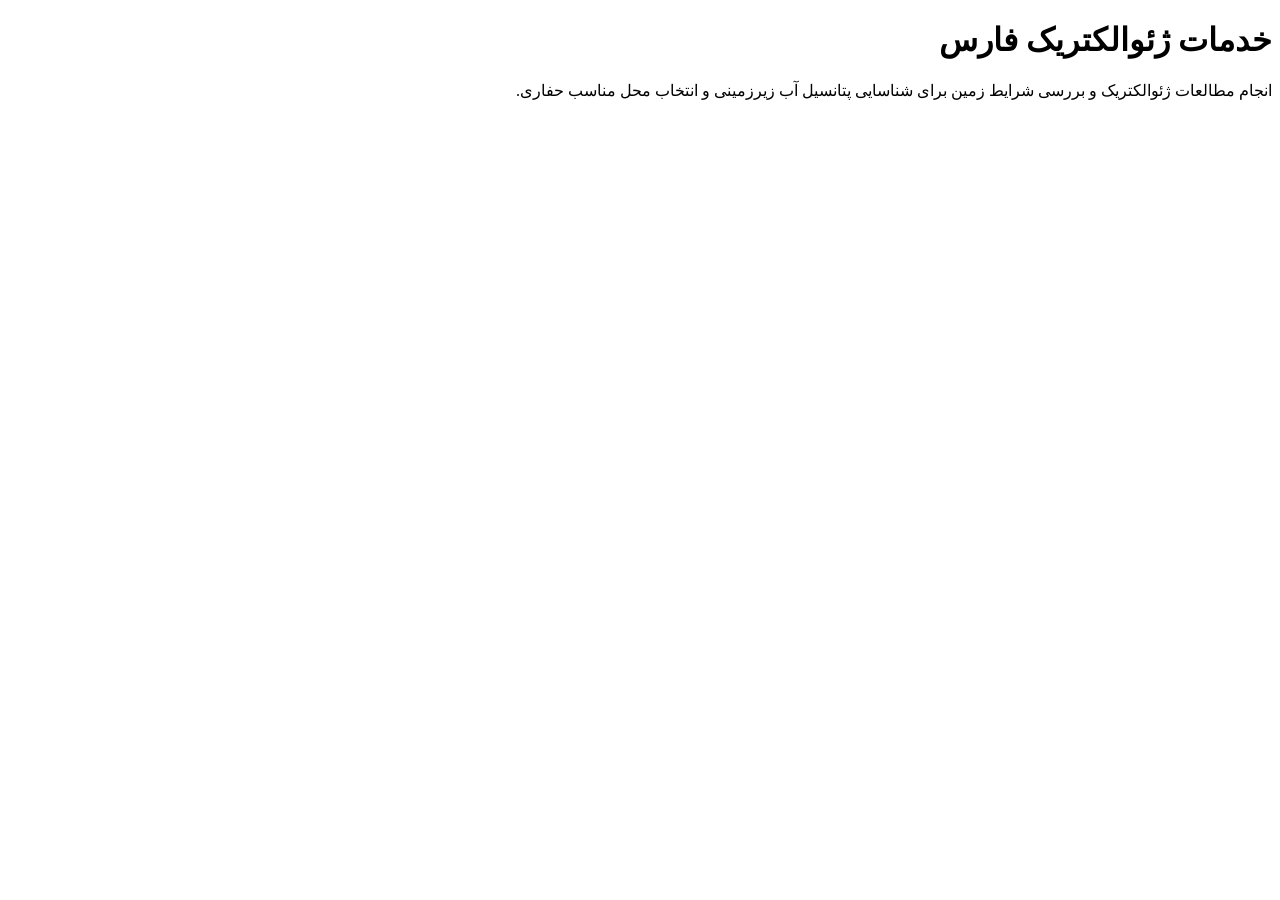
==== index.html @ 2ecabb68 "Create index.html" ====
<!doctype html>
<html lang="fa" dir="rtl">
<head>
    <meta charset="utf-8">
    <meta name="viewport" content="width=device-width, initial-scale=1">
    <title>خدمات ژئوالکتریک فارس</title>
    <meta
        name="description"
        content="خدمات مطالعات ژئوالکتریک، بررسی آب زیرزمینی و تعیین محل مناسب حفاری چاه">
</head>
<body>
    <main>
        <h1>خدمات ژئوالکتریک فارس</h1>
        <p>
            انجام مطالعات ژئوالکتریک و بررسی شرایط زمین برای شناسایی
            پتانسیل آب زیرزمینی و انتخاب محل مناسب حفاری.
        </p>
    </main>
</body>
</html>
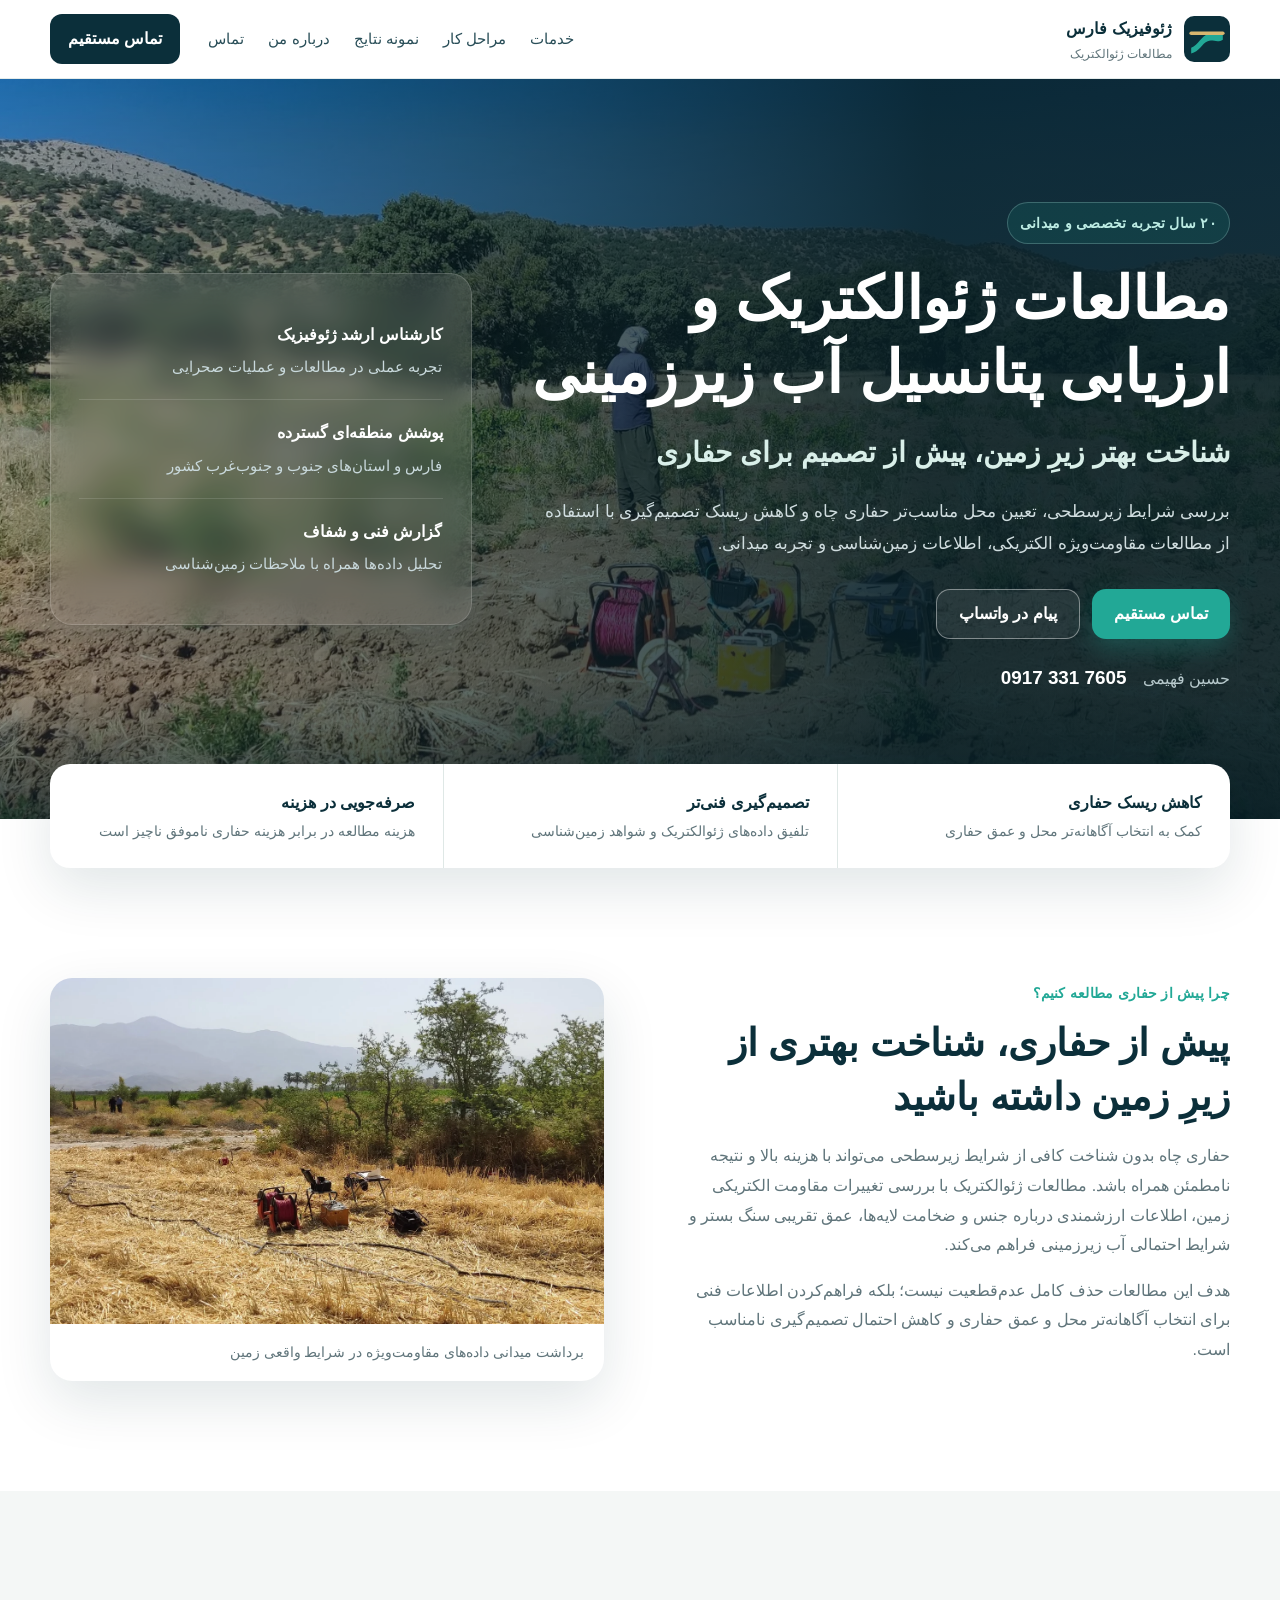
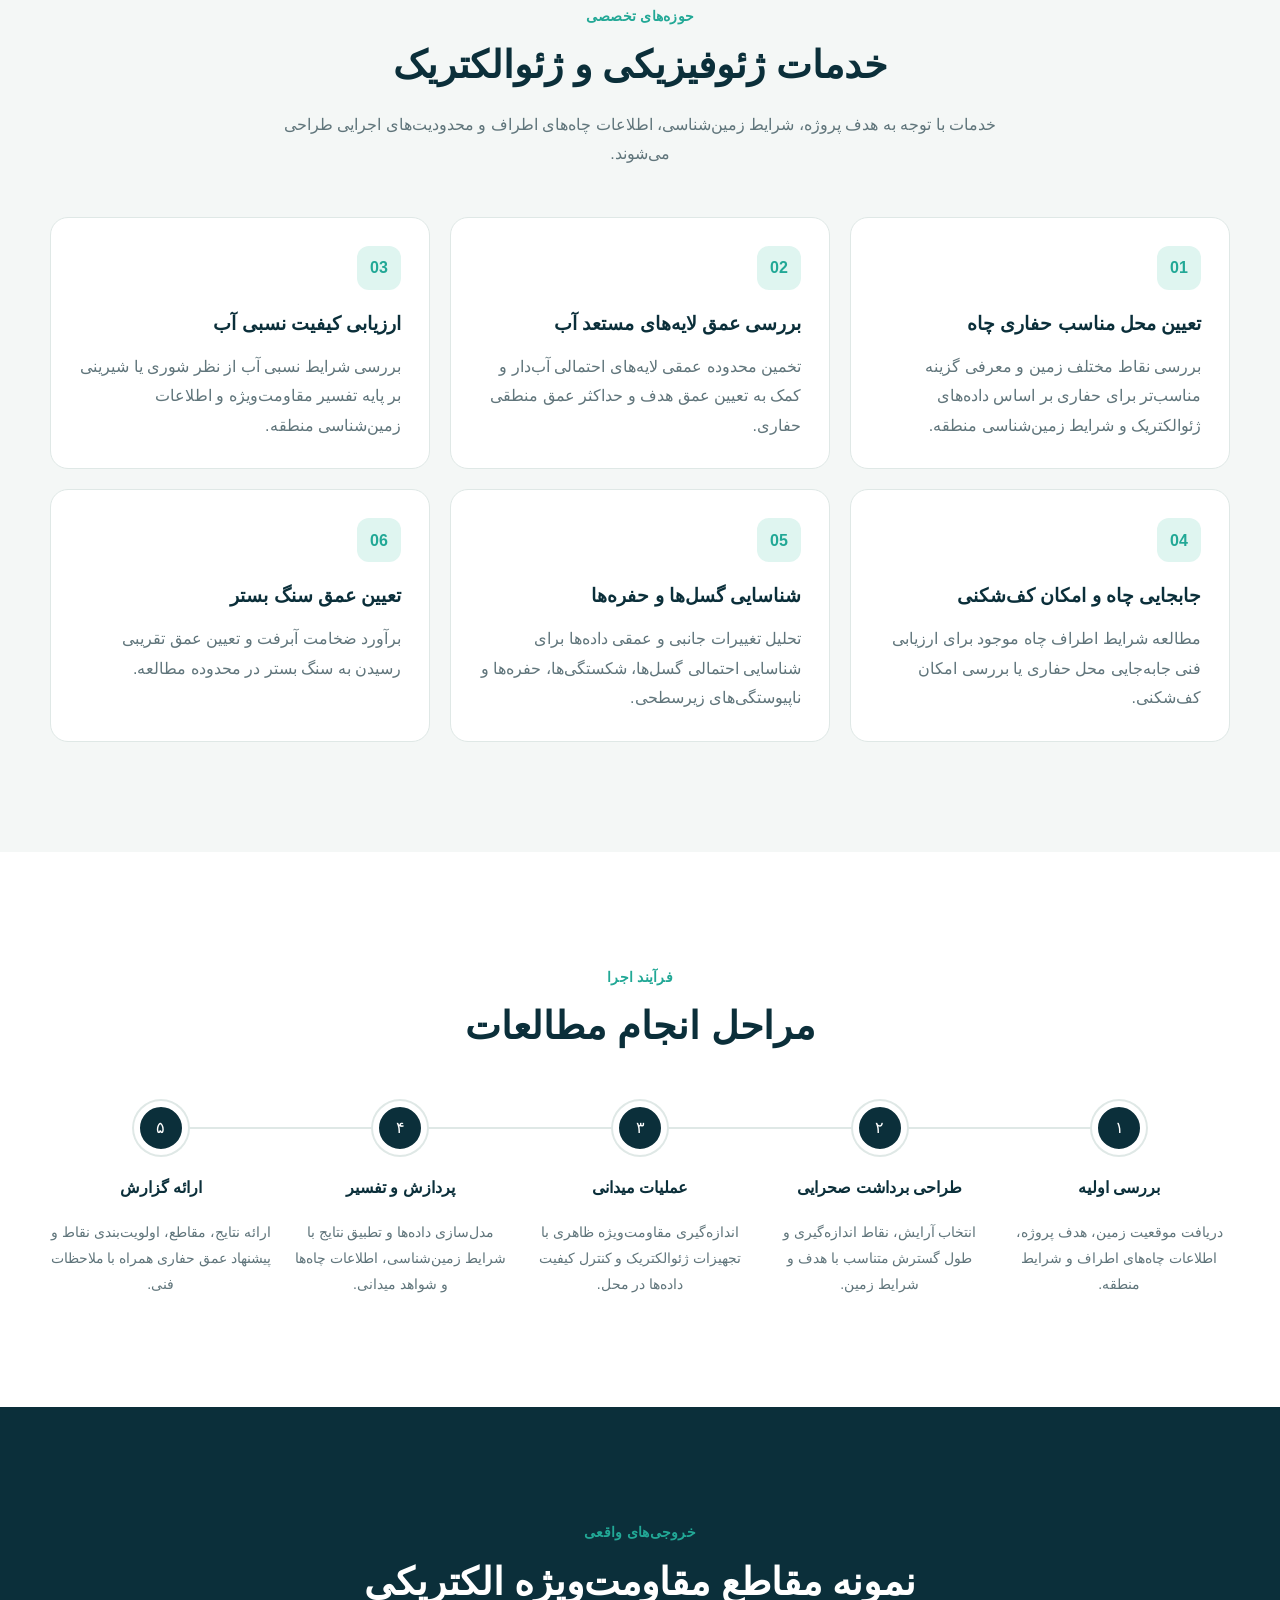
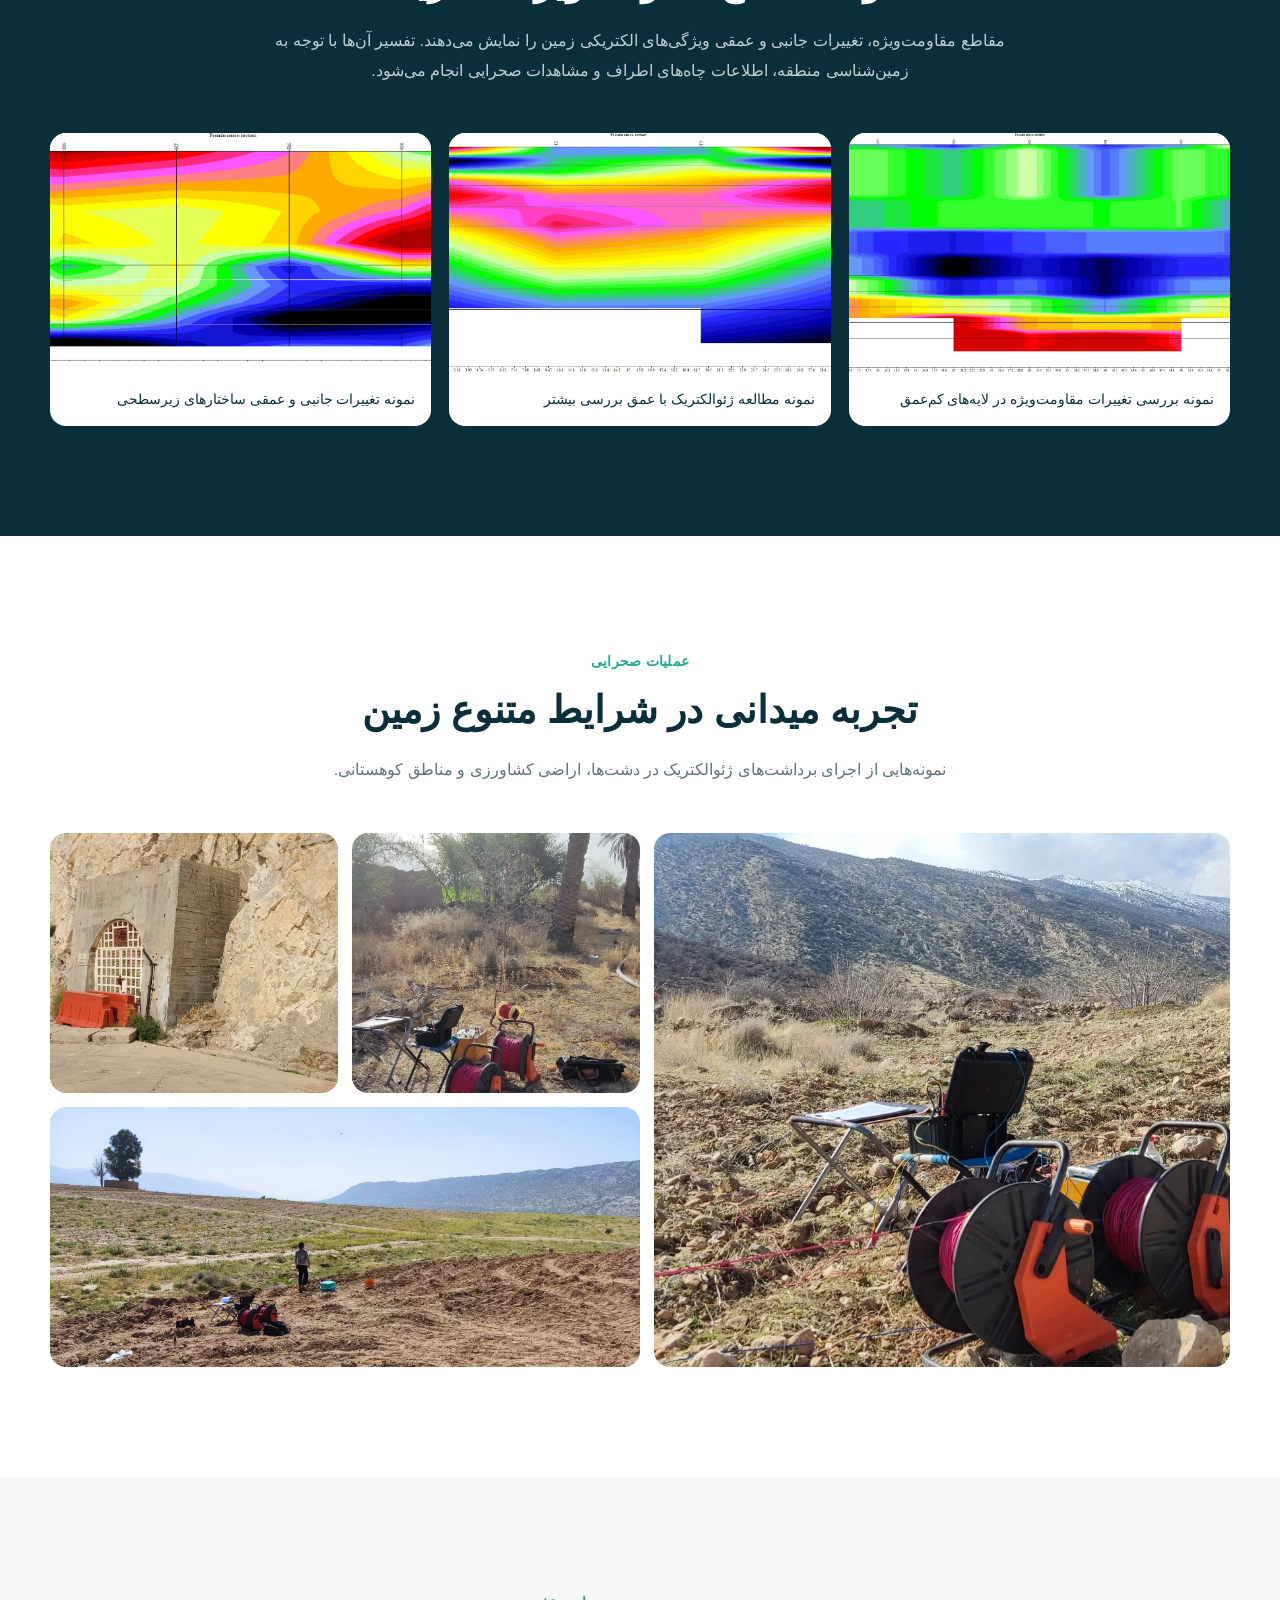
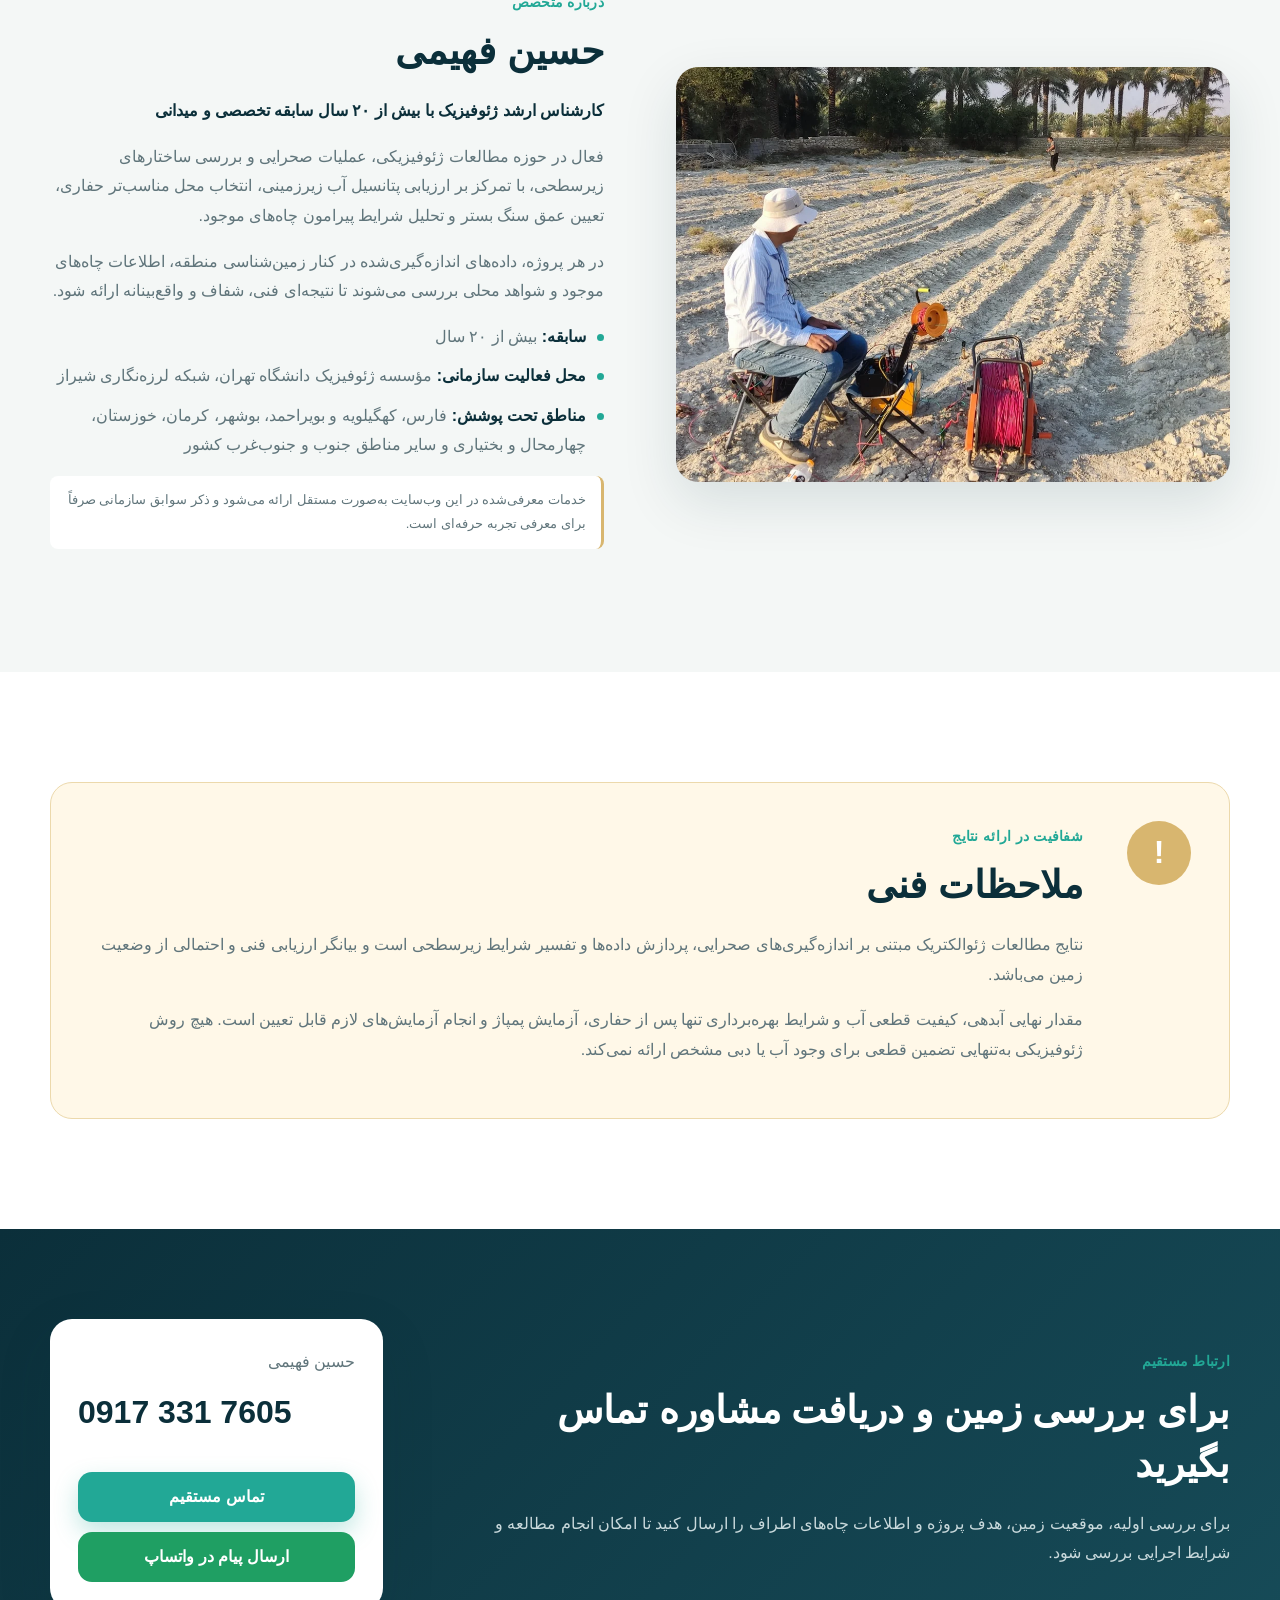
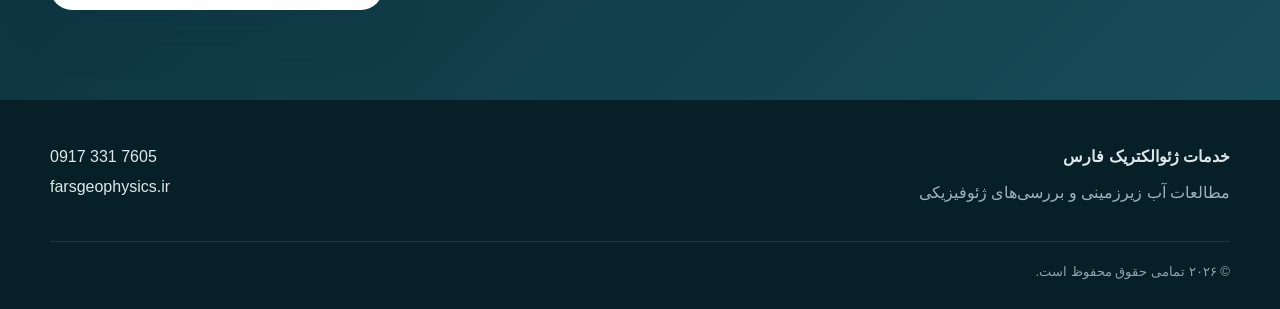
==== commit 5b51da45: "add fonts" ====
--- a/index.html
+++ b/index.html
@@ -1,20 +1,161 @@
 <!doctype html>
 <html lang="fa" dir="rtl">
 <head>
-    <meta charset="utf-8">
-    <meta name="viewport" content="width=device-width, initial-scale=1">
-    <title>خدمات ژئوالکتریک فارس</title>
-    <meta
-        name="description"
-        content="خدمات مطالعات ژئوالکتریک، بررسی آب زیرزمینی و تعیین محل مناسب حفاری چاه">
+  <meta charset="utf-8">
+  <meta name="viewport" content="width=device-width, initial-scale=1">
+  <title>خدمات ژئوالکتریک فارس | حسین فهیمی</title>
+  <meta name="description" content="مطالعات ژئوالکتریک، ارزیابی پتانسیل آب زیرزمینی، تعیین محل مناسب حفاری چاه، بررسی عمق سنگ بستر و تفسیر ساختارهای زیرسطحی در جنوب و جنوب‌غرب ایران.">
+  <meta name="theme-color" content="#0b2f3a">
+  <link rel="icon" href="favicon.svg" type="image/svg+xml">
+  <link rel="stylesheet" href="styles.css">
+  <meta property="og:title" content="خدمات ژئوالکتریک فارس">
+  <meta property="og:description" content="شناخت بهتر زیرِ زمین، پیش از تصمیم برای حفاری">
+  <meta property="og:type" content="website">
+  <meta property="og:url" content="https://farsgeophysics.ir">
+  <meta property="og:image" content="https://farsgeophysics.ir/assets/hero.webp">
 </head>
 <body>
-    <main>
-        <h1>خدمات ژئوالکتریک فارس</h1>
-        <p>
-            انجام مطالعات ژئوالکتریک و بررسی شرایط زمین برای شناسایی
-            پتانسیل آب زیرزمینی و انتخاب محل مناسب حفاری.
-        </p>
-    </main>
+  <a class="skip-link" href="#main">رفتن به محتوای اصلی</a>
+  <header class="site-header" id="top">
+    <div class="container nav-wrap">
+      <a class="brand" href="#top" aria-label="صفحه اصلی">
+        <span class="brand-mark" aria-hidden="true">
+          <svg viewBox="0 0 64 64"><rect width="64" height="64" rx="14"/><path class="wave" d="M10 44c10-3 14-17 24-19 8-2 13 4 20 0v8c-8 5-14-1-21 2-8 3-12 15-23 17z"/><path class="line" d="M10 24h44"/></svg>
+        </span>
+        <span><strong>ژئوفیزیک فارس</strong><small>مطالعات ژئوالکتریک</small></span>
+      </a>
+      <button class="menu-toggle" type="button" aria-expanded="false" aria-controls="main-nav"><span></span><span></span><span></span><b>منو</b></button>
+      <nav id="main-nav" class="main-nav" aria-label="منوی اصلی">
+        <a href="#services">خدمات</a><a href="#process">مراحل کار</a><a href="#results">نمونه نتایج</a><a href="#about">درباره من</a><a href="#contact">تماس</a>
+      </nav>
+      <a class="header-call" href="tel:+989173317605">تماس مستقیم</a>
+    </div>
+  </header>
+
+  <main id="main">
+    <section class="hero">
+      <div class="hero-bg" aria-hidden="true"></div>
+      <div class="container hero-inner">
+        <div class="hero-copy reveal">
+          <span class="eyebrow">۲۰ سال تجربه تخصصی و میدانی</span>
+          <h1>مطالعات ژئوالکتریک و ارزیابی پتانسیل آب زیرزمینی</h1>
+          <p class="hero-lead">شناخت بهتر زیرِ زمین، پیش از تصمیم برای حفاری</p>
+          <p class="hero-text">بررسی شرایط زیرسطحی، تعیین محل مناسب‌تر حفاری چاه و کاهش ریسک تصمیم‌گیری با استفاده از مطالعات مقاومت‌ویژه الکتریکی، اطلاعات زمین‌شناسی و تجربه میدانی.</p>
+          <div class="hero-actions">
+            <a class="btn btn-primary" href="tel:+989173317605">تماس مستقیم</a>
+            <a class="btn btn-secondary" href="https://wa.me/989173317605" target="_blank" rel="noopener">پیام در واتساپ</a>
+          </div>
+          <div class="hero-contact"><span>حسین فهیمی</span><a href="tel:+989173317605" dir="ltr">0917 331 7605</a></div>
+        </div>
+        <aside class="hero-card reveal" aria-label="خلاصه خدمات">
+          <div><strong>کارشناس ارشد ژئوفیزیک</strong><span>تجربه عملی در مطالعات و عملیات صحرایی</span></div>
+          <div><strong>پوشش منطقه‌ای گسترده</strong><span>فارس و استان‌های جنوب و جنوب‌غرب کشور</span></div>
+          <div><strong>گزارش فنی و شفاف</strong><span>تحلیل داده‌ها همراه با ملاحظات زمین‌شناسی</span></div>
+        </aside>
+      </div>
+    </section>
+
+    <section class="trust-strip" aria-label="مزیت‌ها">
+      <div class="container trust-grid">
+        <div><b>کاهش ریسک حفاری</b><span>کمک به انتخاب آگاهانه‌تر محل و عمق حفاری</span></div>
+        <div><b>تصمیم‌گیری فنی‌تر</b><span>تلفیق داده‌های ژئوالکتریک و شواهد زمین‌شناسی</span></div>
+        <div><b>صرفه‌جویی در هزینه</b><span>هزینه مطالعه در برابر هزینه حفاری ناموفق ناچیز است</span></div>
+      </div>
+    </section>
+
+    <section class="section intro-section">
+      <div class="container split">
+        <div class="section-copy reveal">
+          <span class="section-kicker">چرا پیش از حفاری مطالعه کنیم؟</span>
+          <h2>پیش از حفاری، شناخت بهتری از زیرِ زمین داشته باشید</h2>
+          <p>حفاری چاه بدون شناخت کافی از شرایط زیرسطحی می‌تواند با هزینه بالا و نتیجه نامطمئن همراه باشد. مطالعات ژئوالکتریک با بررسی تغییرات مقاومت الکتریکی زمین، اطلاعات ارزشمندی درباره جنس و ضخامت لایه‌ها، عمق تقریبی سنگ بستر و شرایط احتمالی آب زیرزمینی فراهم می‌کند.</p>
+          <p>هدف این مطالعات حذف کامل عدم‌قطعیت نیست؛ بلکه فراهم‌کردن اطلاعات فنی برای انتخاب آگاهانه‌تر محل و عمق حفاری و کاهش احتمال تصمیم‌گیری نامناسب است.</p>
+        </div>
+        <figure class="image-card reveal"><img src="assets/field-1.webp" alt="تجهیزات ژئوالکتریک و کابل‌های برداشت در محیط صحرایی" loading="lazy"><figcaption>برداشت میدانی داده‌های مقاومت‌ویژه در شرایط واقعی زمین</figcaption></figure>
+      </div>
+    </section>
+
+    <section class="section section-soft" id="services">
+      <div class="container">
+        <header class="section-head reveal"><span class="section-kicker">حوزه‌های تخصصی</span><h2>خدمات ژئوفیزیکی و ژئوالکتریک</h2><p>خدمات با توجه به هدف پروژه، شرایط زمین‌شناسی، اطلاعات چاه‌های اطراف و محدودیت‌های اجرایی طراحی می‌شوند.</p></header>
+        <div class="service-grid">
+          <article class="service-card reveal"><span>01</span><h3>تعیین محل مناسب حفاری چاه</h3><p>بررسی نقاط مختلف زمین و معرفی گزینه مناسب‌تر برای حفاری بر اساس داده‌های ژئوالکتریک و شرایط زمین‌شناسی منطقه.</p></article>
+          <article class="service-card reveal"><span>02</span><h3>بررسی عمق لایه‌های مستعد آب</h3><p>تخمین محدوده عمقی لایه‌های احتمالی آب‌دار و کمک به تعیین عمق هدف و حداکثر عمق منطقی حفاری.</p></article>
+          <article class="service-card reveal"><span>03</span><h3>ارزیابی کیفیت نسبی آب</h3><p>بررسی شرایط نسبی آب از نظر شوری یا شیرینی بر پایه تفسیر مقاومت‌ویژه و اطلاعات زمین‌شناسی منطقه.</p></article>
+          <article class="service-card reveal"><span>04</span><h3>جابجایی چاه و امکان کف‌شکنی</h3><p>مطالعه شرایط اطراف چاه موجود برای ارزیابی فنی جابه‌جایی محل حفاری یا بررسی امکان کف‌شکنی.</p></article>
+          <article class="service-card reveal"><span>05</span><h3>شناسایی گسل‌ها و حفره‌ها</h3><p>تحلیل تغییرات جانبی و عمقی داده‌ها برای شناسایی احتمالی گسل‌ها، شکستگی‌ها، حفره‌ها و ناپیوستگی‌های زیرسطحی.</p></article>
+          <article class="service-card reveal"><span>06</span><h3>تعیین عمق سنگ بستر</h3><p>برآورد ضخامت آبرفت و تعیین عمق تقریبی رسیدن به سنگ بستر در محدوده مطالعه.</p></article>
+        </div>
+      </div>
+    </section>
+
+    <section class="section" id="process">
+      <div class="container">
+        <header class="section-head reveal"><span class="section-kicker">فرآیند اجرا</span><h2>مراحل انجام مطالعات</h2></header>
+        <ol class="timeline">
+          <li class="reveal"><span>۱</span><div><h3>بررسی اولیه</h3><p>دریافت موقعیت زمین، هدف پروژه، اطلاعات چاه‌های اطراف و شرایط منطقه.</p></div></li>
+          <li class="reveal"><span>۲</span><div><h3>طراحی برداشت صحرایی</h3><p>انتخاب آرایش، نقاط اندازه‌گیری و طول گسترش متناسب با هدف و شرایط زمین.</p></div></li>
+          <li class="reveal"><span>۳</span><div><h3>عملیات میدانی</h3><p>اندازه‌گیری مقاومت‌ویژه ظاهری با تجهیزات ژئوالکتریک و کنترل کیفیت داده‌ها در محل.</p></div></li>
+          <li class="reveal"><span>۴</span><div><h3>پردازش و تفسیر</h3><p>مدل‌سازی داده‌ها و تطبیق نتایج با شرایط زمین‌شناسی، اطلاعات چاه‌ها و شواهد میدانی.</p></div></li>
+          <li class="reveal"><span>۵</span><div><h3>ارائه گزارش</h3><p>ارائه نتایج، مقاطع، اولویت‌بندی نقاط و پیشنهاد عمق حفاری همراه با ملاحظات فنی.</p></div></li>
+        </ol>
+      </div>
+    </section>
+
+    <section class="section section-dark" id="results">
+      <div class="container">
+        <header class="section-head light reveal"><span class="section-kicker">خروجی‌های واقعی</span><h2>نمونه مقاطع مقاومت‌ویژه الکتریکی</h2><p>مقاطع مقاومت‌ویژه، تغییرات جانبی و عمقی ویژگی‌های الکتریکی زمین را نمایش می‌دهند. تفسیر آن‌ها با توجه به زمین‌شناسی منطقه، اطلاعات چاه‌های اطراف و مشاهدات صحرایی انجام می‌شود.</p></header>
+        <div class="result-grid">
+          <button class="result-card reveal" data-lightbox="assets/result-1.webp" aria-label="نمایش بزرگ تصویر اول"><img src="assets/result-1.webp" alt="نمونه مقطع مقاومت ویژه در لایه‌های کم‌عمق" loading="lazy"><span>نمونه بررسی تغییرات مقاومت‌ویژه در لایه‌های کم‌عمق</span></button>
+          <button class="result-card reveal" data-lightbox="assets/result-2.webp" aria-label="نمایش بزرگ تصویر دوم"><img src="assets/result-2.webp" alt="نمونه مطالعه ژئوالکتریک با عمق بررسی بیشتر" loading="lazy"><span>نمونه مطالعه ژئوالکتریک با عمق بررسی بیشتر</span></button>
+          <button class="result-card reveal" data-lightbox="assets/result-3.webp" aria-label="نمایش بزرگ تصویر سوم"><img src="assets/result-3.webp" alt="نمونه تغییرات جانبی و عمقی ساختارهای زیرسطحی" loading="lazy"><span>نمونه تغییرات جانبی و عمقی ساختارهای زیرسطحی</span></button>
+        </div>
+      </div>
+    </section>
+
+    <section class="section gallery-section">
+      <div class="container">
+        <header class="section-head reveal"><span class="section-kicker">عملیات صحرایی</span><h2>تجربه میدانی در شرایط متنوع زمین</h2><p>نمونه‌هایی از اجرای برداشت‌های ژئوالکتریک در دشت‌ها، اراضی کشاورزی و مناطق کوهستانی.</p></header>
+        <div class="gallery-grid">
+          <button class="gallery-main reveal" data-lightbox="assets/field-3.webp"><img src="assets/field-3.webp" alt="تجهیزات ژئوالکتریک در منطقه کوهستانی" loading="lazy"></button>
+          <button class="reveal" data-lightbox="assets/field-2.webp"><img src="assets/field-2.webp" alt="عملیات ژئوالکتریک در نخلستان" loading="lazy"></button>
+          <button class="reveal" data-lightbox="assets/field-4.webp"><img src="assets/field-4.webp" alt="اجرای برداشت ژئوالکتریک در زمین کشاورزی" loading="lazy"></button>
+          <button class="reveal" data-lightbox="assets/field-5.webp"><img src="assets/field-5.webp" alt="تجهیزات و کابل‌های برداشت در دشت" loading="lazy"></button>
+        </div>
+      </div>
+    </section>
+
+    <section class="section section-soft" id="about">
+      <div class="container about-grid">
+        <figure class="portrait-card reveal"><img src="assets/about.webp" alt="حسین فهیمی در حال اجرای عملیات ژئوالکتریک" loading="lazy"></figure>
+        <div class="section-copy reveal">
+          <span class="section-kicker">درباره متخصص</span><h2>حسین فهیمی</h2><p class="about-title">کارشناس ارشد ژئوفیزیک با بیش از ۲۰ سال سابقه تخصصی و میدانی</p>
+          <p>فعال در حوزه مطالعات ژئوفیزیکی، عملیات صحرایی و بررسی ساختارهای زیرسطحی، با تمرکز بر ارزیابی پتانسیل آب زیرزمینی، انتخاب محل مناسب‌تر حفاری، تعیین عمق سنگ بستر و تحلیل شرایط پیرامون چاه‌های موجود.</p>
+          <p>در هر پروژه، داده‌های اندازه‌گیری‌شده در کنار زمین‌شناسی منطقه، اطلاعات چاه‌های موجود و شواهد محلی بررسی می‌شوند تا نتیجه‌ای فنی، شفاف و واقع‌بینانه ارائه شود.</p>
+          <ul class="facts"><li><strong>سابقه:</strong> بیش از ۲۰ سال</li><li><strong>محل فعالیت سازمانی:</strong> مؤسسه ژئوفیزیک دانشگاه تهران، شبکه لرزه‌نگاری شیراز</li><li><strong>مناطق تحت پوشش:</strong> فارس، کهگیلویه و بویراحمد، بوشهر، کرمان، خوزستان، چهارمحال و بختیاری و سایر مناطق جنوب و جنوب‌غرب کشور</li></ul>
+          <p class="disclaimer-inline">خدمات معرفی‌شده در این وب‌سایت به‌صورت مستقل ارائه می‌شود و ذکر سوابق سازمانی صرفاً برای معرفی تجربه حرفه‌ای است.</p>
+        </div>
+      </div>
+    </section>
+
+    <section class="section caution-section">
+      <div class="container caution-card reveal">
+        <div class="caution-icon">!</div>
+        <div><span class="section-kicker">شفافیت در ارائه نتایج</span><h2>ملاحظات فنی</h2><p>نتایج مطالعات ژئوالکتریک مبتنی بر اندازه‌گیری‌های صحرایی، پردازش داده‌ها و تفسیر شرایط زیرسطحی است و بیانگر ارزیابی فنی و احتمالی از وضعیت زمین می‌باشد.</p><p>مقدار نهایی آبدهی، کیفیت قطعی آب و شرایط بهره‌برداری تنها پس از حفاری، آزمایش پمپاژ و انجام آزمایش‌های لازم قابل تعیین است. هیچ روش ژئوفیزیکی به‌تنهایی تضمین قطعی برای وجود آب یا دبی مشخص ارائه نمی‌کند.</p></div>
+      </div>
+    </section>
+
+    <section class="contact-section" id="contact">
+      <div class="container contact-grid">
+        <div class="contact-copy reveal"><span class="section-kicker">ارتباط مستقیم</span><h2>برای بررسی زمین و دریافت مشاوره تماس بگیرید</h2><p>برای بررسی اولیه، موقعیت زمین، هدف پروژه و اطلاعات چاه‌های اطراف را ارسال کنید تا امکان انجام مطالعه و شرایط اجرایی بررسی شود.</p></div>
+        <div class="contact-card reveal"><span>حسین فهیمی</span><a class="phone-number" href="tel:+989173317605" dir="ltr">0917 331 7605</a><a class="btn btn-primary btn-block" href="tel:+989173317605">تماس مستقیم</a><a class="btn btn-whatsapp btn-block" href="https://wa.me/989173317605" target="_blank" rel="noopener">ارسال پیام در واتساپ</a></div>
+      </div>
+    </section>
+  </main>
+
+  <footer class="site-footer"><div class="container footer-grid"><div><strong>خدمات ژئوالکتریک فارس</strong><p>مطالعات آب زیرزمینی و بررسی‌های ژئوفیزیکی</p></div><div><a href="tel:+989173317605" dir="ltr">0917 331 7605</a><span>farsgeophysics.ir</span></div></div><div class="container copyright">© <span id="year"></span> تمامی حقوق محفوظ است.</div></footer>
+  <div class="mobile-actions" aria-label="راه‌های تماس سریع"><a href="tel:+989173317605">تماس مستقیم</a><a href="https://wa.me/989173317605" target="_blank" rel="noopener">واتساپ</a></div>
+  <dialog class="lightbox" id="lightbox"><button class="lightbox-close" type="button" aria-label="بستن">×</button><img src="" alt=""></dialog>
+  <script src="script.js"></script>
 </body>
 </html>
--- a/styles.css
+++ b/styles.css
@@ -0,0 +1,12 @@
+:root{--ink:#0b2f3a;--ink-2:#174653;--teal:#22a896;--teal-2:#dff5f0;--sand:#d8b66f;--paper:#fff;--soft:#f4f7f6;--muted:#60757b;--line:#dfe8e6;--shadow:0 20px 55px rgba(11,47,58,.12);--radius:22px;--container:min(1180px,calc(100% - 32px))}
+*{box-sizing:border-box}html{scroll-behavior:smooth}body{margin:0;font-family:Tahoma,Arial,sans-serif;color:var(--ink);background:var(--paper);line-height:1.85}img{max-width:100%;display:block}a{color:inherit;text-decoration:none}button{font:inherit}.container{width:var(--container);margin-inline:auto}.skip-link{position:fixed;right:16px;top:-100px;z-index:1000;background:#fff;padding:10px 16px;border-radius:10px}.skip-link:focus{top:16px}
+.site-header{position:sticky;top:0;z-index:50;background:rgba(255,255,255,.9);backdrop-filter:blur(16px);border-bottom:1px solid rgba(223,232,230,.8)}.nav-wrap{height:78px;display:flex;align-items:center;gap:28px}.brand{display:flex;align-items:center;gap:12px;margin-left:auto}.brand-mark{width:46px;height:46px}.brand-mark svg{width:100%;height:100%;fill:var(--ink)}.brand-mark .wave{fill:var(--teal)}.brand-mark .line{fill:none;stroke:var(--sand);stroke-width:5;stroke-linecap:round}.brand strong,.brand small{display:block}.brand strong{font-size:1.03rem}.brand small{color:var(--muted);font-size:.76rem}.main-nav{display:flex;gap:24px;align-items:center}.main-nav a{font-size:.94rem;color:#294e58}.main-nav a:hover{color:var(--teal)}.header-call{background:var(--ink);color:#fff;padding:10px 18px;border-radius:12px;font-weight:700}.menu-toggle{display:none;background:none;border:0;padding:8px}.menu-toggle span{display:block;width:24px;height:2px;background:var(--ink);margin:5px}.menu-toggle b{display:none}
+.hero{position:relative;min-height:740px;display:grid;align-items:center;overflow:hidden;background:var(--ink)}.hero-bg{position:absolute;inset:0;background:linear-gradient(90deg,rgba(6,29,36,.33),rgba(6,29,36,.9) 72%),url("assets/hero.webp") center/cover no-repeat;transform:scale(1.02)}.hero::after{content:"";position:absolute;inset:auto 0 0;height:140px;background:linear-gradient(transparent,rgba(6,29,36,.65))}.hero-inner{position:relative;z-index:2;display:grid;grid-template-columns:1.25fr .75fr;gap:56px;align-items:center;padding-block:110px}.hero-copy{color:#fff}.eyebrow,.section-kicker{display:inline-flex;align-items:center;gap:9px;color:var(--teal);font-weight:800;font-size:.88rem;letter-spacing:.02em}.eyebrow{color:#bdece4;background:rgba(34,168,150,.14);border:1px solid rgba(189,236,228,.25);padding:7px 12px;border-radius:999px}.hero h1{font-size:clamp(2.2rem,4.6vw,4.6rem);line-height:1.25;margin:18px 0}.hero-lead{font-size:clamp(1.25rem,2.2vw,2rem);font-weight:700;color:#d9efe9;margin:0 0 12px}.hero-text{font-size:1.06rem;max-width:760px;color:#d0dddf}.hero-actions{display:flex;flex-wrap:wrap;gap:12px;margin:30px 0 22px}.btn{display:inline-flex;justify-content:center;align-items:center;min-height:50px;padding:0 22px;border-radius:14px;font-weight:800;transition:.25s}.btn:hover{transform:translateY(-2px)}.btn-primary{background:var(--teal);color:#fff;box-shadow:0 10px 25px rgba(34,168,150,.28)}.btn-secondary{border:1px solid rgba(255,255,255,.42);color:#fff;background:rgba(255,255,255,.06)}.btn-whatsapp{background:#1f9f63;color:#fff}.btn-block{width:100%}.hero-contact{display:flex;gap:16px;align-items:center;color:#fff}.hero-contact span{color:#b7c9cc}.hero-contact a{font-size:1.18rem;font-weight:900}.hero-card{color:#fff;background:rgba(255,255,255,.09);border:1px solid rgba(255,255,255,.16);backdrop-filter:blur(15px);padding:28px;border-radius:var(--radius);box-shadow:var(--shadow)}.hero-card div{padding:18px 0;border-bottom:1px solid rgba(255,255,255,.13)}.hero-card div:last-child{border:0}.hero-card strong,.hero-card span{display:block}.hero-card span{color:#c9d9dc;font-size:.91rem;margin-top:5px}
+.trust-strip{position:relative;z-index:3;margin-top:-55px}.trust-grid{display:grid;grid-template-columns:repeat(3,1fr);background:#fff;border-radius:20px;box-shadow:var(--shadow);overflow:hidden}.trust-grid div{padding:24px 28px;border-left:1px solid var(--line)}.trust-grid div:last-child{border:0}.trust-grid b,.trust-grid span{display:block}.trust-grid span{color:var(--muted);font-size:.9rem}.section{padding:110px 0}.section-soft{background:var(--soft)}.split,.about-grid{display:grid;grid-template-columns:1fr 1fr;gap:72px;align-items:center}.section-copy h2,.section-head h2,.contact-copy h2,.caution-card h2{font-size:clamp(1.8rem,3vw,3rem);line-height:1.4;margin:8px 0 18px}.section-copy p,.section-head p,.contact-copy p,.caution-card p{color:var(--muted)}.section-head{max-width:760px;margin:0 auto 48px;text-align:center}.image-card,.portrait-card{margin:0;border-radius:var(--radius);overflow:hidden;box-shadow:var(--shadow);background:#fff}.image-card img{aspect-ratio:16/10;object-fit:cover}.image-card figcaption{padding:15px 20px;color:var(--muted);font-size:.88rem}
+.service-grid{display:grid;grid-template-columns:repeat(3,1fr);gap:20px}.service-card{background:#fff;border:1px solid var(--line);border-radius:18px;padding:28px;transition:.25s}.service-card:hover{transform:translateY(-6px);box-shadow:var(--shadow);border-color:transparent}.service-card>span{display:inline-flex;width:44px;height:44px;border-radius:12px;align-items:center;justify-content:center;background:var(--teal-2);color:var(--teal);font-weight:900}.service-card h3{margin:17px 0 10px}.service-card p{margin:0;color:var(--muted)}
+.timeline{list-style:none;margin:0;padding:0;display:grid;grid-template-columns:repeat(5,1fr);gap:18px;position:relative}.timeline::before{content:"";position:absolute;right:8%;left:8%;top:26px;height:2px;background:var(--line)}.timeline li{position:relative;text-align:center}.timeline li>span{position:relative;z-index:2;display:grid;place-items:center;width:54px;height:54px;margin:0 auto 18px;background:var(--ink);color:#fff;border:6px solid #fff;border-radius:50%;box-shadow:0 0 0 2px var(--line)}.timeline h3{font-size:1rem}.timeline p{font-size:.88rem;color:var(--muted);margin:0}.section-dark{background:var(--ink);color:#fff}.section-head.light p{color:#bfd0d3}.result-grid{display:grid;grid-template-columns:repeat(3,1fr);gap:18px}.result-card,.gallery-grid button{border:0;padding:0;background:#fff;border-radius:16px;overflow:hidden;cursor:zoom-in;text-align:right}.result-card img{aspect-ratio:16/10;object-fit:cover}.result-card span{display:block;padding:14px 16px;color:var(--ink);font-size:.88rem}
+.gallery-grid{display:grid;grid-template-columns:2fr 1fr 1fr;grid-template-rows:260px 260px;gap:14px}.gallery-grid button img{width:100%;height:100%;object-fit:cover;transition:.4s}.gallery-grid button:hover img{transform:scale(1.04)}.gallery-main{grid-row:1/3}.gallery-grid button:last-child{grid-column:2/4}.portrait-card img{width:100%;aspect-ratio:4/3;object-fit:cover}.about-title{font-weight:800;color:var(--ink)!important}.facts{padding:0;list-style:none}.facts li{margin:10px 0;padding-right:18px;position:relative;color:var(--muted)}.facts li::before{content:"";position:absolute;right:0;top:.75em;width:7px;height:7px;background:var(--teal);border-radius:50%}.facts strong{color:var(--ink)}.disclaimer-inline{font-size:.82rem;padding:12px 15px;background:#fff;border-right:3px solid var(--sand);border-radius:8px}.caution-card{display:grid;grid-template-columns:80px 1fr;gap:28px;padding:38px;background:#fff8e8;border:1px solid #ecd9ac;border-radius:var(--radius)}.caution-icon{width:64px;height:64px;display:grid;place-items:center;border-radius:50%;background:var(--sand);color:#fff;font-size:2rem;font-weight:900}
+.contact-section{padding:90px 0;background:linear-gradient(135deg,#0b2f3a,#174c59);color:#fff}.contact-grid{display:grid;grid-template-columns:1.4fr .6fr;gap:70px;align-items:center}.contact-copy p{color:#c9d9dc}.contact-card{background:#fff;color:var(--ink);border-radius:var(--radius);padding:28px;box-shadow:var(--shadow)}.contact-card>span{display:block;color:var(--muted)}.phone-number{display:block;font-size:2rem;font-weight:900;margin:6px 0 20px}.contact-card .btn{margin-top:10px}.site-footer{background:#071f27;color:#dce8ea;padding:42px 0 24px}.footer-grid{display:flex;justify-content:space-between;gap:30px}.footer-grid p{color:#9fb4b8;margin:6px 0}.footer-grid div:last-child{text-align:left}.footer-grid div:last-child a,.footer-grid div:last-child span{display:block}.copyright{margin-top:28px;padding-top:18px;border-top:1px solid rgba(255,255,255,.1);color:#8ea6aa;font-size:.82rem}.mobile-actions{display:none}.lightbox{border:0;padding:16px;background:rgba(3,17,21,.94);width:min(96vw,1500px);height:min(92vh,1000px);border-radius:18px}.lightbox::backdrop{background:rgba(0,0,0,.78)}.lightbox img{width:100%;height:100%;object-fit:contain}.lightbox-close{position:absolute;left:18px;top:12px;border:0;background:#fff;color:#111;width:40px;height:40px;border-radius:50%;font-size:1.7rem;cursor:pointer}.reveal{opacity:0;transform:translateY(22px);transition:opacity .7s ease,transform .7s ease}.reveal.visible{opacity:1;transform:none}
+@media(max-width:980px){.main-nav{position:absolute;top:78px;right:16px;left:16px;background:#fff;box-shadow:var(--shadow);border-radius:16px;padding:14px;display:none;flex-direction:column;align-items:stretch}.main-nav.open{display:flex}.main-nav a{padding:10px}.menu-toggle{display:block}.header-call{display:none}.hero{min-height:auto}.hero-inner{grid-template-columns:1fr;padding-block:90px 130px}.hero-card{display:none}.trust-grid{grid-template-columns:1fr}.trust-grid div{border-left:0;border-bottom:1px solid var(--line)}.split,.about-grid,.contact-grid{grid-template-columns:1fr}.service-grid{grid-template-columns:repeat(2,1fr)}.timeline{grid-template-columns:1fr 1fr}.timeline::before{display:none}.result-grid{grid-template-columns:1fr}}
+@media(max-width:650px){:root{--container:min(100% - 24px,1180px)}body{padding-bottom:64px}.brand small{display:none}.nav-wrap{height:68px}.main-nav{top:68px}.hero-bg{background:linear-gradient(180deg,rgba(6,29,36,.35),rgba(6,29,36,.95) 70%),url("assets/hero.webp") center/cover no-repeat}.hero-inner{padding-block:85px 100px}.hero h1{font-size:2.25rem}.hero-actions{display:grid}.btn{width:100%}.hero-contact{justify-content:space-between}.trust-strip{margin-top:-35px}.trust-grid div{padding:18px}.section{padding:78px 0}.split,.about-grid{gap:34px}.service-grid{grid-template-columns:1fr}.timeline{grid-template-columns:1fr}.timeline li{display:grid;grid-template-columns:58px 1fr;text-align:right;gap:14px}.timeline li>span{margin:0}.gallery-grid{grid-template-columns:1fr 1fr;grid-template-rows:220px 150px 150px}.gallery-main{grid-column:1/3;grid-row:auto}.gallery-grid button:last-child{grid-column:auto}.caution-card{grid-template-columns:1fr;padding:26px}.footer-grid{display:grid}.footer-grid div:last-child{text-align:right}.mobile-actions{display:grid;grid-template-columns:1fr 1fr;position:fixed;z-index:80;right:0;left:0;bottom:0;background:#fff;box-shadow:0 -8px 24px rgba(0,0,0,.12)}.mobile-actions a{padding:15px;text-align:center;font-weight:900}.mobile-actions a:first-child{background:var(--teal);color:#fff}.mobile-actions a:last-child{background:#1f9f63;color:#fff}}
+@media(prefers-reduced-motion:reduce){html{scroll-behavior:auto}.reveal{opacity:1;transform:none;transition:none}}
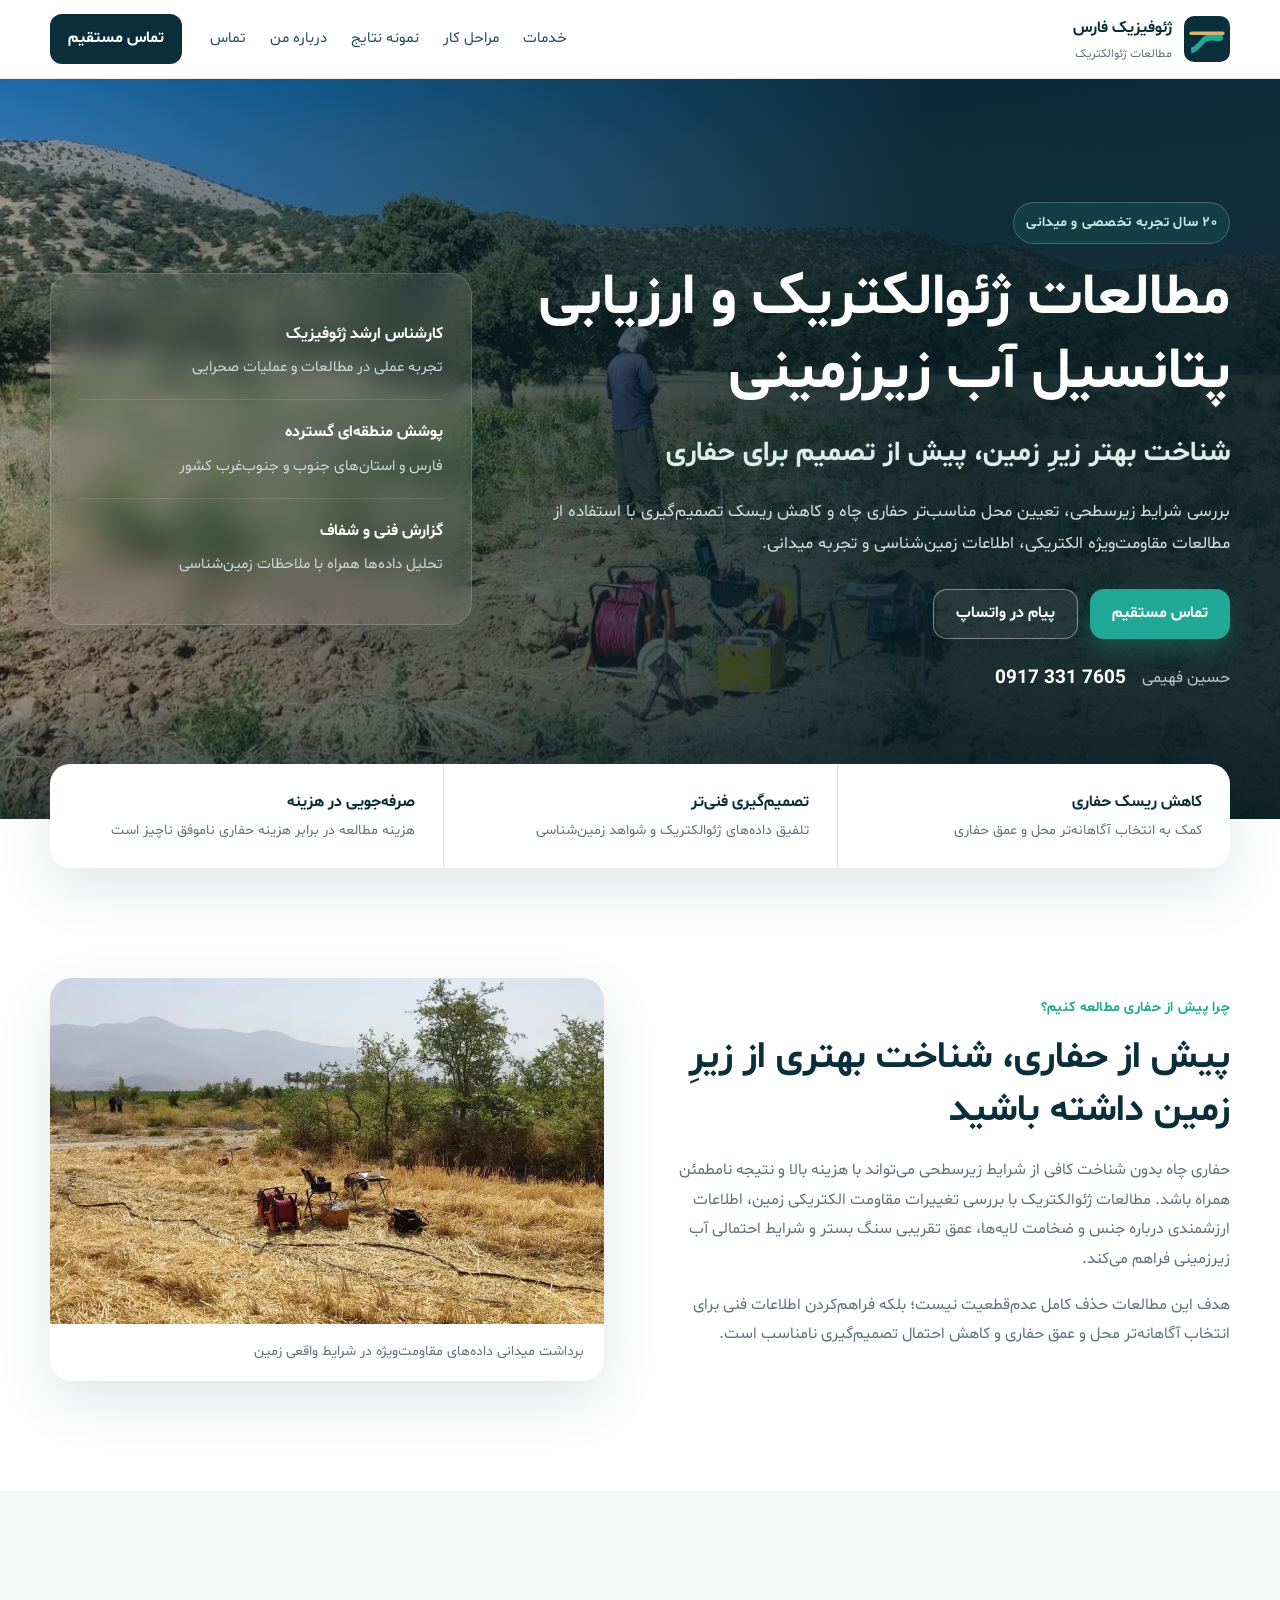
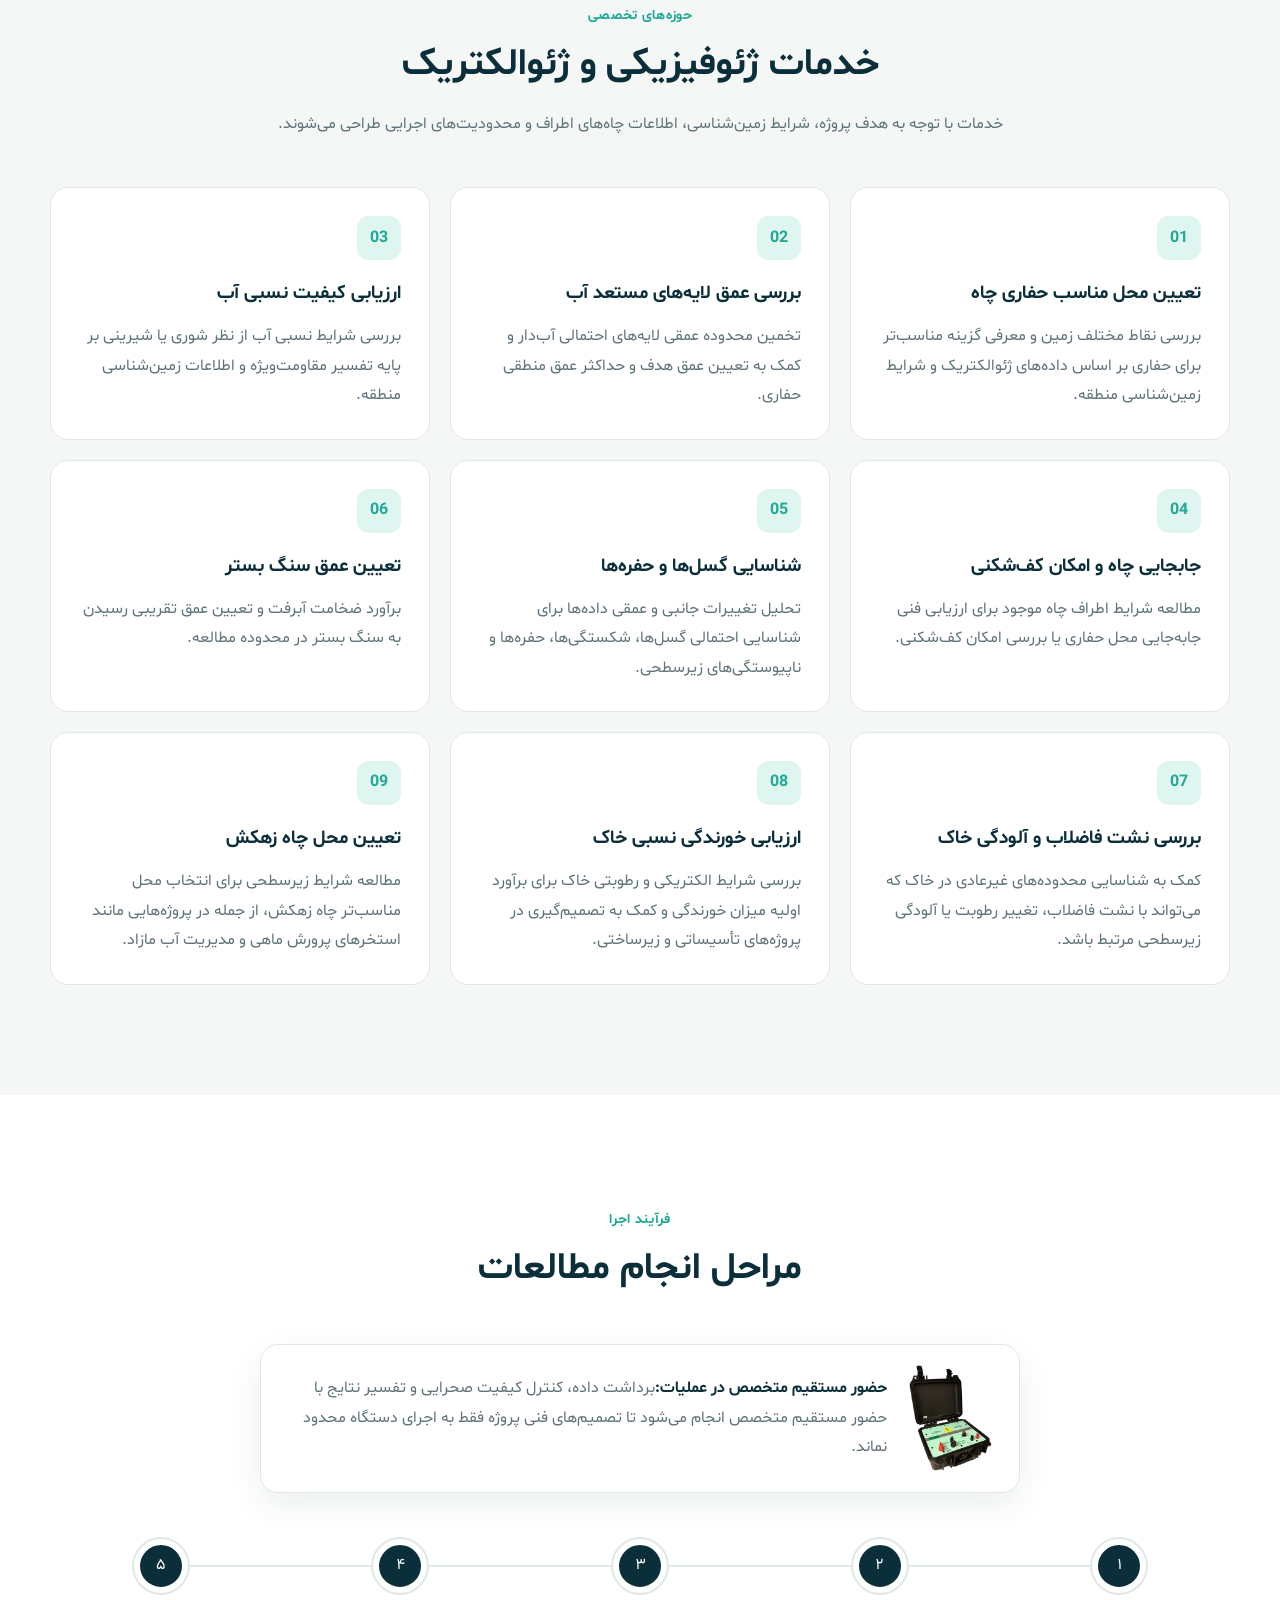
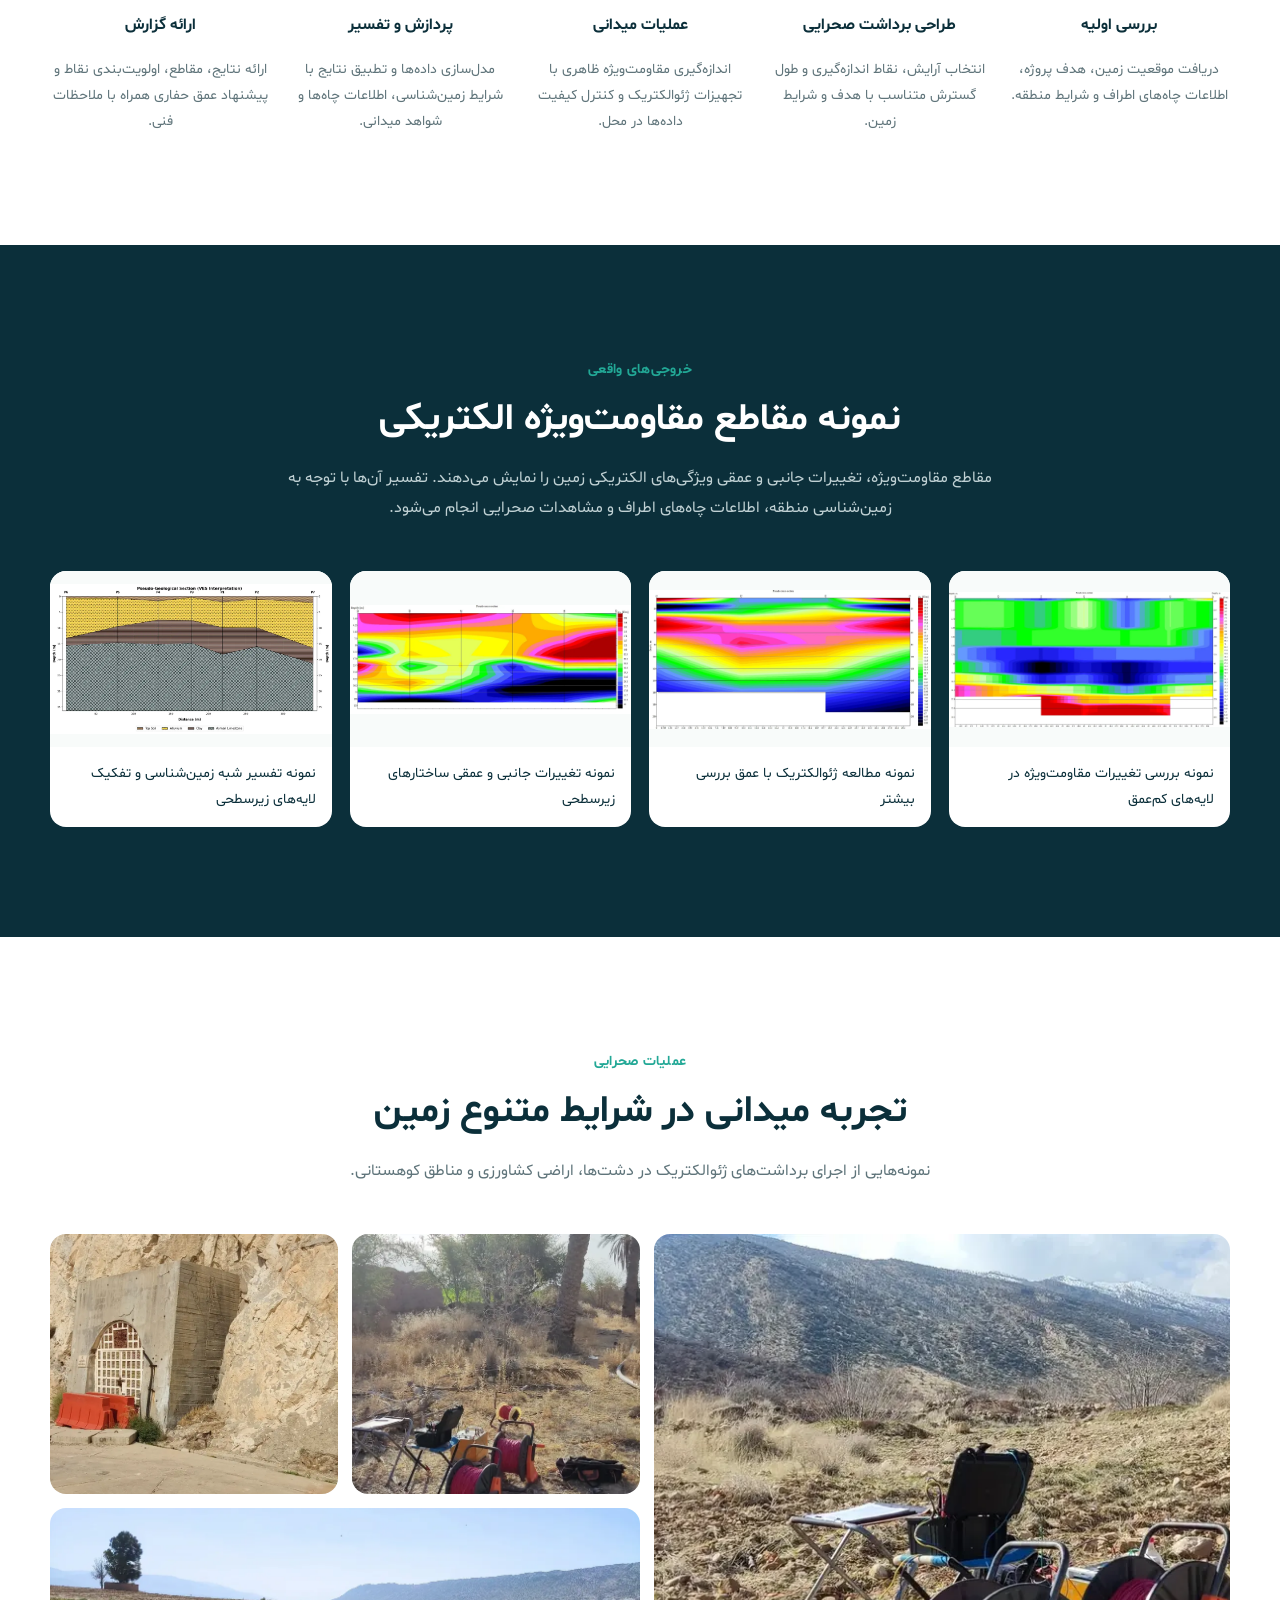
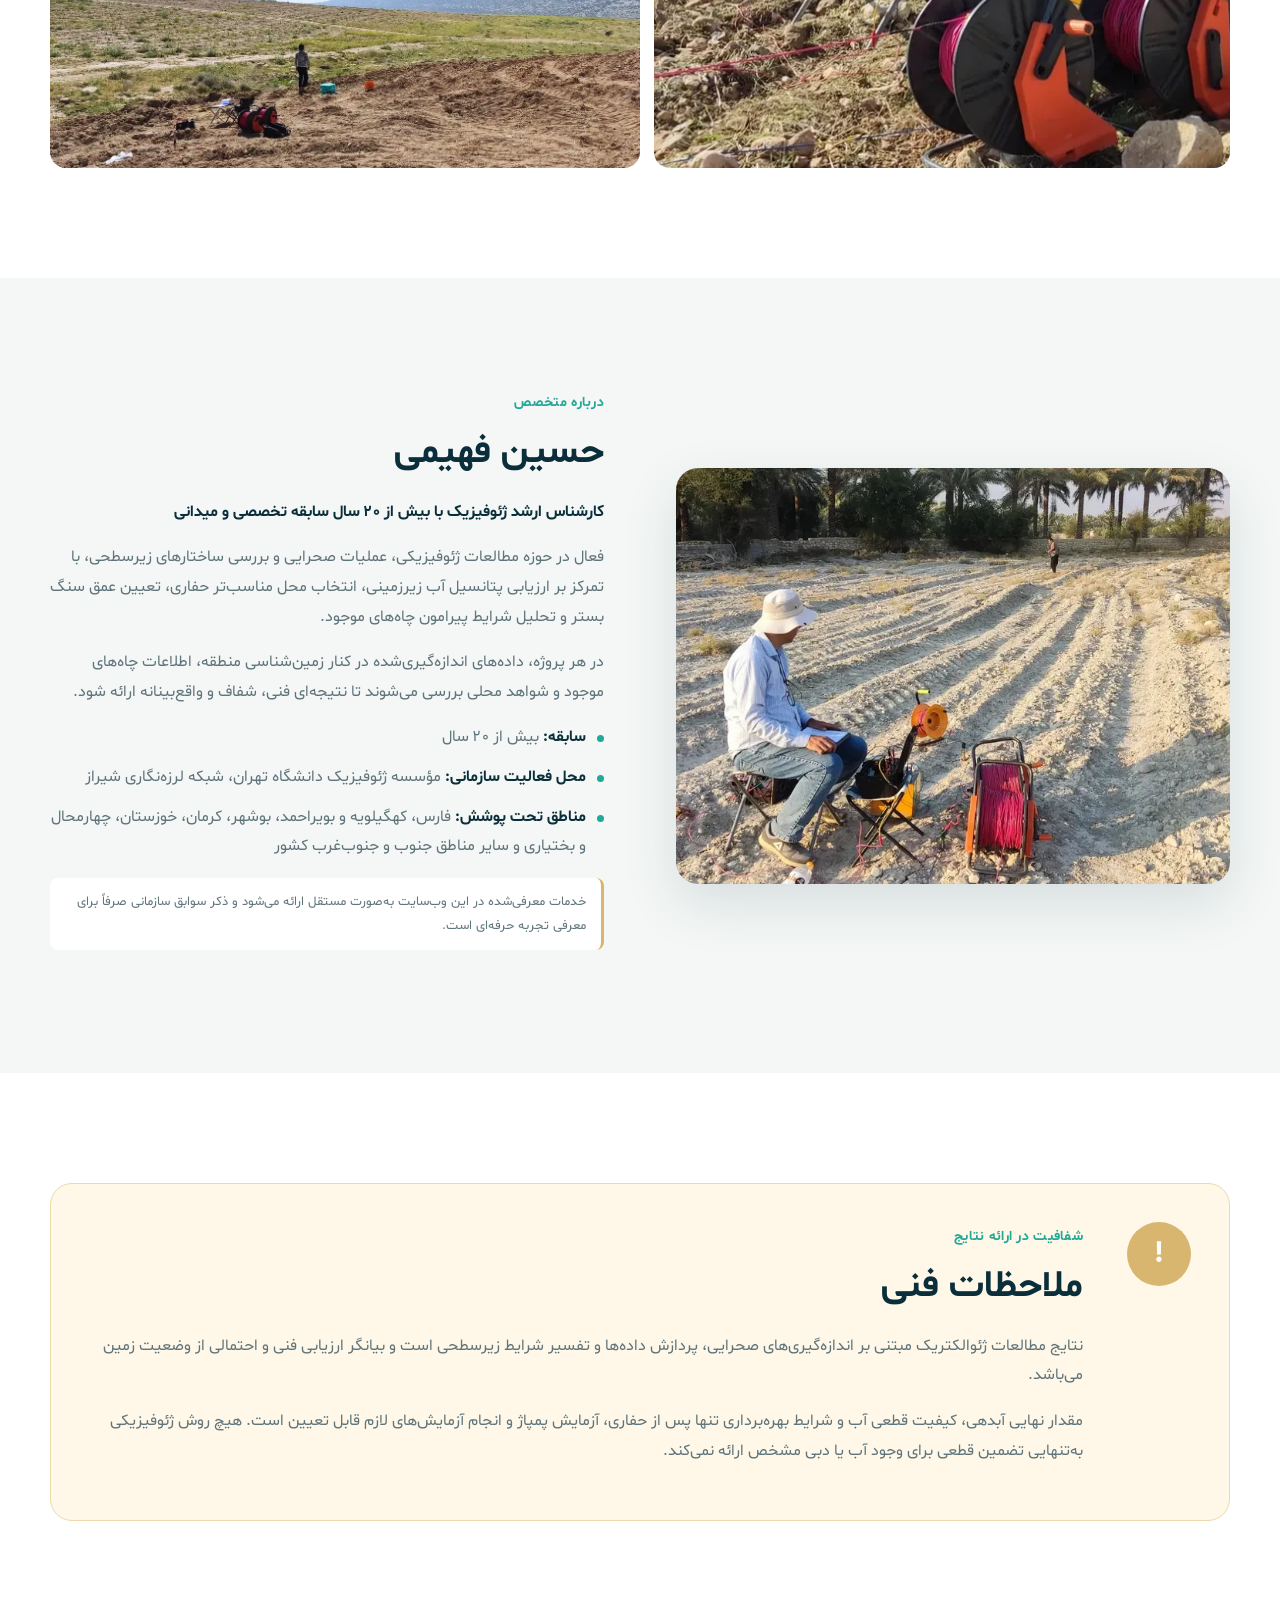
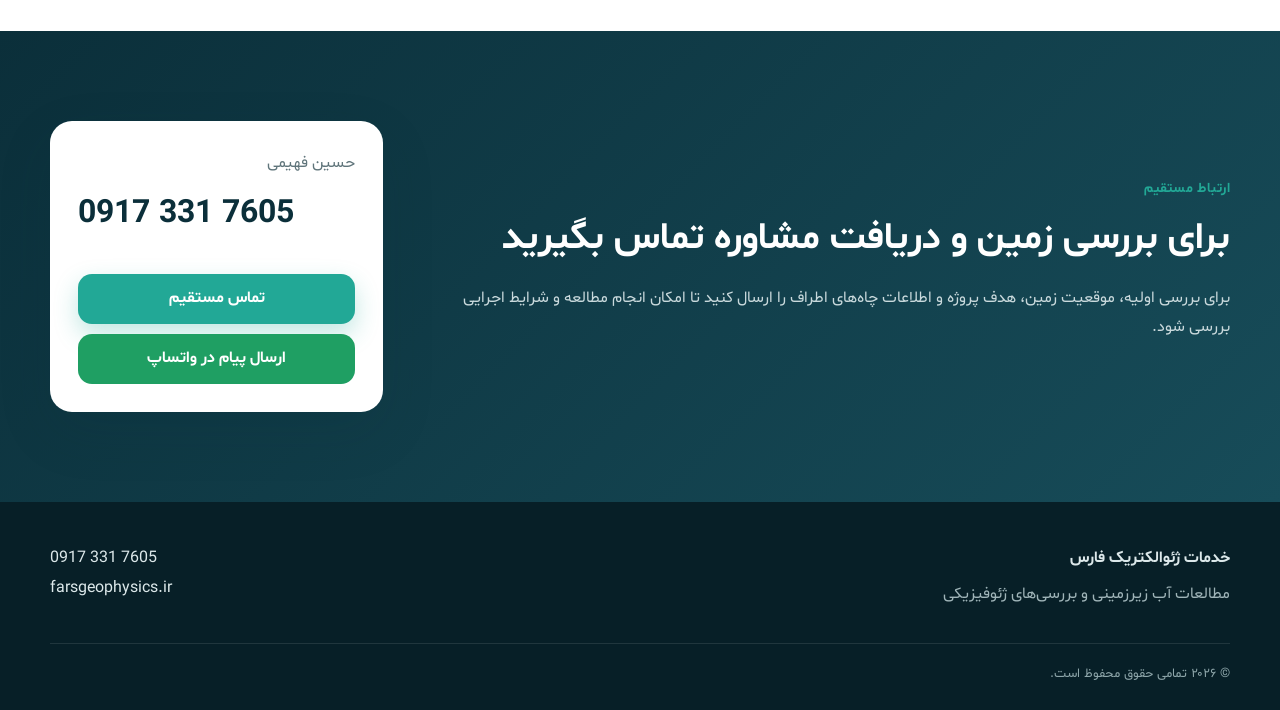
==== commit 29fb71ca: "Change in some words" ====
--- a/index.html
+++ b/index.html
@@ -85,6 +85,9 @@
           <article class="service-card reveal"><span>04</span><h3>جابجایی چاه و امکان کف‌شکنی</h3><p>مطالعه شرایط اطراف چاه موجود برای ارزیابی فنی جابه‌جایی محل حفاری یا بررسی امکان کف‌شکنی.</p></article>
           <article class="service-card reveal"><span>05</span><h3>شناسایی گسل‌ها و حفره‌ها</h3><p>تحلیل تغییرات جانبی و عمقی داده‌ها برای شناسایی احتمالی گسل‌ها، شکستگی‌ها، حفره‌ها و ناپیوستگی‌های زیرسطحی.</p></article>
           <article class="service-card reveal"><span>06</span><h3>تعیین عمق سنگ بستر</h3><p>برآورد ضخامت آبرفت و تعیین عمق تقریبی رسیدن به سنگ بستر در محدوده مطالعه.</p></article>
+          <article class="service-card reveal"><span>07</span><h3>بررسی نشت فاضلاب و آلودگی خاک</h3><p>کمک به شناسایی محدوده‌های غیرعادی در خاک که می‌تواند با نشت فاضلاب، تغییر رطوبت یا آلودگی زیرسطحی مرتبط باشد.</p></article>
+          <article class="service-card reveal"><span>08</span><h3>ارزیابی خورندگی نسبی خاک</h3><p>بررسی شرایط الکتریکی و رطوبتی خاک برای برآورد اولیه میزان خورندگی و کمک به تصمیم‌گیری در پروژه‌های تأسیساتی و زیرساختی.</p></article>
+          <article class="service-card reveal"><span>09</span><h3>تعیین محل چاه زهکش</h3><p>مطالعه شرایط زیرسطحی برای انتخاب محل مناسب‌تر چاه زهکش، از جمله در پروژه‌هایی مانند استخرهای پرورش ماهی و مدیریت آب مازاد.</p></article>
         </div>
       </div>
     </section>
@@ -92,6 +95,10 @@
     <section class="section" id="process">
       <div class="container">
         <header class="section-head reveal"><span class="section-kicker">فرآیند اجرا</span><h2>مراحل انجام مطالعات</h2></header>
+        <div class="field-presence reveal">
+          <img class="device-thumb" src="assets/device.webp" alt="دستگاه برداشت ژئوالکتریک" loading="lazy">
+          <p><strong>حضور مستقیم متخصص در عملیات:</strong>برداشت داده، کنترل کیفیت صحرایی و تفسیر نتایج با حضور مستقیم متخصص انجام می‌شود تا تصمیم‌های فنی پروژه فقط به اجرای دستگاه محدود نماند.</p>
+        </div>
         <ol class="timeline">
           <li class="reveal"><span>۱</span><div><h3>بررسی اولیه</h3><p>دریافت موقعیت زمین، هدف پروژه، اطلاعات چاه‌های اطراف و شرایط منطقه.</p></div></li>
           <li class="reveal"><span>۲</span><div><h3>طراحی برداشت صحرایی</h3><p>انتخاب آرایش، نقاط اندازه‌گیری و طول گسترش متناسب با هدف و شرایط زمین.</p></div></li>
@@ -109,6 +116,7 @@
           <button class="result-card reveal" data-lightbox="assets/result-1.webp" aria-label="نمایش بزرگ تصویر اول"><img src="assets/result-1.webp" alt="نمونه مقطع مقاومت ویژه در لایه‌های کم‌عمق" loading="lazy"><span>نمونه بررسی تغییرات مقاومت‌ویژه در لایه‌های کم‌عمق</span></button>
           <button class="result-card reveal" data-lightbox="assets/result-2.webp" aria-label="نمایش بزرگ تصویر دوم"><img src="assets/result-2.webp" alt="نمونه مطالعه ژئوالکتریک با عمق بررسی بیشتر" loading="lazy"><span>نمونه مطالعه ژئوالکتریک با عمق بررسی بیشتر</span></button>
           <button class="result-card reveal" data-lightbox="assets/result-3.webp" aria-label="نمایش بزرگ تصویر سوم"><img src="assets/result-3.webp" alt="نمونه تغییرات جانبی و عمقی ساختارهای زیرسطحی" loading="lazy"><span>نمونه تغییرات جانبی و عمقی ساختارهای زیرسطحی</span></button>
+          <button class="result-card reveal" data-lightbox="assets/section-ves.webp" aria-label="نمایش بزرگ نمونه تفسیر لایه‌بندی"><img src="assets/section-ves.webp" alt="نمونه تفسیر شبه زمین‌شناسی از داده‌های ژئوالکتریک" loading="lazy"><span>نمونه تفسیر شبه زمین‌شناسی و تفکیک لایه‌های زیرسطحی</span></button>
         </div>
       </div>
     </section>
--- a/styles.css
+++ b/styles.css
@@ -1,12 +1,14 @@
-:root{--ink:#0b2f3a;--ink-2:#174653;--teal:#22a896;--teal-2:#dff5f0;--sand:#d8b66f;--paper:#fff;--soft:#f4f7f6;--muted:#60757b;--line:#dfe8e6;--shadow:0 20px 55px rgba(11,47,58,.12);--radius:22px;--container:min(1180px,calc(100% - 32px))}
-*{box-sizing:border-box}html{scroll-behavior:smooth}body{margin:0;font-family:Tahoma,Arial,sans-serif;color:var(--ink);background:var(--paper);line-height:1.85}img{max-width:100%;display:block}a{color:inherit;text-decoration:none}button{font:inherit}.container{width:var(--container);margin-inline:auto}.skip-link{position:fixed;right:16px;top:-100px;z-index:1000;background:#fff;padding:10px 16px;border-radius:10px}.skip-link:focus{top:16px}
-.site-header{position:sticky;top:0;z-index:50;background:rgba(255,255,255,.9);backdrop-filter:blur(16px);border-bottom:1px solid rgba(223,232,230,.8)}.nav-wrap{height:78px;display:flex;align-items:center;gap:28px}.brand{display:flex;align-items:center;gap:12px;margin-left:auto}.brand-mark{width:46px;height:46px}.brand-mark svg{width:100%;height:100%;fill:var(--ink)}.brand-mark .wave{fill:var(--teal)}.brand-mark .line{fill:none;stroke:var(--sand);stroke-width:5;stroke-linecap:round}.brand strong,.brand small{display:block}.brand strong{font-size:1.03rem}.brand small{color:var(--muted);font-size:.76rem}.main-nav{display:flex;gap:24px;align-items:center}.main-nav a{font-size:.94rem;color:#294e58}.main-nav a:hover{color:var(--teal)}.header-call{background:var(--ink);color:#fff;padding:10px 18px;border-radius:12px;font-weight:700}.menu-toggle{display:none;background:none;border:0;padding:8px}.menu-toggle span{display:block;width:24px;height:2px;background:var(--ink);margin:5px}.menu-toggle b{display:none}
-.hero{position:relative;min-height:740px;display:grid;align-items:center;overflow:hidden;background:var(--ink)}.hero-bg{position:absolute;inset:0;background:linear-gradient(90deg,rgba(6,29,36,.33),rgba(6,29,36,.9) 72%),url("assets/hero.webp") center/cover no-repeat;transform:scale(1.02)}.hero::after{content:"";position:absolute;inset:auto 0 0;height:140px;background:linear-gradient(transparent,rgba(6,29,36,.65))}.hero-inner{position:relative;z-index:2;display:grid;grid-template-columns:1.25fr .75fr;gap:56px;align-items:center;padding-block:110px}.hero-copy{color:#fff}.eyebrow,.section-kicker{display:inline-flex;align-items:center;gap:9px;color:var(--teal);font-weight:800;font-size:.88rem;letter-spacing:.02em}.eyebrow{color:#bdece4;background:rgba(34,168,150,.14);border:1px solid rgba(189,236,228,.25);padding:7px 12px;border-radius:999px}.hero h1{font-size:clamp(2.2rem,4.6vw,4.6rem);line-height:1.25;margin:18px 0}.hero-lead{font-size:clamp(1.25rem,2.2vw,2rem);font-weight:700;color:#d9efe9;margin:0 0 12px}.hero-text{font-size:1.06rem;max-width:760px;color:#d0dddf}.hero-actions{display:flex;flex-wrap:wrap;gap:12px;margin:30px 0 22px}.btn{display:inline-flex;justify-content:center;align-items:center;min-height:50px;padding:0 22px;border-radius:14px;font-weight:800;transition:.25s}.btn:hover{transform:translateY(-2px)}.btn-primary{background:var(--teal);color:#fff;box-shadow:0 10px 25px rgba(34,168,150,.28)}.btn-secondary{border:1px solid rgba(255,255,255,.42);color:#fff;background:rgba(255,255,255,.06)}.btn-whatsapp{background:#1f9f63;color:#fff}.btn-block{width:100%}.hero-contact{display:flex;gap:16px;align-items:center;color:#fff}.hero-contact span{color:#b7c9cc}.hero-contact a{font-size:1.18rem;font-weight:900}.hero-card{color:#fff;background:rgba(255,255,255,.09);border:1px solid rgba(255,255,255,.16);backdrop-filter:blur(15px);padding:28px;border-radius:var(--radius);box-shadow:var(--shadow)}.hero-card div{padding:18px 0;border-bottom:1px solid rgba(255,255,255,.13)}.hero-card div:last-child{border:0}.hero-card strong,.hero-card span{display:block}.hero-card span{color:#c9d9dc;font-size:.91rem;margin-top:5px}
-.trust-strip{position:relative;z-index:3;margin-top:-55px}.trust-grid{display:grid;grid-template-columns:repeat(3,1fr);background:#fff;border-radius:20px;box-shadow:var(--shadow);overflow:hidden}.trust-grid div{padding:24px 28px;border-left:1px solid var(--line)}.trust-grid div:last-child{border:0}.trust-grid b,.trust-grid span{display:block}.trust-grid span{color:var(--muted);font-size:.9rem}.section{padding:110px 0}.section-soft{background:var(--soft)}.split,.about-grid{display:grid;grid-template-columns:1fr 1fr;gap:72px;align-items:center}.section-copy h2,.section-head h2,.contact-copy h2,.caution-card h2{font-size:clamp(1.8rem,3vw,3rem);line-height:1.4;margin:8px 0 18px}.section-copy p,.section-head p,.contact-copy p,.caution-card p{color:var(--muted)}.section-head{max-width:760px;margin:0 auto 48px;text-align:center}.image-card,.portrait-card{margin:0;border-radius:var(--radius);overflow:hidden;box-shadow:var(--shadow);background:#fff}.image-card img{aspect-ratio:16/10;object-fit:cover}.image-card figcaption{padding:15px 20px;color:var(--muted);font-size:.88rem}
-.service-grid{display:grid;grid-template-columns:repeat(3,1fr);gap:20px}.service-card{background:#fff;border:1px solid var(--line);border-radius:18px;padding:28px;transition:.25s}.service-card:hover{transform:translateY(-6px);box-shadow:var(--shadow);border-color:transparent}.service-card>span{display:inline-flex;width:44px;height:44px;border-radius:12px;align-items:center;justify-content:center;background:var(--teal-2);color:var(--teal);font-weight:900}.service-card h3{margin:17px 0 10px}.service-card p{margin:0;color:var(--muted)}
-.timeline{list-style:none;margin:0;padding:0;display:grid;grid-template-columns:repeat(5,1fr);gap:18px;position:relative}.timeline::before{content:"";position:absolute;right:8%;left:8%;top:26px;height:2px;background:var(--line)}.timeline li{position:relative;text-align:center}.timeline li>span{position:relative;z-index:2;display:grid;place-items:center;width:54px;height:54px;margin:0 auto 18px;background:var(--ink);color:#fff;border:6px solid #fff;border-radius:50%;box-shadow:0 0 0 2px var(--line)}.timeline h3{font-size:1rem}.timeline p{font-size:.88rem;color:var(--muted);margin:0}.section-dark{background:var(--ink);color:#fff}.section-head.light p{color:#bfd0d3}.result-grid{display:grid;grid-template-columns:repeat(3,1fr);gap:18px}.result-card,.gallery-grid button{border:0;padding:0;background:#fff;border-radius:16px;overflow:hidden;cursor:zoom-in;text-align:right}.result-card img{aspect-ratio:16/10;object-fit:cover}.result-card span{display:block;padding:14px 16px;color:var(--ink);font-size:.88rem}
-.gallery-grid{display:grid;grid-template-columns:2fr 1fr 1fr;grid-template-rows:260px 260px;gap:14px}.gallery-grid button img{width:100%;height:100%;object-fit:cover;transition:.4s}.gallery-grid button:hover img{transform:scale(1.04)}.gallery-main{grid-row:1/3}.gallery-grid button:last-child{grid-column:2/4}.portrait-card img{width:100%;aspect-ratio:4/3;object-fit:cover}.about-title{font-weight:800;color:var(--ink)!important}.facts{padding:0;list-style:none}.facts li{margin:10px 0;padding-right:18px;position:relative;color:var(--muted)}.facts li::before{content:"";position:absolute;right:0;top:.75em;width:7px;height:7px;background:var(--teal);border-radius:50%}.facts strong{color:var(--ink)}.disclaimer-inline{font-size:.82rem;padding:12px 15px;background:#fff;border-right:3px solid var(--sand);border-radius:8px}.caution-card{display:grid;grid-template-columns:80px 1fr;gap:28px;padding:38px;background:#fff8e8;border:1px solid #ecd9ac;border-radius:var(--radius)}.caution-icon{width:64px;height:64px;display:grid;place-items:center;border-radius:50%;background:var(--sand);color:#fff;font-size:2rem;font-weight:900}
+@font-face{font-family:"Shabnam";src:url("assets/fonts/Shabnam/Shabnam.woff2") format("woff2");font-weight:400;font-style:normal;font-display:swap}
+@font-face{font-family:"Shabnam";src:url("assets/fonts/Shabnam/Shabnam-Bold.woff2") format("woff2");font-weight:700;font-style:normal;font-display:swap}
+:root{--ink:#0b2f3a;--ink-2:#174653;--teal:#22a896;--teal-2:#dff5f0;--sand:#d8b66f;--paper:#fff;--soft:#f4f7f6;--muted:#60757b;--line:#dfe8e6;--shadow:0 20px 55px rgba(11,47,58,.12);--radius:22px;--container:min(1180px,calc(100% - 32px));--font-body:"Shabnam",Tahoma,Arial,sans-serif;--font-display:"Shabnam",Tahoma,Arial,sans-serif}
+*{box-sizing:border-box}html{scroll-behavior:smooth}body{margin:0;font-family:var(--font-body);color:var(--ink);background:var(--paper);line-height:1.85}img{max-width:100%;display:block}a{color:inherit;text-decoration:none}button{font:inherit}.container{width:var(--container);margin-inline:auto}.skip-link{position:fixed;right:16px;top:-100px;z-index:1000;background:#fff;padding:10px 16px;border-radius:10px}.skip-link:focus{top:16px}
+.site-header{position:sticky;top:0;z-index:50;background:rgba(255,255,255,.9);backdrop-filter:blur(16px);border-bottom:1px solid rgba(223,232,230,.8)}.nav-wrap{height:78px;display:flex;align-items:center;gap:28px}.brand{display:flex;align-items:center;gap:12px;margin-left:auto}.brand-mark{width:46px;height:46px}.brand-mark svg{width:100%;height:100%;fill:var(--ink)}.brand-mark .wave{fill:var(--teal)}.brand-mark .line{fill:none;stroke:var(--sand);stroke-width:5;stroke-linecap:round}.brand strong,.brand small{display:block}.brand strong{font-family:var(--font-display);font-size:1.03rem}.brand small{color:var(--muted);font-size:.76rem}.main-nav{display:flex;gap:24px;align-items:center}.main-nav a{font-family:var(--font-display);font-size:.94rem;color:#294e58}.main-nav a:hover{color:var(--teal)}.header-call{background:var(--ink);color:#fff;padding:10px 18px;border-radius:12px;font-family:var(--font-display);font-weight:700}.menu-toggle{display:none;background:none;border:0;padding:8px}.menu-toggle span{display:block;width:24px;height:2px;background:var(--ink);margin:5px}.menu-toggle b{display:none}
+.hero{position:relative;min-height:740px;display:grid;align-items:center;overflow:hidden;background:var(--ink)}.hero-bg{position:absolute;inset:0;background:linear-gradient(90deg,rgba(6,29,36,.33),rgba(6,29,36,.9) 72%),url("assets/hero.webp") center/cover no-repeat;transform:scale(1.02)}.hero::after{content:"";position:absolute;inset:auto 0 0;height:140px;background:linear-gradient(transparent,rgba(6,29,36,.65))}.hero-inner{position:relative;z-index:2;display:grid;grid-template-columns:1.25fr .75fr;gap:56px;align-items:center;padding-block:110px}.hero-copy{color:#fff}.eyebrow,.section-kicker{display:inline-flex;align-items:center;gap:9px;color:var(--teal);font-family:var(--font-display);font-weight:800;font-size:.88rem;letter-spacing:.02em}.eyebrow{color:#bdece4;background:rgba(34,168,150,.14);border:1px solid rgba(189,236,228,.25);padding:7px 12px;border-radius:999px}.hero h1{font-family:var(--font-display);font-size:clamp(2.2rem,4.6vw,4.6rem);line-height:1.25;margin:18px 0}.hero-lead{font-family:var(--font-display);font-size:clamp(1.25rem,2.2vw,2rem);font-weight:700;color:#d9efe9;margin:0 0 12px}.hero-text{font-size:1.06rem;max-width:760px;color:#d0dddf}.hero-actions{display:flex;flex-wrap:wrap;gap:12px;margin:30px 0 22px}.btn{display:inline-flex;justify-content:center;align-items:center;min-height:50px;padding:0 22px;border-radius:14px;font-family:var(--font-display);font-weight:800;transition:.25s}.btn:hover{transform:translateY(-2px)}.btn-primary{background:var(--teal);color:#fff;box-shadow:0 10px 25px rgba(34,168,150,.28)}.btn-secondary{border:1px solid rgba(255,255,255,.42);color:#fff;background:rgba(255,255,255,.06)}.btn-whatsapp{background:#1f9f63;color:#fff}.btn-block{width:100%}.hero-contact{display:flex;gap:16px;align-items:center;color:#fff}.hero-contact span{color:#b7c9cc}.hero-contact a{font-size:1.18rem;font-weight:900}.hero-card{color:#fff;background:rgba(255,255,255,.09);border:1px solid rgba(255,255,255,.16);backdrop-filter:blur(15px);padding:28px;border-radius:var(--radius);box-shadow:var(--shadow)}.hero-card div{padding:18px 0;border-bottom:1px solid rgba(255,255,255,.13)}.hero-card div:last-child{border:0}.hero-card strong,.hero-card span{display:block}.hero-card strong{font-family:var(--font-display)}.hero-card span{color:#c9d9dc;font-size:.91rem;margin-top:5px}
+.trust-strip{position:relative;z-index:3;margin-top:-55px}.trust-grid{display:grid;grid-template-columns:repeat(3,1fr);background:#fff;border-radius:20px;box-shadow:var(--shadow);overflow:hidden}.trust-grid div{padding:24px 28px;border-left:1px solid var(--line)}.trust-grid div:last-child{border:0}.trust-grid b,.trust-grid span{display:block}.trust-grid b{font-family:var(--font-display)}.trust-grid span{color:var(--muted);font-size:.9rem}.section{padding:110px 0}.section-soft{background:var(--soft)}.split,.about-grid{display:grid;grid-template-columns:1fr 1fr;gap:72px;align-items:center}.section-copy h2,.section-head h2,.contact-copy h2,.caution-card h2{font-family:var(--font-display);font-size:clamp(1.8rem,3vw,3rem);line-height:1.4;margin:8px 0 18px}.section-copy p,.section-head p,.contact-copy p,.caution-card p{color:var(--muted)}.section-head{max-width:760px;margin:0 auto 48px;text-align:center}.image-card,.portrait-card{margin:0;border-radius:var(--radius);overflow:hidden;box-shadow:var(--shadow);background:#fff}.image-card img{aspect-ratio:16/10;object-fit:cover}.image-card figcaption{padding:15px 20px;color:var(--muted);font-size:.88rem}
+.service-grid{display:grid;grid-template-columns:repeat(3,1fr);gap:20px}.service-card{background:#fff;border:1px solid var(--line);border-radius:18px;padding:28px;transition:.25s}.service-card:hover{transform:translateY(-6px);box-shadow:var(--shadow);border-color:transparent}.service-card>span{display:inline-flex;width:44px;height:44px;border-radius:12px;align-items:center;justify-content:center;background:var(--teal-2);color:var(--teal);font-weight:900}.service-card h3{font-family:var(--font-display);margin:17px 0 10px}.service-card p{margin:0;color:var(--muted)}
+.field-presence{display:flex;align-items:center;gap:22px;max-width:760px;margin:0 auto 46px;padding:20px 24px;background:#fff;border:1px solid var(--line);border-radius:18px;box-shadow:0 12px 32px rgba(11,47,58,.08)}.field-presence p{margin:0;color:var(--muted)}.field-presence strong{color:var(--ink)}.device-thumb{width:86px;max-height:108px;object-fit:contain;flex:0 0 auto}.timeline{list-style:none;margin:0;padding:0;display:grid;grid-template-columns:repeat(5,1fr);gap:18px;position:relative}.timeline::before{content:"";position:absolute;right:8%;left:8%;top:26px;height:2px;background:var(--line)}.timeline li{position:relative;text-align:center}.timeline li>span{position:relative;z-index:2;display:grid;place-items:center;width:54px;height:54px;margin:0 auto 18px;background:var(--ink);color:#fff;border:6px solid #fff;border-radius:50%;box-shadow:0 0 0 2px var(--line)}.timeline h3{font-family:var(--font-display);font-size:1rem}.timeline p{font-size:.88rem;color:var(--muted);margin:0}.section-dark{background:var(--ink);color:#fff}.section-head.light p{color:#bfd0d3}.result-grid{display:grid;grid-template-columns:repeat(auto-fit,minmax(240px,1fr));gap:18px}.result-card,.gallery-grid button{border:0;padding:0;background:#fff;border-radius:16px;overflow:hidden;cursor:zoom-in;text-align:right}.result-card img{width:100%;aspect-ratio:16/10;object-fit:contain;background:#f8fbfa}.result-card span{display:block;padding:14px 16px;color:var(--ink);font-size:.88rem}
+.gallery-grid{display:grid;grid-template-columns:2fr 1fr 1fr;grid-template-rows:260px 260px;gap:14px}.gallery-grid button img{width:100%;height:100%;object-fit:cover;transition:.4s}.gallery-grid button:hover img{transform:scale(1.04)}.gallery-main{grid-row:1/3}.gallery-grid button:last-child{grid-column:2/4}.portrait-card img{width:100%;aspect-ratio:4/3;object-fit:cover}.about-title{font-family:var(--font-display);font-weight:800;color:var(--ink)!important}.facts{padding:0;list-style:none}.facts li{margin:10px 0;padding-right:18px;position:relative;color:var(--muted)}.facts li::before{content:"";position:absolute;right:0;top:.75em;width:7px;height:7px;background:var(--teal);border-radius:50%}.facts strong{color:var(--ink)}.disclaimer-inline{font-size:.82rem;padding:12px 15px;background:#fff;border-right:3px solid var(--sand);border-radius:8px}.caution-card{display:grid;grid-template-columns:80px 1fr;gap:28px;padding:38px;background:#fff8e8;border:1px solid #ecd9ac;border-radius:var(--radius)}.caution-icon{width:64px;height:64px;display:grid;place-items:center;border-radius:50%;background:var(--sand);color:#fff;font-size:2rem;font-weight:900}
 .contact-section{padding:90px 0;background:linear-gradient(135deg,#0b2f3a,#174c59);color:#fff}.contact-grid{display:grid;grid-template-columns:1.4fr .6fr;gap:70px;align-items:center}.contact-copy p{color:#c9d9dc}.contact-card{background:#fff;color:var(--ink);border-radius:var(--radius);padding:28px;box-shadow:var(--shadow)}.contact-card>span{display:block;color:var(--muted)}.phone-number{display:block;font-size:2rem;font-weight:900;margin:6px 0 20px}.contact-card .btn{margin-top:10px}.site-footer{background:#071f27;color:#dce8ea;padding:42px 0 24px}.footer-grid{display:flex;justify-content:space-between;gap:30px}.footer-grid p{color:#9fb4b8;margin:6px 0}.footer-grid div:last-child{text-align:left}.footer-grid div:last-child a,.footer-grid div:last-child span{display:block}.copyright{margin-top:28px;padding-top:18px;border-top:1px solid rgba(255,255,255,.1);color:#8ea6aa;font-size:.82rem}.mobile-actions{display:none}.lightbox{border:0;padding:16px;background:rgba(3,17,21,.94);width:min(96vw,1500px);height:min(92vh,1000px);border-radius:18px}.lightbox::backdrop{background:rgba(0,0,0,.78)}.lightbox img{width:100%;height:100%;object-fit:contain}.lightbox-close{position:absolute;left:18px;top:12px;border:0;background:#fff;color:#111;width:40px;height:40px;border-radius:50%;font-size:1.7rem;cursor:pointer}.reveal{opacity:0;transform:translateY(22px);transition:opacity .7s ease,transform .7s ease}.reveal.visible{opacity:1;transform:none}
 @media(max-width:980px){.main-nav{position:absolute;top:78px;right:16px;left:16px;background:#fff;box-shadow:var(--shadow);border-radius:16px;padding:14px;display:none;flex-direction:column;align-items:stretch}.main-nav.open{display:flex}.main-nav a{padding:10px}.menu-toggle{display:block}.header-call{display:none}.hero{min-height:auto}.hero-inner{grid-template-columns:1fr;padding-block:90px 130px}.hero-card{display:none}.trust-grid{grid-template-columns:1fr}.trust-grid div{border-left:0;border-bottom:1px solid var(--line)}.split,.about-grid,.contact-grid{grid-template-columns:1fr}.service-grid{grid-template-columns:repeat(2,1fr)}.timeline{grid-template-columns:1fr 1fr}.timeline::before{display:none}.result-grid{grid-template-columns:1fr}}
-@media(max-width:650px){:root{--container:min(100% - 24px,1180px)}body{padding-bottom:64px}.brand small{display:none}.nav-wrap{height:68px}.main-nav{top:68px}.hero-bg{background:linear-gradient(180deg,rgba(6,29,36,.35),rgba(6,29,36,.95) 70%),url("assets/hero.webp") center/cover no-repeat}.hero-inner{padding-block:85px 100px}.hero h1{font-size:2.25rem}.hero-actions{display:grid}.btn{width:100%}.hero-contact{justify-content:space-between}.trust-strip{margin-top:-35px}.trust-grid div{padding:18px}.section{padding:78px 0}.split,.about-grid{gap:34px}.service-grid{grid-template-columns:1fr}.timeline{grid-template-columns:1fr}.timeline li{display:grid;grid-template-columns:58px 1fr;text-align:right;gap:14px}.timeline li>span{margin:0}.gallery-grid{grid-template-columns:1fr 1fr;grid-template-rows:220px 150px 150px}.gallery-main{grid-column:1/3;grid-row:auto}.gallery-grid button:last-child{grid-column:auto}.caution-card{grid-template-columns:1fr;padding:26px}.footer-grid{display:grid}.footer-grid div:last-child{text-align:right}.mobile-actions{display:grid;grid-template-columns:1fr 1fr;position:fixed;z-index:80;right:0;left:0;bottom:0;background:#fff;box-shadow:0 -8px 24px rgba(0,0,0,.12)}.mobile-actions a{padding:15px;text-align:center;font-weight:900}.mobile-actions a:first-child{background:var(--teal);color:#fff}.mobile-actions a:last-child{background:#1f9f63;color:#fff}}
+@media(max-width:650px){:root{--container:min(100% - 24px,1180px)}body{padding-bottom:64px}.brand small{display:none}.nav-wrap{height:68px}.main-nav{top:68px}.hero-bg{background:linear-gradient(180deg,rgba(6,29,36,.35),rgba(6,29,36,.95) 70%),url("assets/hero-mobile.webp") center/cover no-repeat}.hero-inner{padding-block:85px 100px}.hero h1{font-size:2.25rem}.hero-actions{display:grid}.btn{width:100%}.hero-contact{justify-content:space-between}.trust-strip{margin-top:-35px}.trust-grid div{padding:18px}.section{padding:78px 0}.split,.about-grid{gap:34px}.service-grid{grid-template-columns:1fr}.field-presence{align-items:flex-start;gap:14px;padding:18px}.device-thumb{width:62px;max-height:78px}.timeline{grid-template-columns:1fr}.timeline li{display:grid;grid-template-columns:58px 1fr;text-align:right;gap:14px}.timeline li>span{margin:0}.gallery-grid{grid-template-columns:1fr 1fr;grid-template-rows:220px 150px 150px}.gallery-main{grid-column:1/3;grid-row:auto}.gallery-grid button:last-child{grid-column:auto}.caution-card{grid-template-columns:1fr;padding:26px}.footer-grid{display:grid}.footer-grid div:last-child{text-align:right}.mobile-actions{display:grid;grid-template-columns:1fr 1fr;position:fixed;z-index:80;right:0;left:0;bottom:0;background:#fff;box-shadow:0 -8px 24px rgba(0,0,0,.12)}.mobile-actions a{padding:15px;text-align:center;font-weight:900}.mobile-actions a:first-child{background:var(--teal);color:#fff}.mobile-actions a:last-child{background:#1f9f63;color:#fff}}
 @media(prefers-reduced-motion:reduce){html{scroll-behavior:auto}.reveal{opacity:1;transform:none;transition:none}}
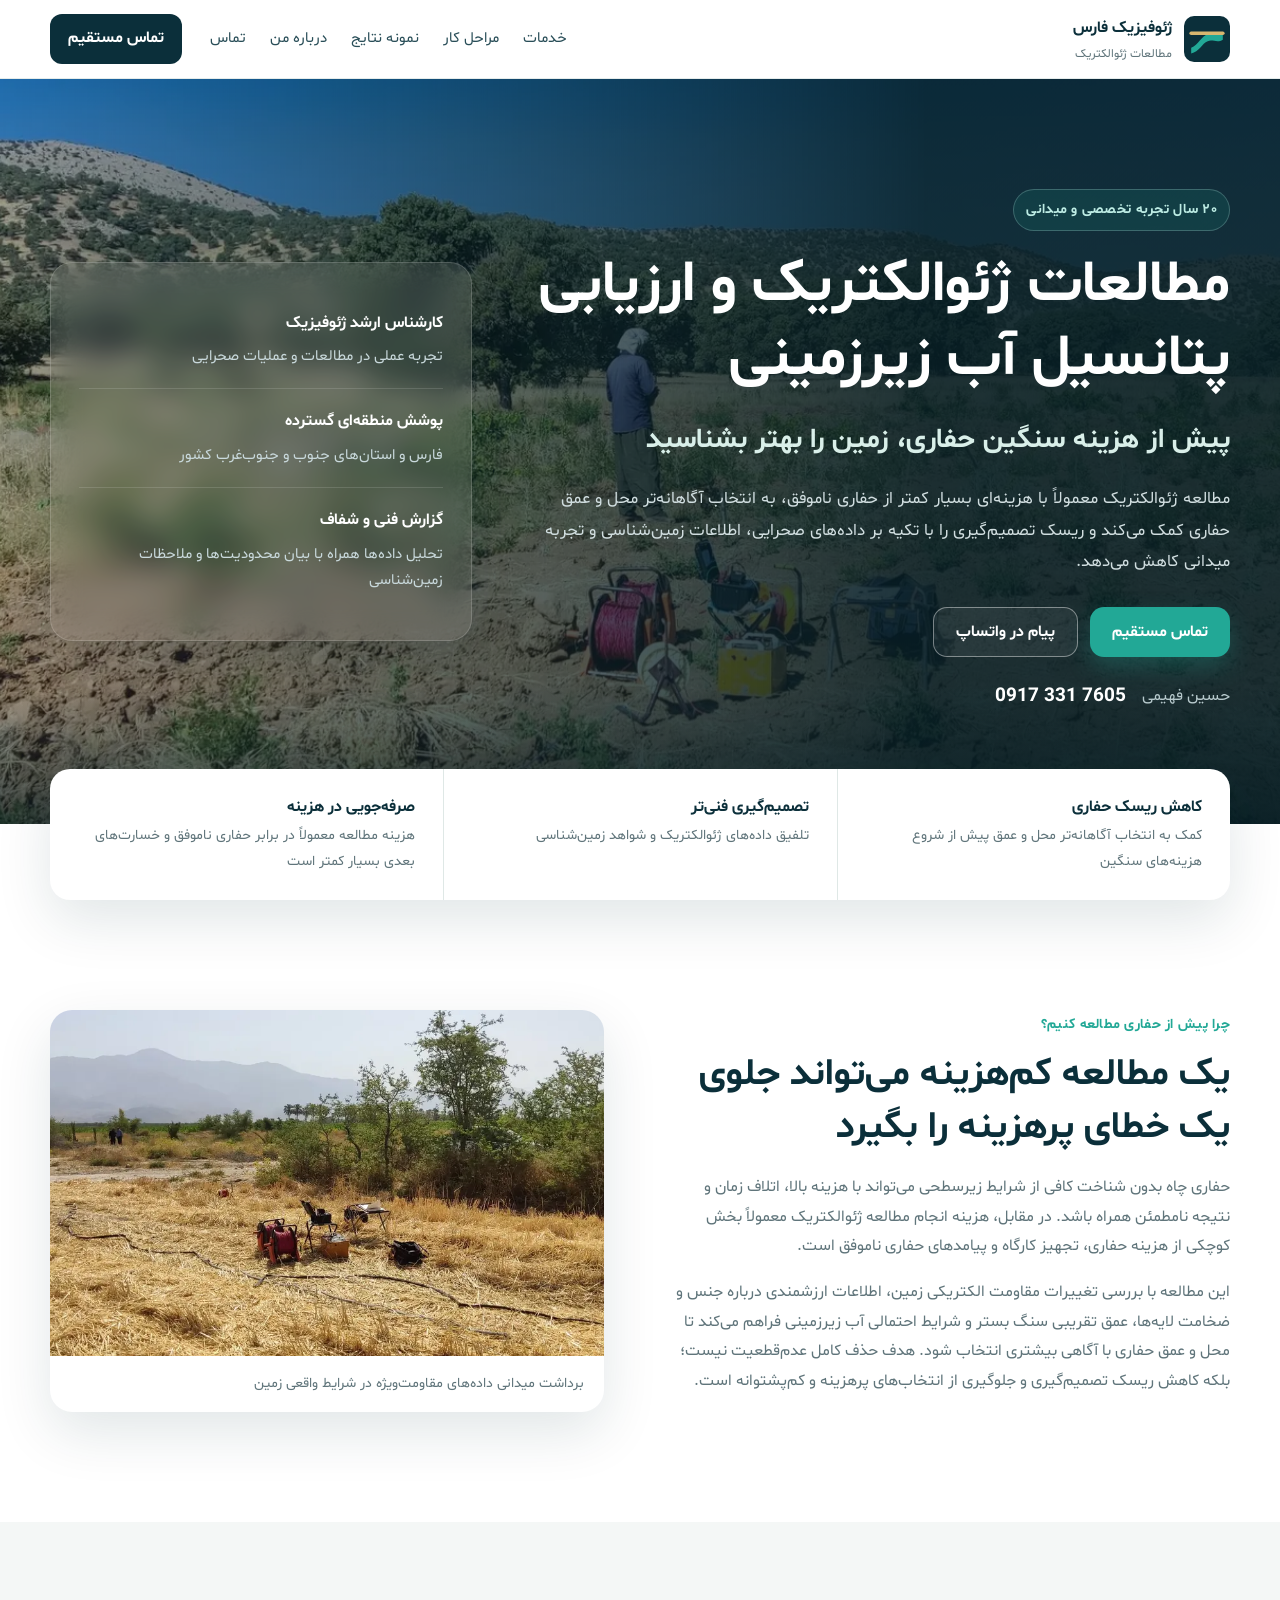
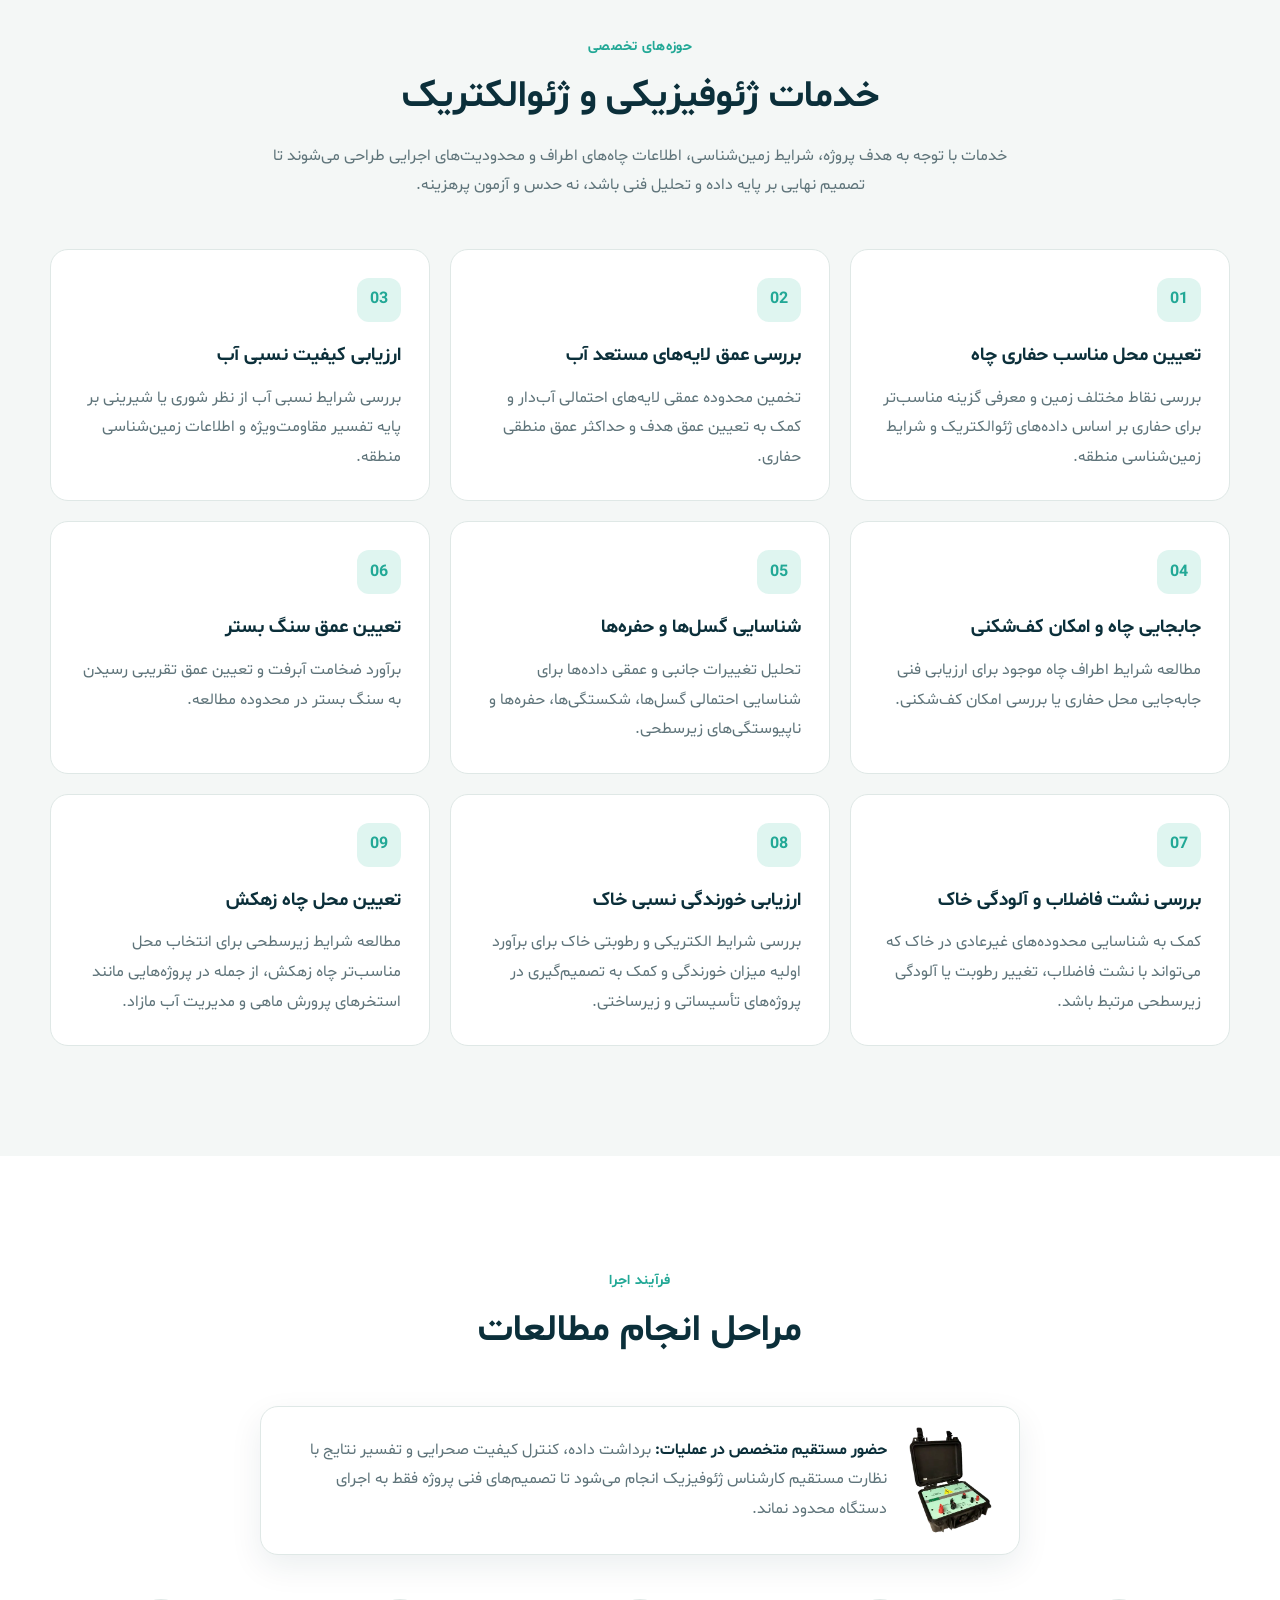
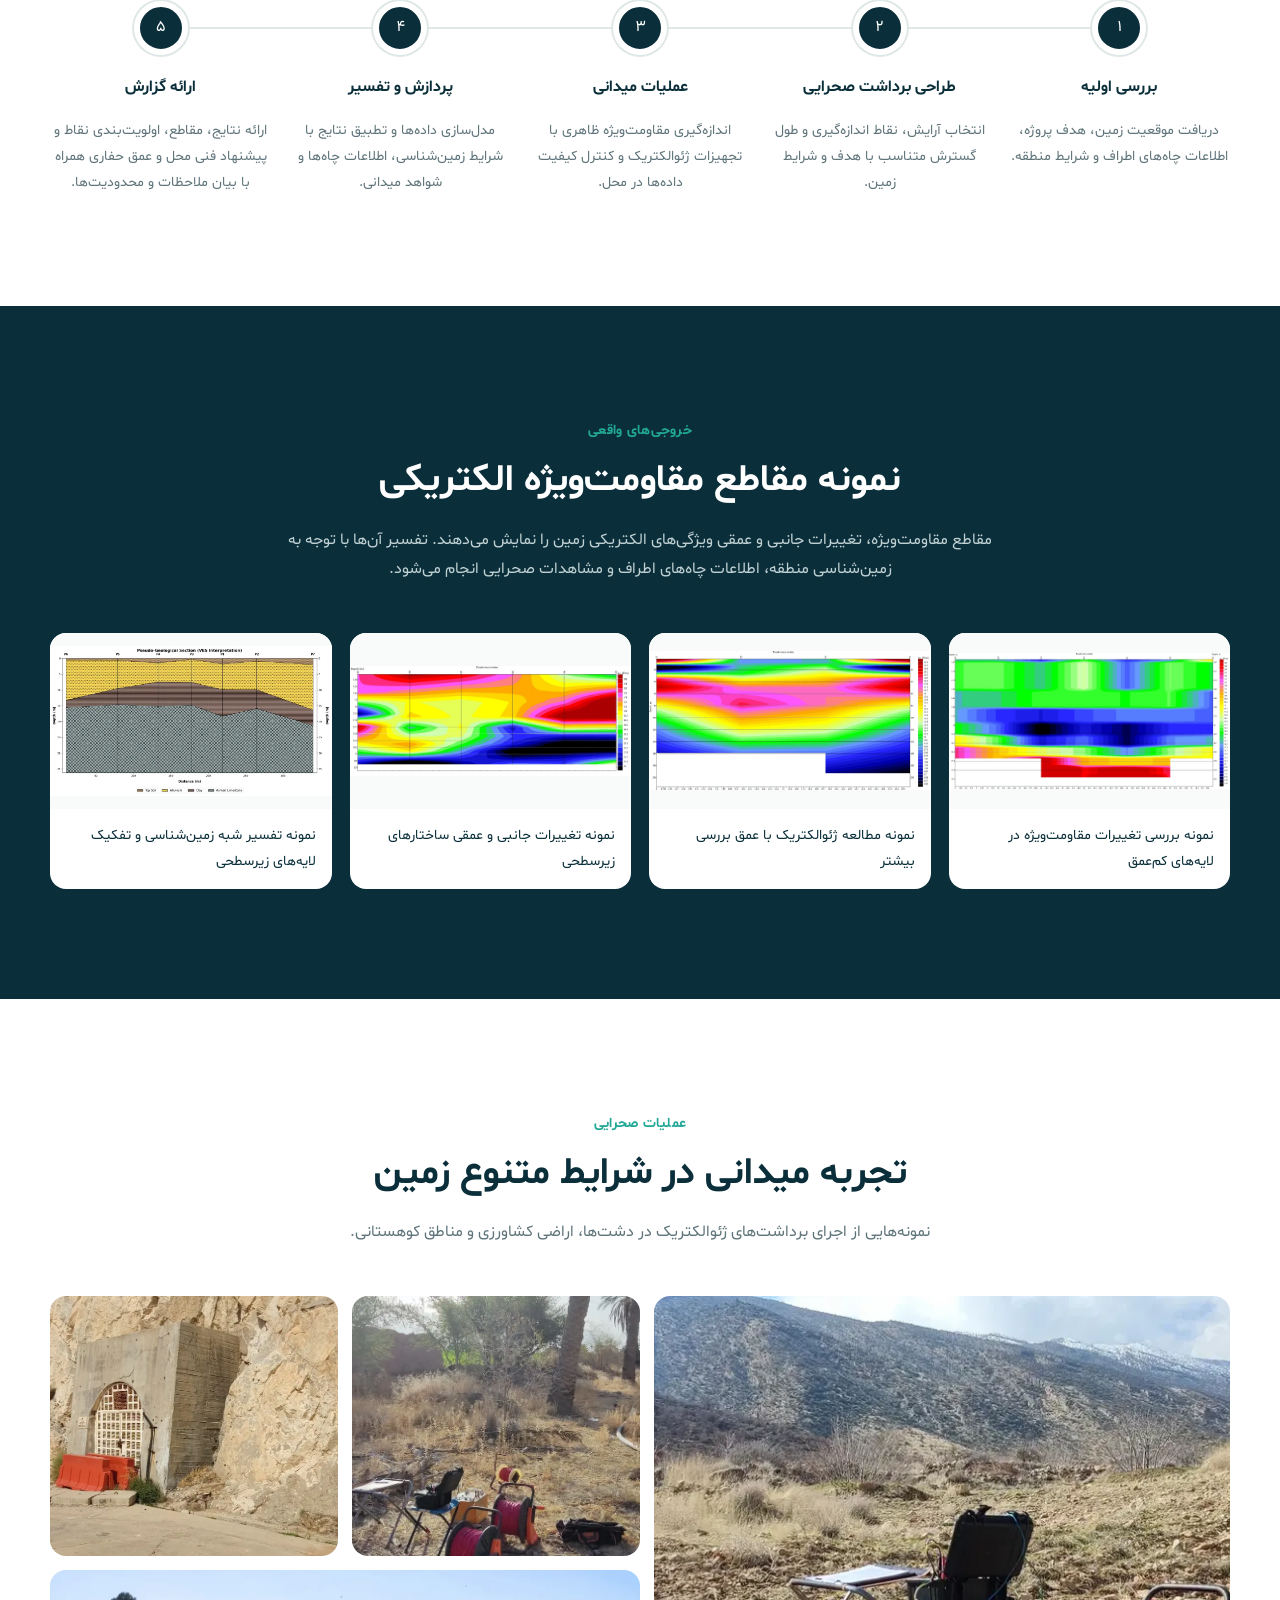
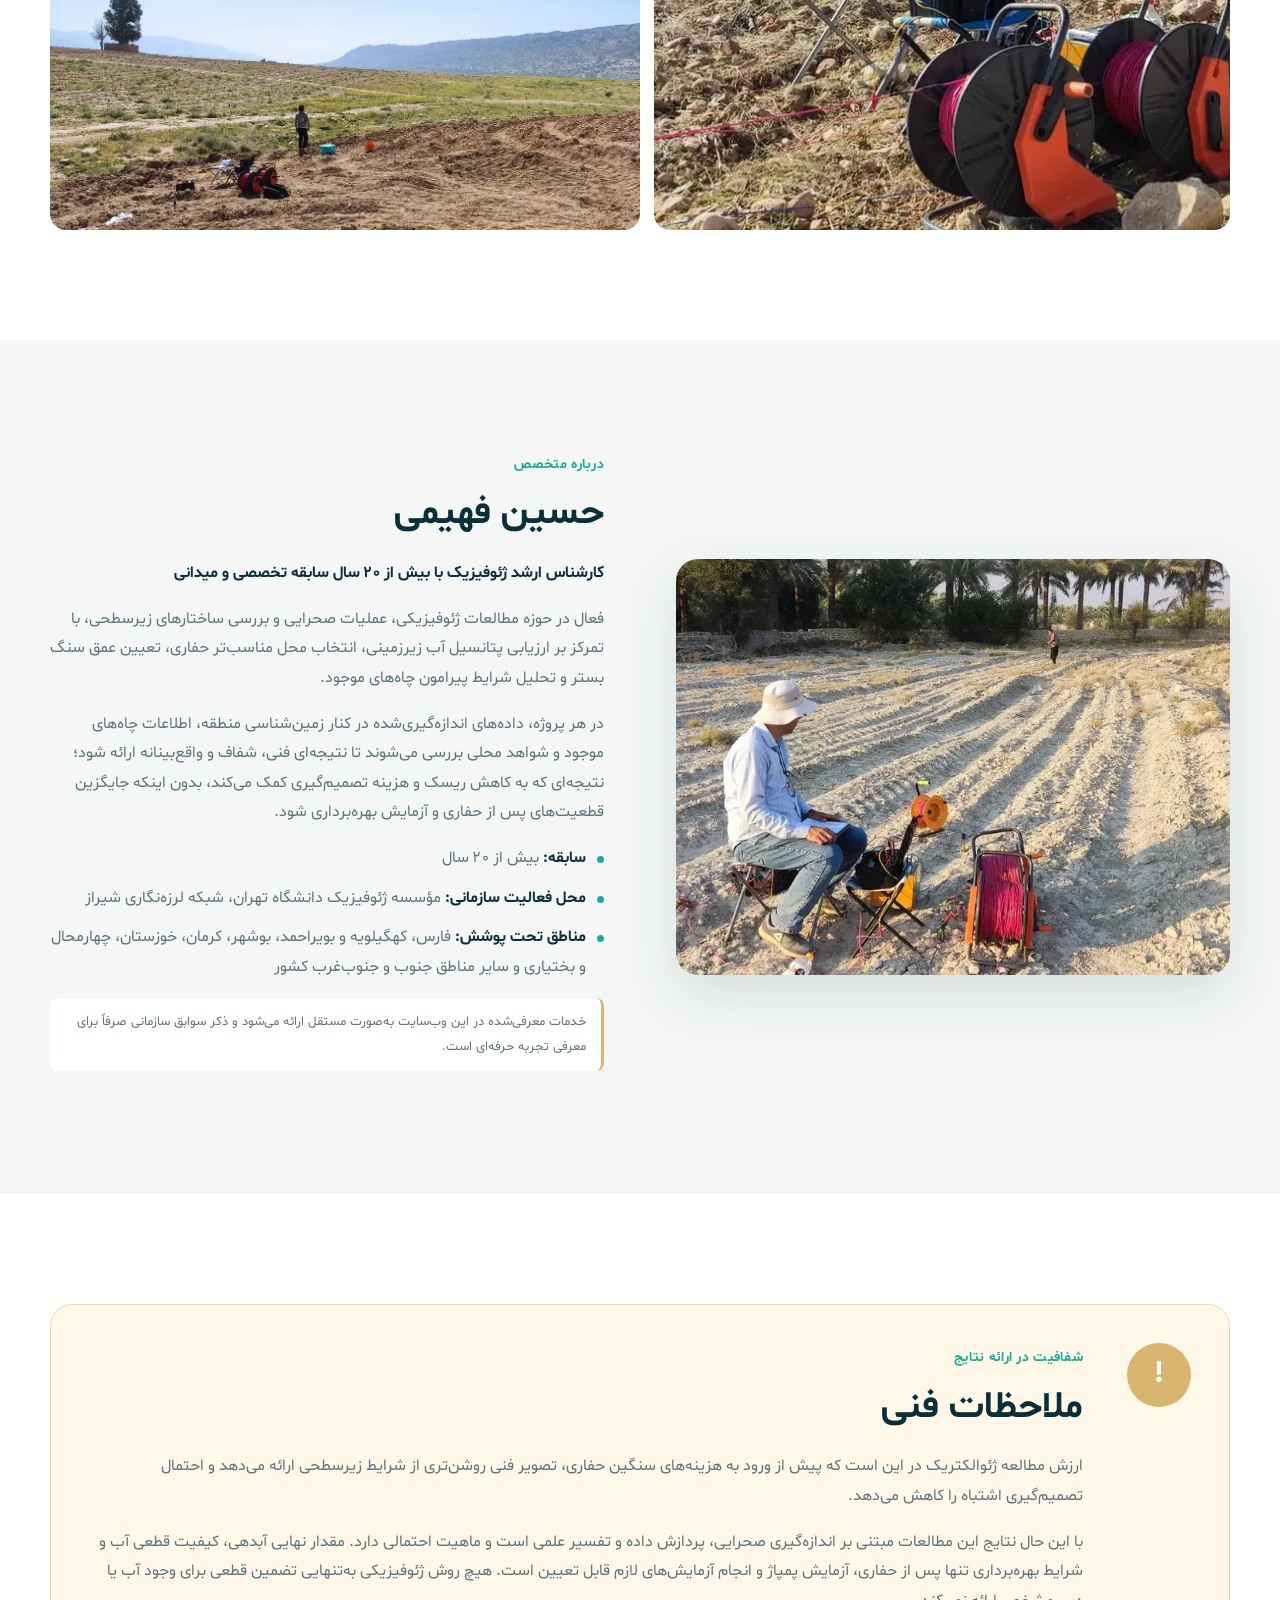
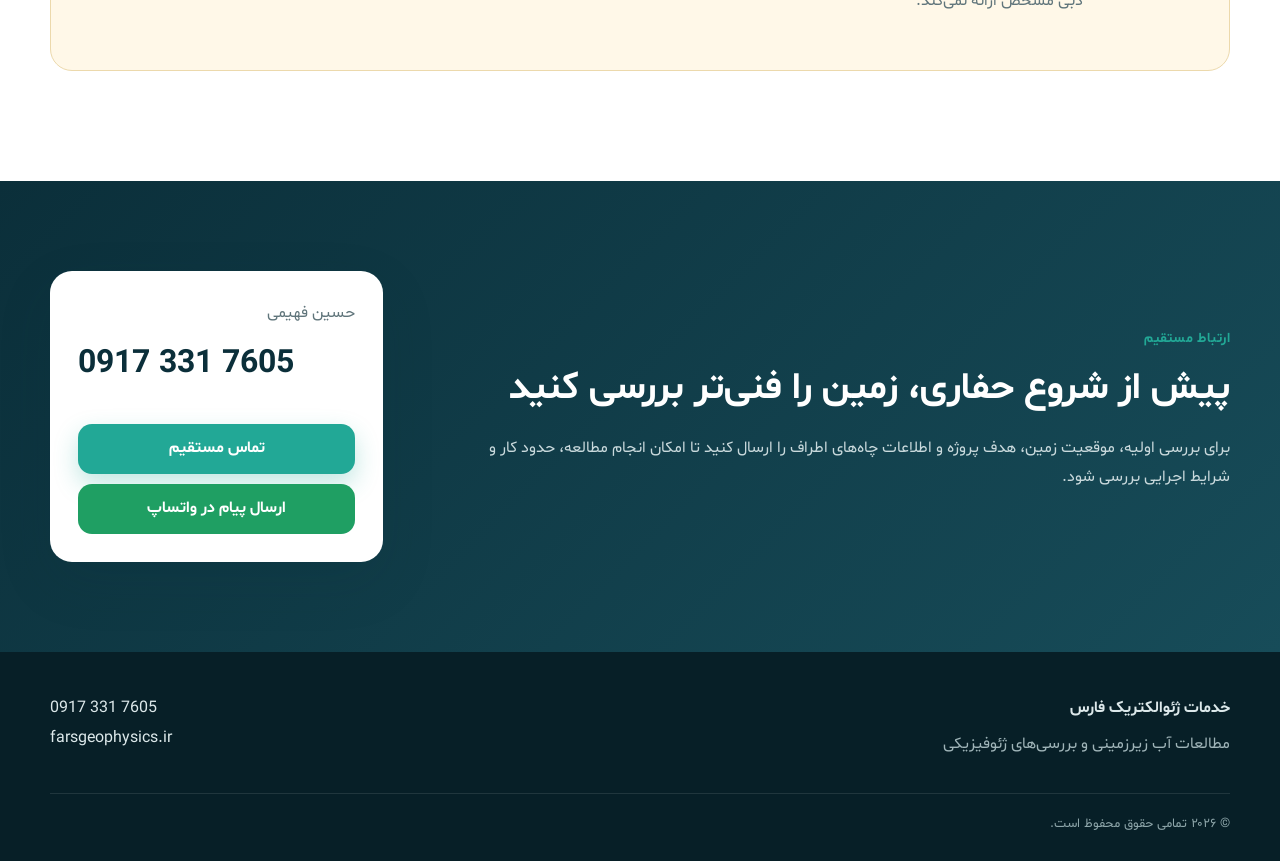
==== commit 831cf0f8: "Change in some words" ====
--- a/index.html
+++ b/index.html
@@ -4,12 +4,12 @@
   <meta charset="utf-8">
   <meta name="viewport" content="width=device-width, initial-scale=1">
   <title>خدمات ژئوالکتریک فارس | حسین فهیمی</title>
-  <meta name="description" content="مطالعات ژئوالکتریک، ارزیابی پتانسیل آب زیرزمینی، تعیین محل مناسب حفاری چاه، بررسی عمق سنگ بستر و تفسیر ساختارهای زیرسطحی در جنوب و جنوب‌غرب ایران.">
+  <meta name="description" content="مطالعات ژئوالکتریک برای شناخت بهتر زیرزمین، کاهش ریسک حفاری ناموفق، تعیین محل و عمق مناسب‌تر چاه و تفسیر ساختارهای زیرسطحی در جنوب و جنوب‌غرب ایران.">
   <meta name="theme-color" content="#0b2f3a">
   <link rel="icon" href="favicon.svg" type="image/svg+xml">
   <link rel="stylesheet" href="styles.css">
   <meta property="og:title" content="خدمات ژئوالکتریک فارس">
-  <meta property="og:description" content="شناخت بهتر زیرِ زمین، پیش از تصمیم برای حفاری">
+  <meta property="og:description" content="هزینه‌ای محدود پیش از حفاری؛ تصمیمی آگاهانه‌تر و کم‌ریسک‌تر">
   <meta property="og:type" content="website">
   <meta property="og:url" content="https://farsgeophysics.ir">
   <meta property="og:image" content="https://farsgeophysics.ir/assets/hero.webp">
@@ -39,8 +39,8 @@
         <div class="hero-copy reveal">
           <span class="eyebrow">۲۰ سال تجربه تخصصی و میدانی</span>
           <h1>مطالعات ژئوالکتریک و ارزیابی پتانسیل آب زیرزمینی</h1>
-          <p class="hero-lead">شناخت بهتر زیرِ زمین، پیش از تصمیم برای حفاری</p>
-          <p class="hero-text">بررسی شرایط زیرسطحی، تعیین محل مناسب‌تر حفاری چاه و کاهش ریسک تصمیم‌گیری با استفاده از مطالعات مقاومت‌ویژه الکتریکی، اطلاعات زمین‌شناسی و تجربه میدانی.</p>
+          <p class="hero-lead">پیش از هزینه سنگین حفاری، زمین را بهتر بشناسید</p>
+          <p class="hero-text">مطالعه ژئوالکتریک معمولاً با هزینه‌ای بسیار کمتر از حفاری ناموفق، به انتخاب آگاهانه‌تر محل و عمق حفاری کمک می‌کند و ریسک تصمیم‌گیری را با تکیه بر داده‌های صحرایی، اطلاعات زمین‌شناسی و تجربه میدانی کاهش می‌دهد.</p>
           <div class="hero-actions">
             <a class="btn btn-primary" href="tel:+989173317605">تماس مستقیم</a>
             <a class="btn btn-secondary" href="https://wa.me/989173317605" target="_blank" rel="noopener">پیام در واتساپ</a>
@@ -50,16 +50,16 @@
         <aside class="hero-card reveal" aria-label="خلاصه خدمات">
           <div><strong>کارشناس ارشد ژئوفیزیک</strong><span>تجربه عملی در مطالعات و عملیات صحرایی</span></div>
           <div><strong>پوشش منطقه‌ای گسترده</strong><span>فارس و استان‌های جنوب و جنوب‌غرب کشور</span></div>
-          <div><strong>گزارش فنی و شفاف</strong><span>تحلیل داده‌ها همراه با ملاحظات زمین‌شناسی</span></div>
+          <div><strong>گزارش فنی و شفاف</strong><span>تحلیل داده‌ها همراه با بیان محدودیت‌ها و ملاحظات زمین‌شناسی</span></div>
         </aside>
       </div>
     </section>
 
     <section class="trust-strip" aria-label="مزیت‌ها">
       <div class="container trust-grid">
-        <div><b>کاهش ریسک حفاری</b><span>کمک به انتخاب آگاهانه‌تر محل و عمق حفاری</span></div>
+        <div><b>کاهش ریسک حفاری</b><span>کمک به انتخاب آگاهانه‌تر محل و عمق پیش از شروع هزینه‌های سنگین</span></div>
         <div><b>تصمیم‌گیری فنی‌تر</b><span>تلفیق داده‌های ژئوالکتریک و شواهد زمین‌شناسی</span></div>
-        <div><b>صرفه‌جویی در هزینه</b><span>هزینه مطالعه در برابر هزینه حفاری ناموفق ناچیز است</span></div>
+        <div><b>صرفه‌جویی در هزینه</b><span>هزینه مطالعه معمولاً در برابر حفاری ناموفق و خسارت‌های بعدی بسیار کمتر است</span></div>
       </div>
     </section>
 
@@ -67,9 +67,9 @@
       <div class="container split">
         <div class="section-copy reveal">
           <span class="section-kicker">چرا پیش از حفاری مطالعه کنیم؟</span>
-          <h2>پیش از حفاری، شناخت بهتری از زیرِ زمین داشته باشید</h2>
-          <p>حفاری چاه بدون شناخت کافی از شرایط زیرسطحی می‌تواند با هزینه بالا و نتیجه نامطمئن همراه باشد. مطالعات ژئوالکتریک با بررسی تغییرات مقاومت الکتریکی زمین، اطلاعات ارزشمندی درباره جنس و ضخامت لایه‌ها، عمق تقریبی سنگ بستر و شرایط احتمالی آب زیرزمینی فراهم می‌کند.</p>
-          <p>هدف این مطالعات حذف کامل عدم‌قطعیت نیست؛ بلکه فراهم‌کردن اطلاعات فنی برای انتخاب آگاهانه‌تر محل و عمق حفاری و کاهش احتمال تصمیم‌گیری نامناسب است.</p>
+          <h2>یک مطالعه کم‌هزینه می‌تواند جلوی یک خطای پرهزینه را بگیرد</h2>
+          <p>حفاری چاه بدون شناخت کافی از شرایط زیرسطحی می‌تواند با هزینه بالا، اتلاف زمان و نتیجه نامطمئن همراه باشد. در مقابل، هزینه انجام مطالعه ژئوالکتریک معمولاً بخش کوچکی از هزینه حفاری، تجهیز کارگاه و پیامدهای حفاری ناموفق است.</p>
+          <p>این مطالعه با بررسی تغییرات مقاومت الکتریکی زمین، اطلاعات ارزشمندی درباره جنس و ضخامت لایه‌ها، عمق تقریبی سنگ بستر و شرایط احتمالی آب زیرزمینی فراهم می‌کند تا محل و عمق حفاری با آگاهی بیشتری انتخاب شود. هدف حذف کامل عدم‌قطعیت نیست؛ بلکه کاهش ریسک تصمیم‌گیری و جلوگیری از انتخاب‌های پرهزینه و کم‌پشتوانه است.</p>
         </div>
         <figure class="image-card reveal"><img src="assets/field-1.webp" alt="تجهیزات ژئوالکتریک و کابل‌های برداشت در محیط صحرایی" loading="lazy"><figcaption>برداشت میدانی داده‌های مقاومت‌ویژه در شرایط واقعی زمین</figcaption></figure>
       </div>
@@ -77,7 +77,7 @@
 
     <section class="section section-soft" id="services">
       <div class="container">
-        <header class="section-head reveal"><span class="section-kicker">حوزه‌های تخصصی</span><h2>خدمات ژئوفیزیکی و ژئوالکتریک</h2><p>خدمات با توجه به هدف پروژه، شرایط زمین‌شناسی، اطلاعات چاه‌های اطراف و محدودیت‌های اجرایی طراحی می‌شوند.</p></header>
+        <header class="section-head reveal"><span class="section-kicker">حوزه‌های تخصصی</span><h2>خدمات ژئوفیزیکی و ژئوالکتریک</h2><p>خدمات با توجه به هدف پروژه، شرایط زمین‌شناسی، اطلاعات چاه‌های اطراف و محدودیت‌های اجرایی طراحی می‌شوند تا تصمیم نهایی بر پایه داده و تحلیل فنی باشد، نه حدس و آزمون پرهزینه.</p></header>
         <div class="service-grid">
           <article class="service-card reveal"><span>01</span><h3>تعیین محل مناسب حفاری چاه</h3><p>بررسی نقاط مختلف زمین و معرفی گزینه مناسب‌تر برای حفاری بر اساس داده‌های ژئوالکتریک و شرایط زمین‌شناسی منطقه.</p></article>
           <article class="service-card reveal"><span>02</span><h3>بررسی عمق لایه‌های مستعد آب</h3><p>تخمین محدوده عمقی لایه‌های احتمالی آب‌دار و کمک به تعیین عمق هدف و حداکثر عمق منطقی حفاری.</p></article>
@@ -97,14 +97,14 @@
         <header class="section-head reveal"><span class="section-kicker">فرآیند اجرا</span><h2>مراحل انجام مطالعات</h2></header>
         <div class="field-presence reveal">
           <img class="device-thumb" src="assets/device.webp" alt="دستگاه برداشت ژئوالکتریک" loading="lazy">
-          <p><strong>حضور مستقیم متخصص در عملیات:</strong>برداشت داده، کنترل کیفیت صحرایی و تفسیر نتایج با حضور مستقیم متخصص انجام می‌شود تا تصمیم‌های فنی پروژه فقط به اجرای دستگاه محدود نماند.</p>
+          <p><strong>حضور مستقیم متخصص در عملیات:</strong> برداشت داده، کنترل کیفیت صحرایی و تفسیر نتایج با نظارت مستقیم کارشناس ژئوفیزیک انجام می‌شود تا تصمیم‌های فنی پروژه فقط به اجرای دستگاه محدود نماند.</p>
         </div>
         <ol class="timeline">
           <li class="reveal"><span>۱</span><div><h3>بررسی اولیه</h3><p>دریافت موقعیت زمین، هدف پروژه، اطلاعات چاه‌های اطراف و شرایط منطقه.</p></div></li>
           <li class="reveal"><span>۲</span><div><h3>طراحی برداشت صحرایی</h3><p>انتخاب آرایش، نقاط اندازه‌گیری و طول گسترش متناسب با هدف و شرایط زمین.</p></div></li>
           <li class="reveal"><span>۳</span><div><h3>عملیات میدانی</h3><p>اندازه‌گیری مقاومت‌ویژه ظاهری با تجهیزات ژئوالکتریک و کنترل کیفیت داده‌ها در محل.</p></div></li>
           <li class="reveal"><span>۴</span><div><h3>پردازش و تفسیر</h3><p>مدل‌سازی داده‌ها و تطبیق نتایج با شرایط زمین‌شناسی، اطلاعات چاه‌ها و شواهد میدانی.</p></div></li>
-          <li class="reveal"><span>۵</span><div><h3>ارائه گزارش</h3><p>ارائه نتایج، مقاطع، اولویت‌بندی نقاط و پیشنهاد عمق حفاری همراه با ملاحظات فنی.</p></div></li>
+          <li class="reveal"><span>۵</span><div><h3>ارائه گزارش</h3><p>ارائه نتایج، مقاطع، اولویت‌بندی نقاط و پیشنهاد فنی محل و عمق حفاری همراه با بیان ملاحظات و محدودیت‌ها.</p></div></li>
         </ol>
       </div>
     </section>
@@ -139,7 +139,7 @@
         <div class="section-copy reveal">
           <span class="section-kicker">درباره متخصص</span><h2>حسین فهیمی</h2><p class="about-title">کارشناس ارشد ژئوفیزیک با بیش از ۲۰ سال سابقه تخصصی و میدانی</p>
           <p>فعال در حوزه مطالعات ژئوفیزیکی، عملیات صحرایی و بررسی ساختارهای زیرسطحی، با تمرکز بر ارزیابی پتانسیل آب زیرزمینی، انتخاب محل مناسب‌تر حفاری، تعیین عمق سنگ بستر و تحلیل شرایط پیرامون چاه‌های موجود.</p>
-          <p>در هر پروژه، داده‌های اندازه‌گیری‌شده در کنار زمین‌شناسی منطقه، اطلاعات چاه‌های موجود و شواهد محلی بررسی می‌شوند تا نتیجه‌ای فنی، شفاف و واقع‌بینانه ارائه شود.</p>
+          <p>در هر پروژه، داده‌های اندازه‌گیری‌شده در کنار زمین‌شناسی منطقه، اطلاعات چاه‌های موجود و شواهد محلی بررسی می‌شوند تا نتیجه‌ای فنی، شفاف و واقع‌بینانه ارائه شود؛ نتیجه‌ای که به کاهش ریسک و هزینه تصمیم‌گیری کمک می‌کند، بدون اینکه جایگزین قطعیت‌های پس از حفاری و آزمایش بهره‌برداری شود.</p>
           <ul class="facts"><li><strong>سابقه:</strong> بیش از ۲۰ سال</li><li><strong>محل فعالیت سازمانی:</strong> مؤسسه ژئوفیزیک دانشگاه تهران، شبکه لرزه‌نگاری شیراز</li><li><strong>مناطق تحت پوشش:</strong> فارس، کهگیلویه و بویراحمد، بوشهر، کرمان، خوزستان، چهارمحال و بختیاری و سایر مناطق جنوب و جنوب‌غرب کشور</li></ul>
           <p class="disclaimer-inline">خدمات معرفی‌شده در این وب‌سایت به‌صورت مستقل ارائه می‌شود و ذکر سوابق سازمانی صرفاً برای معرفی تجربه حرفه‌ای است.</p>
         </div>
@@ -149,13 +149,13 @@
     <section class="section caution-section">
       <div class="container caution-card reveal">
         <div class="caution-icon">!</div>
-        <div><span class="section-kicker">شفافیت در ارائه نتایج</span><h2>ملاحظات فنی</h2><p>نتایج مطالعات ژئوالکتریک مبتنی بر اندازه‌گیری‌های صحرایی، پردازش داده‌ها و تفسیر شرایط زیرسطحی است و بیانگر ارزیابی فنی و احتمالی از وضعیت زمین می‌باشد.</p><p>مقدار نهایی آبدهی، کیفیت قطعی آب و شرایط بهره‌برداری تنها پس از حفاری، آزمایش پمپاژ و انجام آزمایش‌های لازم قابل تعیین است. هیچ روش ژئوفیزیکی به‌تنهایی تضمین قطعی برای وجود آب یا دبی مشخص ارائه نمی‌کند.</p></div>
+        <div><span class="section-kicker">شفافیت در ارائه نتایج</span><h2>ملاحظات فنی</h2><p>ارزش مطالعه ژئوالکتریک در این است که پیش از ورود به هزینه‌های سنگین حفاری، تصویر فنی روشن‌تری از شرایط زیرسطحی ارائه می‌دهد و احتمال تصمیم‌گیری اشتباه را کاهش می‌دهد.</p><p>با این حال نتایج این مطالعات مبتنی بر اندازه‌گیری صحرایی، پردازش داده و تفسیر علمی است و ماهیت احتمالی دارد. مقدار نهایی آبدهی، کیفیت قطعی آب و شرایط بهره‌برداری تنها پس از حفاری، آزمایش پمپاژ و انجام آزمایش‌های لازم قابل تعیین است. هیچ روش ژئوفیزیکی به‌تنهایی تضمین قطعی برای وجود آب یا دبی مشخص ارائه نمی‌کند.</p></div>
       </div>
     </section>
 
     <section class="contact-section" id="contact">
       <div class="container contact-grid">
-        <div class="contact-copy reveal"><span class="section-kicker">ارتباط مستقیم</span><h2>برای بررسی زمین و دریافت مشاوره تماس بگیرید</h2><p>برای بررسی اولیه، موقعیت زمین، هدف پروژه و اطلاعات چاه‌های اطراف را ارسال کنید تا امکان انجام مطالعه و شرایط اجرایی بررسی شود.</p></div>
+        <div class="contact-copy reveal"><span class="section-kicker">ارتباط مستقیم</span><h2>پیش از شروع حفاری، زمین را فنی‌تر بررسی کنید</h2><p>برای بررسی اولیه، موقعیت زمین، هدف پروژه و اطلاعات چاه‌های اطراف را ارسال کنید تا امکان انجام مطالعه، حدود کار و شرایط اجرایی بررسی شود.</p></div>
         <div class="contact-card reveal"><span>حسین فهیمی</span><a class="phone-number" href="tel:+989173317605" dir="ltr">0917 331 7605</a><a class="btn btn-primary btn-block" href="tel:+989173317605">تماس مستقیم</a><a class="btn btn-whatsapp btn-block" href="https://wa.me/989173317605" target="_blank" rel="noopener">ارسال پیام در واتساپ</a></div>
       </div>
     </section>
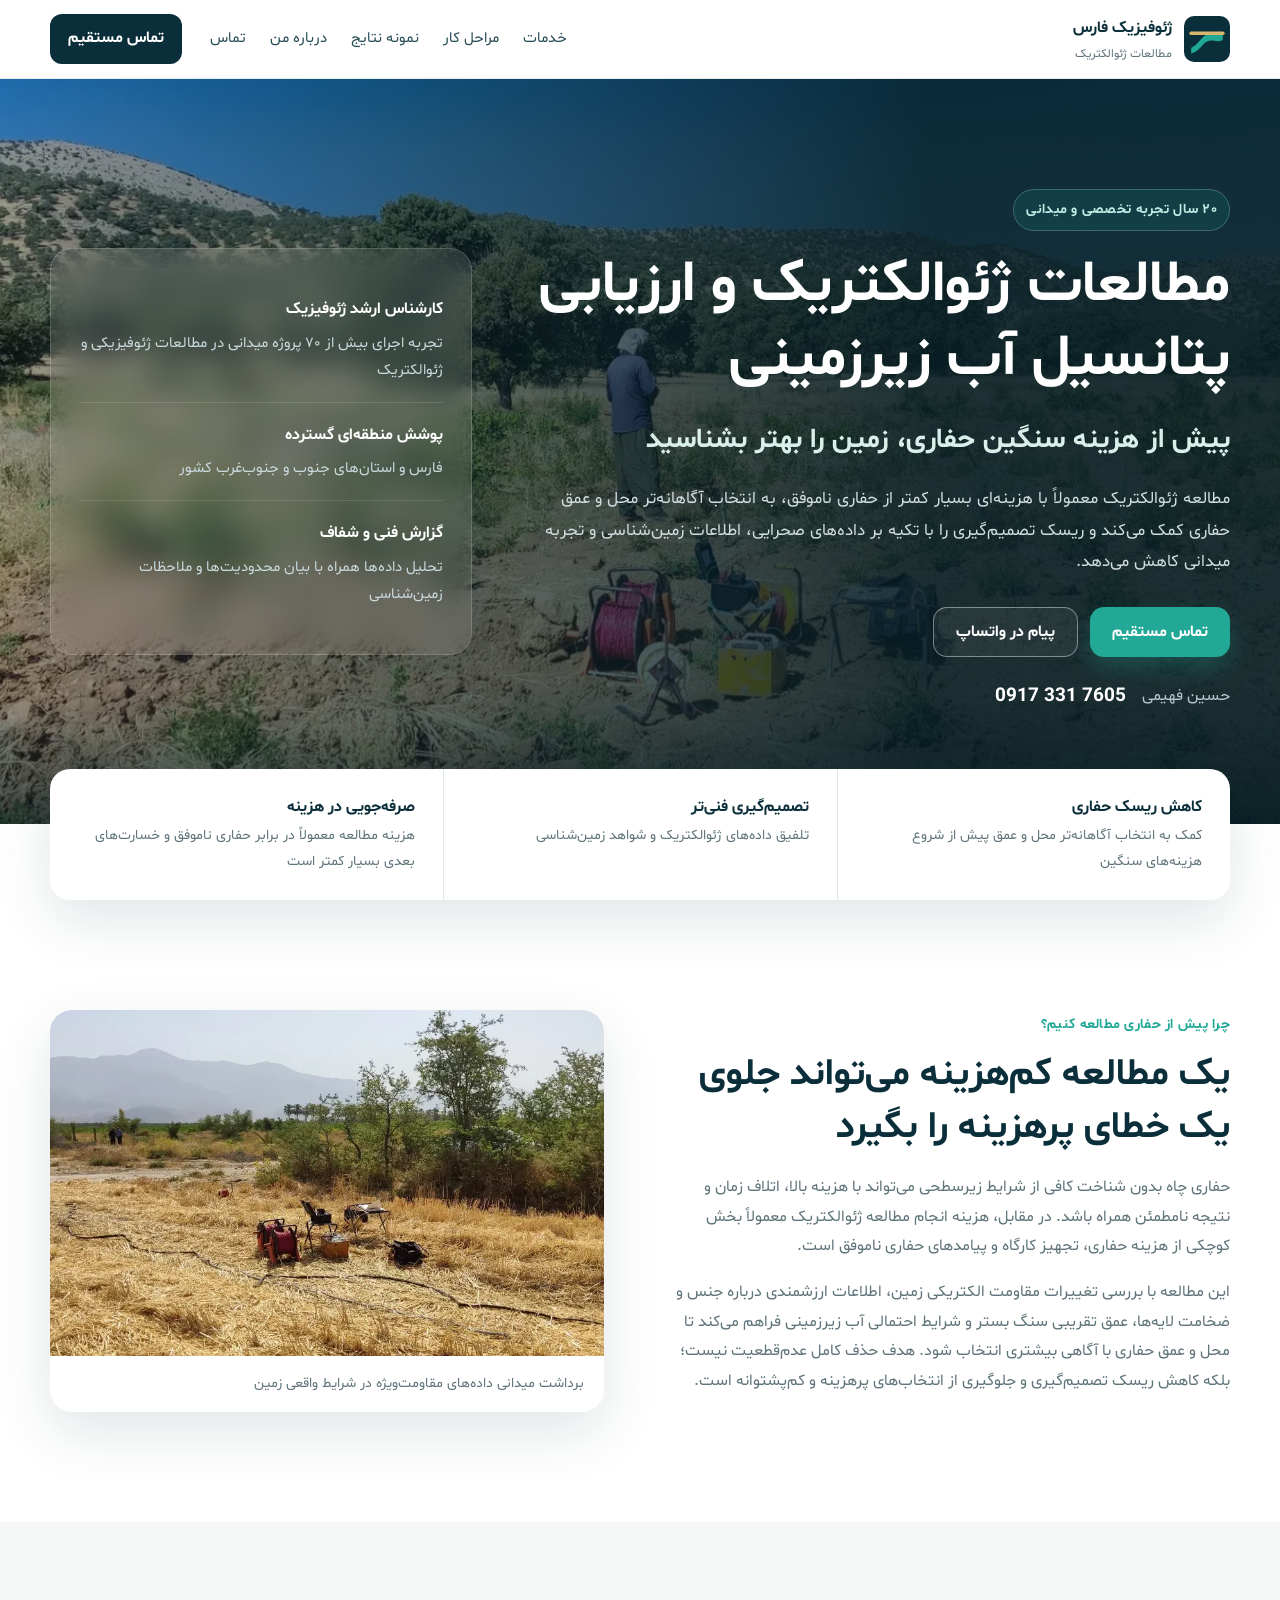
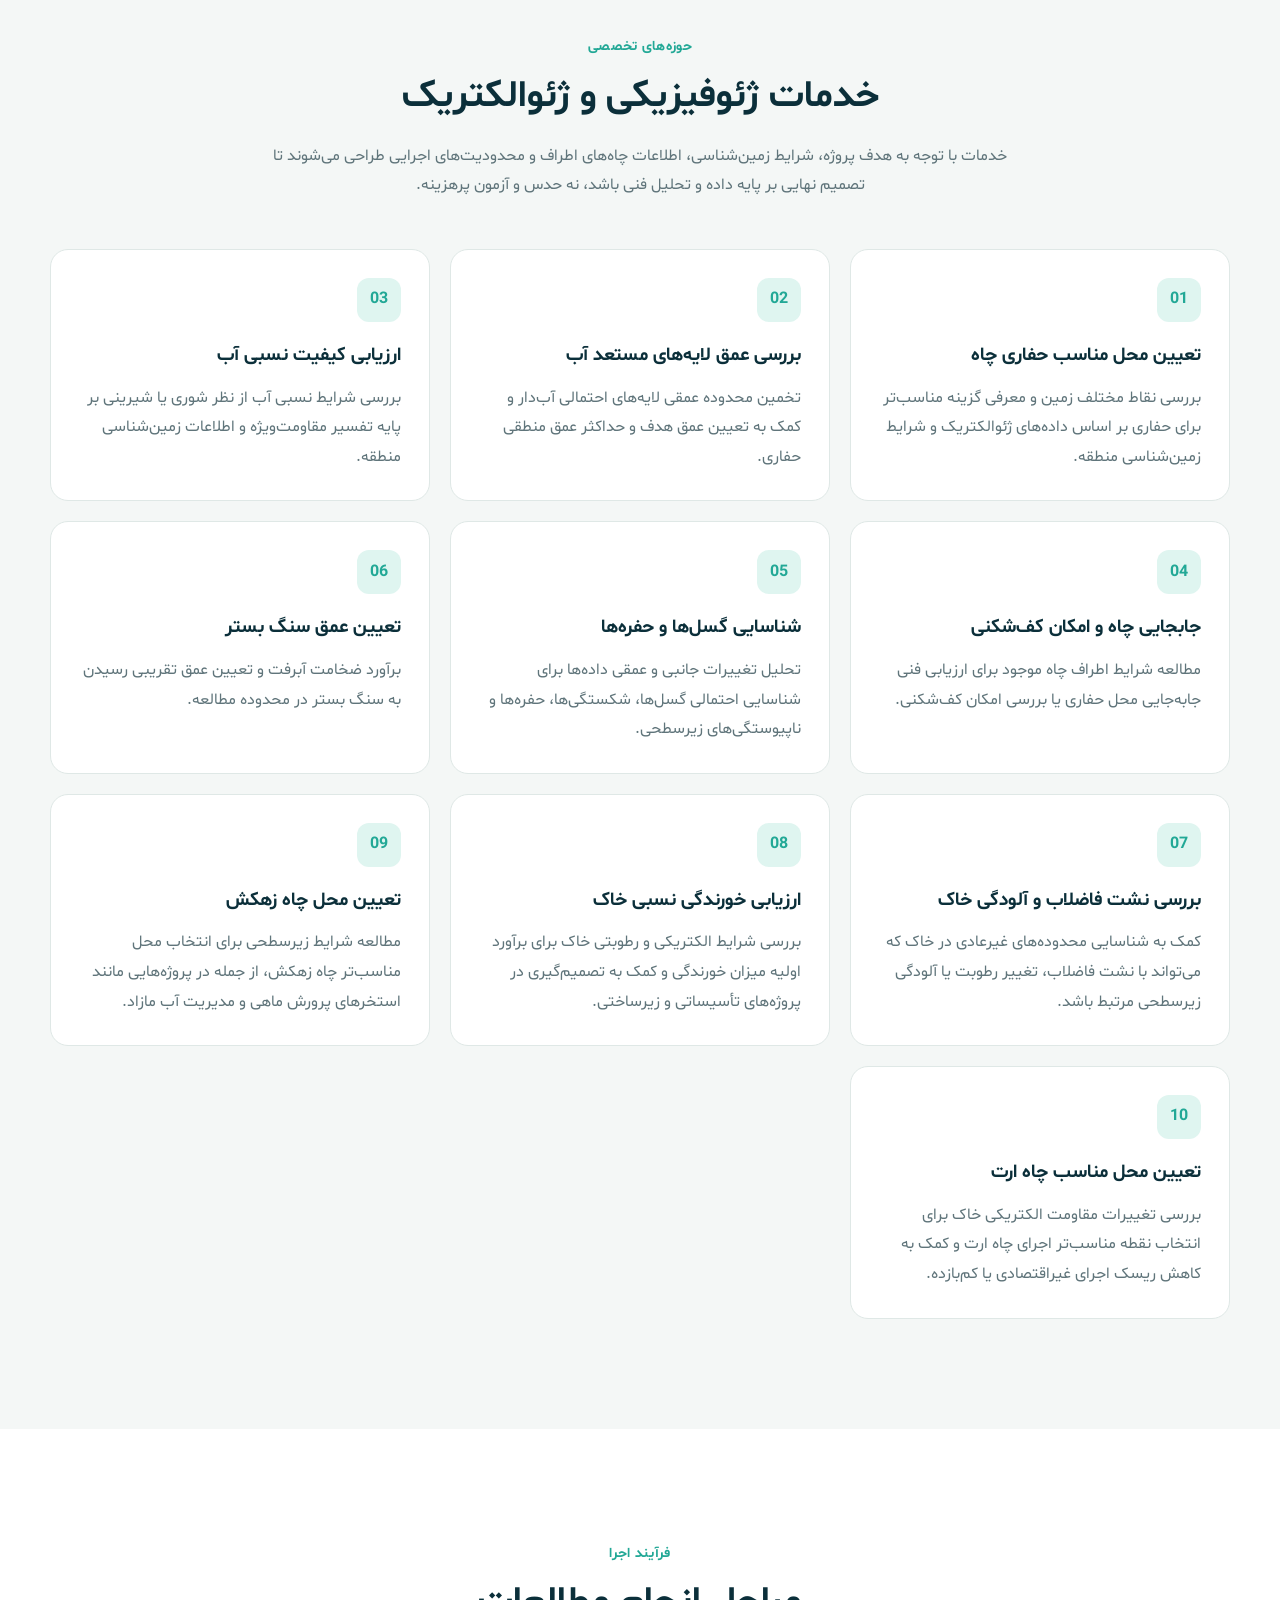
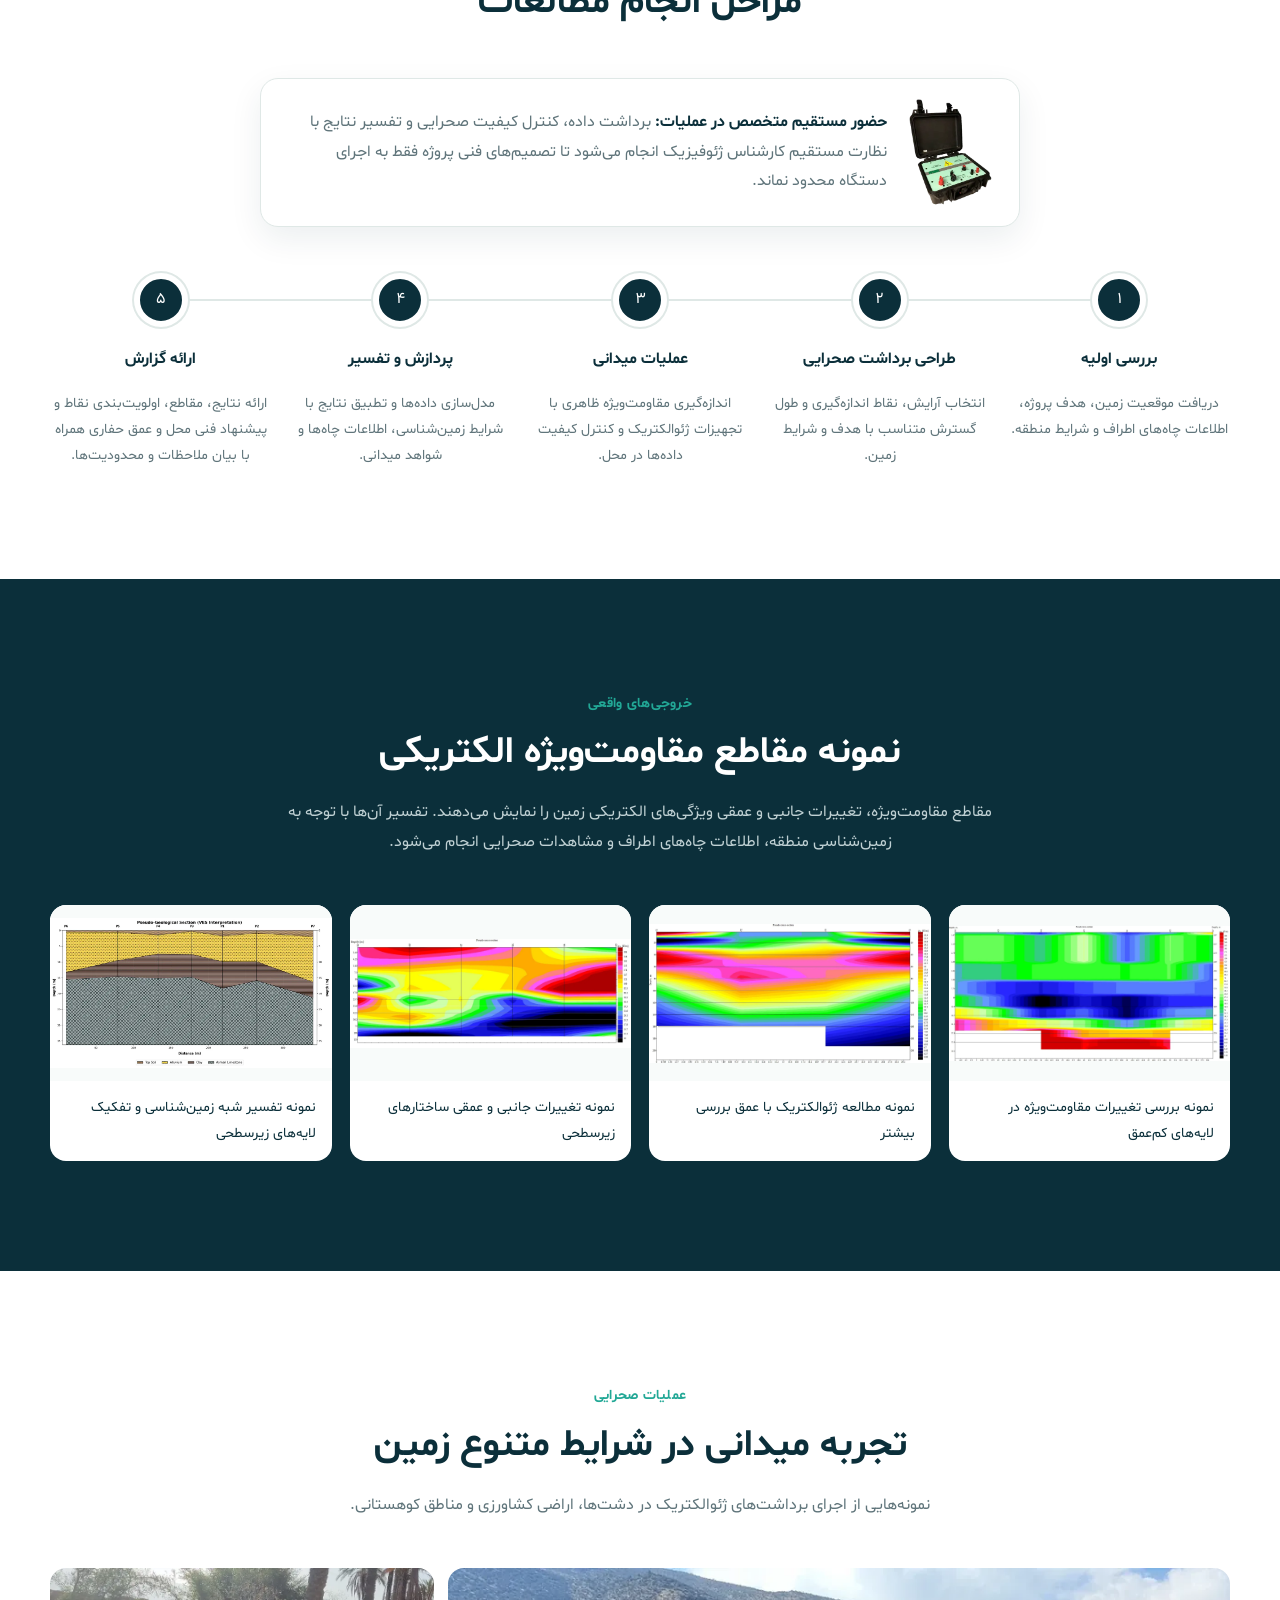
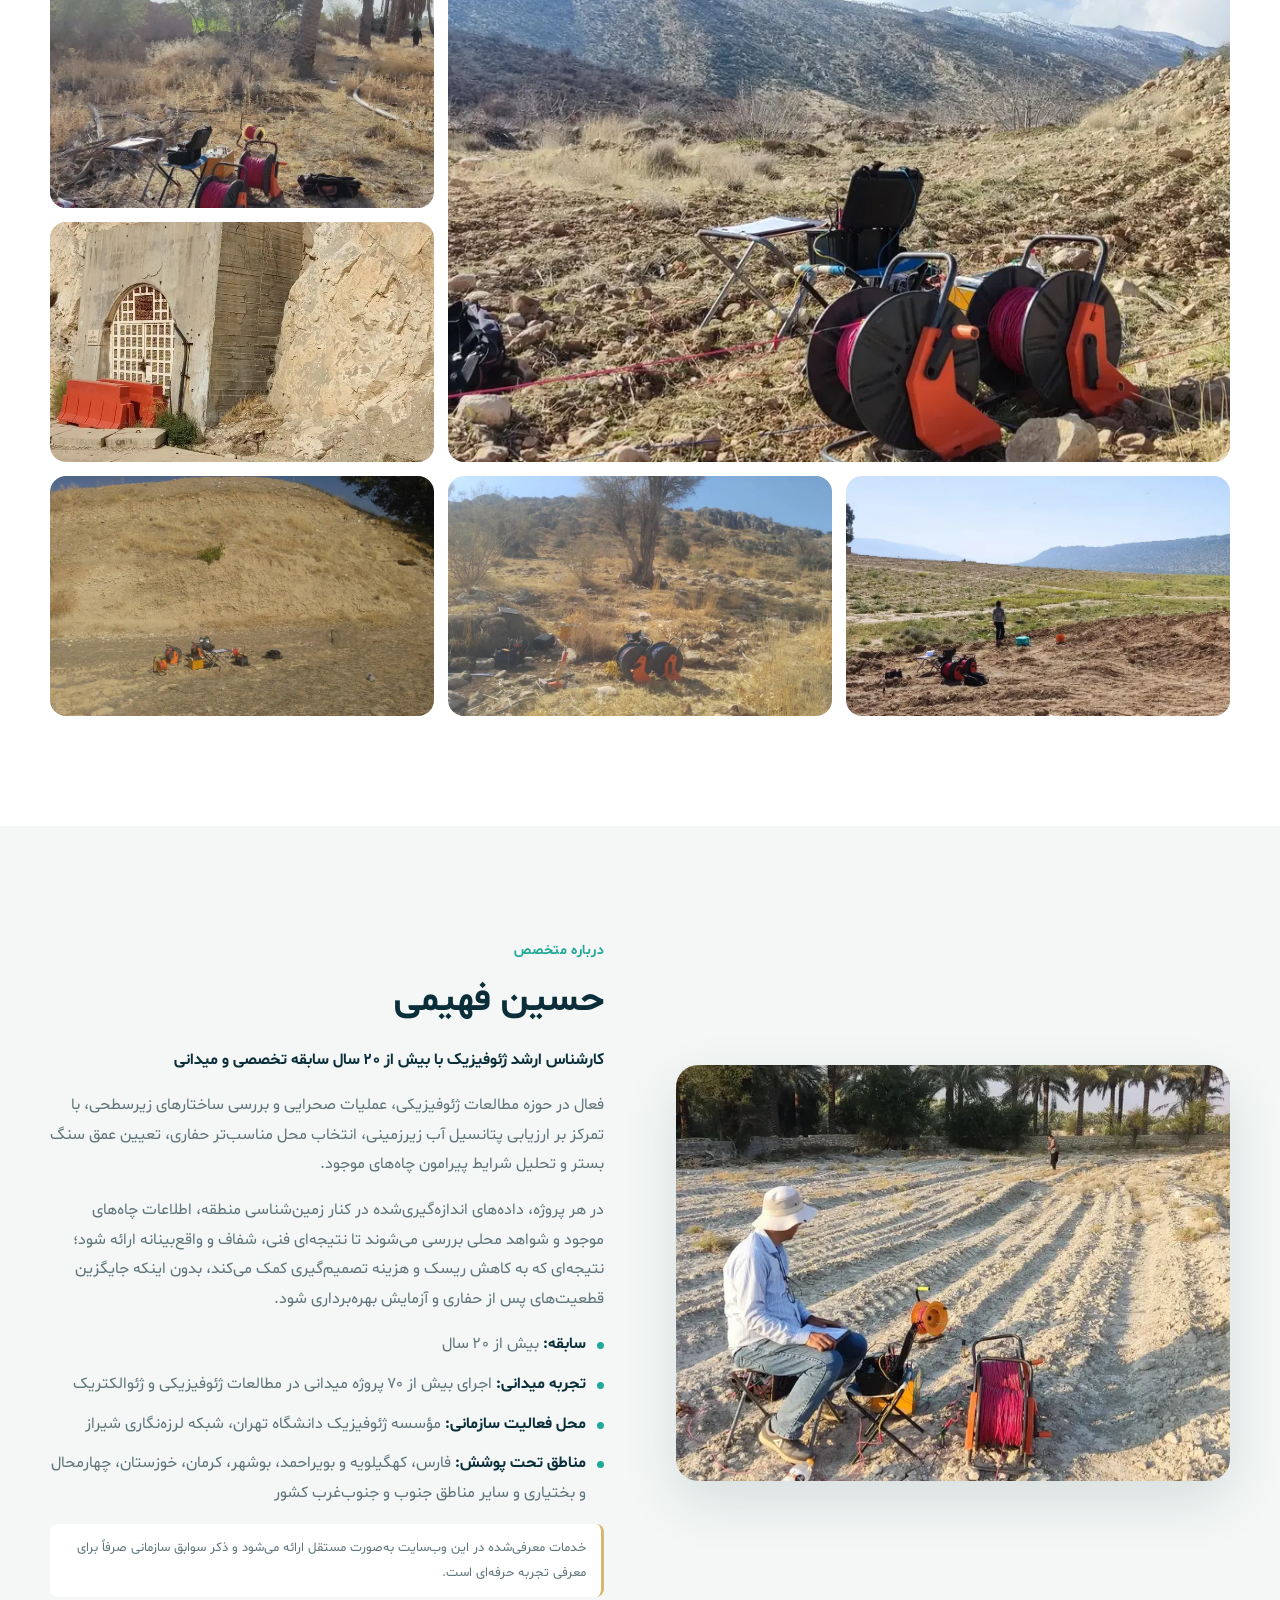
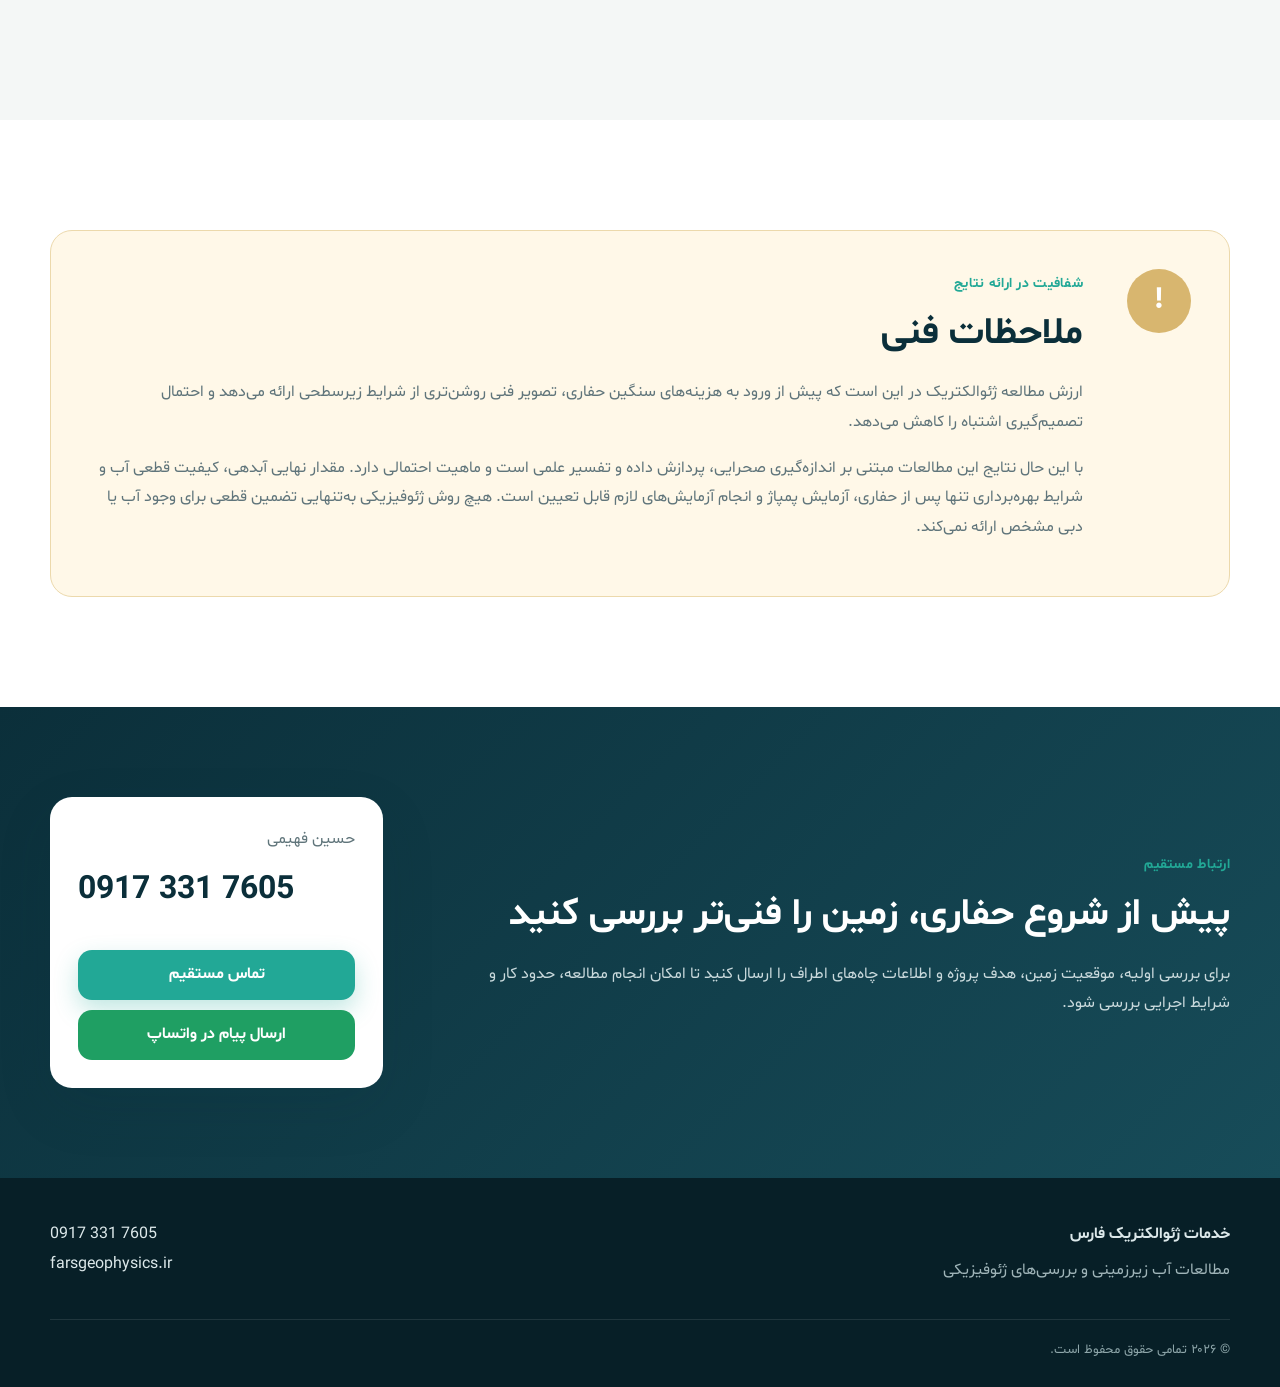
==== commit bc36c5ff: "some other pics added" ====
--- a/index.html
+++ b/index.html
@@ -48,7 +48,7 @@
           <div class="hero-contact"><span>حسین فهیمی</span><a href="tel:+989173317605" dir="ltr">0917 331 7605</a></div>
         </div>
         <aside class="hero-card reveal" aria-label="خلاصه خدمات">
-          <div><strong>کارشناس ارشد ژئوفیزیک</strong><span>تجربه عملی در مطالعات و عملیات صحرایی</span></div>
+          <div><strong>کارشناس ارشد ژئوفیزیک</strong><span>تجربه اجرای بیش از ۷۰ پروژه میدانی در مطالعات ژئوفیزیکی و ژئوالکتریک</span></div>
           <div><strong>پوشش منطقه‌ای گسترده</strong><span>فارس و استان‌های جنوب و جنوب‌غرب کشور</span></div>
           <div><strong>گزارش فنی و شفاف</strong><span>تحلیل داده‌ها همراه با بیان محدودیت‌ها و ملاحظات زمین‌شناسی</span></div>
         </aside>
@@ -88,6 +88,7 @@
           <article class="service-card reveal"><span>07</span><h3>بررسی نشت فاضلاب و آلودگی خاک</h3><p>کمک به شناسایی محدوده‌های غیرعادی در خاک که می‌تواند با نشت فاضلاب، تغییر رطوبت یا آلودگی زیرسطحی مرتبط باشد.</p></article>
           <article class="service-card reveal"><span>08</span><h3>ارزیابی خورندگی نسبی خاک</h3><p>بررسی شرایط الکتریکی و رطوبتی خاک برای برآورد اولیه میزان خورندگی و کمک به تصمیم‌گیری در پروژه‌های تأسیساتی و زیرساختی.</p></article>
           <article class="service-card reveal"><span>09</span><h3>تعیین محل چاه زهکش</h3><p>مطالعه شرایط زیرسطحی برای انتخاب محل مناسب‌تر چاه زهکش، از جمله در پروژه‌هایی مانند استخرهای پرورش ماهی و مدیریت آب مازاد.</p></article>
+          <article class="service-card reveal"><span>10</span><h3>تعیین محل مناسب چاه ارت</h3><p>بررسی تغییرات مقاومت الکتریکی خاک برای انتخاب نقطه مناسب‌تر اجرای چاه ارت و کمک به کاهش ریسک اجرای غیراقتصادی یا کم‌بازده.</p></article>
         </div>
       </div>
     </section>
@@ -129,6 +130,8 @@
           <button class="reveal" data-lightbox="assets/field-2.webp"><img src="assets/field-2.webp" alt="عملیات ژئوالکتریک در نخلستان" loading="lazy"></button>
           <button class="reveal" data-lightbox="assets/field-4.webp"><img src="assets/field-4.webp" alt="اجرای برداشت ژئوالکتریک در زمین کشاورزی" loading="lazy"></button>
           <button class="reveal" data-lightbox="assets/field-5.webp"><img src="assets/field-5.webp" alt="تجهیزات و کابل‌های برداشت در دشت" loading="lazy"></button>
+          <button class="reveal" data-lightbox="assets/field-6.webp"><img src="assets/field-6.webp" alt="تجهیزات برداشت ژئوالکتریک در دامنه سنگی" loading="lazy"></button>
+          <button class="reveal" data-lightbox="assets/field-7.webp"><img src="assets/field-7.webp" alt="استقرار تجهیزات ژئوالکتریک در منطقه صحرایی" loading="lazy"></button>
         </div>
       </div>
     </section>
@@ -140,7 +143,7 @@
           <span class="section-kicker">درباره متخصص</span><h2>حسین فهیمی</h2><p class="about-title">کارشناس ارشد ژئوفیزیک با بیش از ۲۰ سال سابقه تخصصی و میدانی</p>
           <p>فعال در حوزه مطالعات ژئوفیزیکی، عملیات صحرایی و بررسی ساختارهای زیرسطحی، با تمرکز بر ارزیابی پتانسیل آب زیرزمینی، انتخاب محل مناسب‌تر حفاری، تعیین عمق سنگ بستر و تحلیل شرایط پیرامون چاه‌های موجود.</p>
           <p>در هر پروژه، داده‌های اندازه‌گیری‌شده در کنار زمین‌شناسی منطقه، اطلاعات چاه‌های موجود و شواهد محلی بررسی می‌شوند تا نتیجه‌ای فنی، شفاف و واقع‌بینانه ارائه شود؛ نتیجه‌ای که به کاهش ریسک و هزینه تصمیم‌گیری کمک می‌کند، بدون اینکه جایگزین قطعیت‌های پس از حفاری و آزمایش بهره‌برداری شود.</p>
-          <ul class="facts"><li><strong>سابقه:</strong> بیش از ۲۰ سال</li><li><strong>محل فعالیت سازمانی:</strong> مؤسسه ژئوفیزیک دانشگاه تهران، شبکه لرزه‌نگاری شیراز</li><li><strong>مناطق تحت پوشش:</strong> فارس، کهگیلویه و بویراحمد، بوشهر، کرمان، خوزستان، چهارمحال و بختیاری و سایر مناطق جنوب و جنوب‌غرب کشور</li></ul>
+          <ul class="facts"><li><strong>سابقه:</strong> بیش از ۲۰ سال</li><li><strong>تجربه میدانی:</strong> اجرای بیش از ۷۰ پروژه میدانی در مطالعات ژئوفیزیکی و ژئوالکتریک</li><li><strong>محل فعالیت سازمانی:</strong> مؤسسه ژئوفیزیک دانشگاه تهران، شبکه لرزه‌نگاری شیراز</li><li><strong>مناطق تحت پوشش:</strong> فارس، کهگیلویه و بویراحمد، بوشهر، کرمان، خوزستان، چهارمحال و بختیاری و سایر مناطق جنوب و جنوب‌غرب کشور</li></ul>
           <p class="disclaimer-inline">خدمات معرفی‌شده در این وب‌سایت به‌صورت مستقل ارائه می‌شود و ذکر سوابق سازمانی صرفاً برای معرفی تجربه حرفه‌ای است.</p>
         </div>
       </div>
--- a/styles.css
+++ b/styles.css
@@ -7,8 +7,8 @@
 .trust-strip{position:relative;z-index:3;margin-top:-55px}.trust-grid{display:grid;grid-template-columns:repeat(3,1fr);background:#fff;border-radius:20px;box-shadow:var(--shadow);overflow:hidden}.trust-grid div{padding:24px 28px;border-left:1px solid var(--line)}.trust-grid div:last-child{border:0}.trust-grid b,.trust-grid span{display:block}.trust-grid b{font-family:var(--font-display)}.trust-grid span{color:var(--muted);font-size:.9rem}.section{padding:110px 0}.section-soft{background:var(--soft)}.split,.about-grid{display:grid;grid-template-columns:1fr 1fr;gap:72px;align-items:center}.section-copy h2,.section-head h2,.contact-copy h2,.caution-card h2{font-family:var(--font-display);font-size:clamp(1.8rem,3vw,3rem);line-height:1.4;margin:8px 0 18px}.section-copy p,.section-head p,.contact-copy p,.caution-card p{color:var(--muted)}.section-head{max-width:760px;margin:0 auto 48px;text-align:center}.image-card,.portrait-card{margin:0;border-radius:var(--radius);overflow:hidden;box-shadow:var(--shadow);background:#fff}.image-card img{aspect-ratio:16/10;object-fit:cover}.image-card figcaption{padding:15px 20px;color:var(--muted);font-size:.88rem}
 .service-grid{display:grid;grid-template-columns:repeat(3,1fr);gap:20px}.service-card{background:#fff;border:1px solid var(--line);border-radius:18px;padding:28px;transition:.25s}.service-card:hover{transform:translateY(-6px);box-shadow:var(--shadow);border-color:transparent}.service-card>span{display:inline-flex;width:44px;height:44px;border-radius:12px;align-items:center;justify-content:center;background:var(--teal-2);color:var(--teal);font-weight:900}.service-card h3{font-family:var(--font-display);margin:17px 0 10px}.service-card p{margin:0;color:var(--muted)}
 .field-presence{display:flex;align-items:center;gap:22px;max-width:760px;margin:0 auto 46px;padding:20px 24px;background:#fff;border:1px solid var(--line);border-radius:18px;box-shadow:0 12px 32px rgba(11,47,58,.08)}.field-presence p{margin:0;color:var(--muted)}.field-presence strong{color:var(--ink)}.device-thumb{width:86px;max-height:108px;object-fit:contain;flex:0 0 auto}.timeline{list-style:none;margin:0;padding:0;display:grid;grid-template-columns:repeat(5,1fr);gap:18px;position:relative}.timeline::before{content:"";position:absolute;right:8%;left:8%;top:26px;height:2px;background:var(--line)}.timeline li{position:relative;text-align:center}.timeline li>span{position:relative;z-index:2;display:grid;place-items:center;width:54px;height:54px;margin:0 auto 18px;background:var(--ink);color:#fff;border:6px solid #fff;border-radius:50%;box-shadow:0 0 0 2px var(--line)}.timeline h3{font-family:var(--font-display);font-size:1rem}.timeline p{font-size:.88rem;color:var(--muted);margin:0}.section-dark{background:var(--ink);color:#fff}.section-head.light p{color:#bfd0d3}.result-grid{display:grid;grid-template-columns:repeat(auto-fit,minmax(240px,1fr));gap:18px}.result-card,.gallery-grid button{border:0;padding:0;background:#fff;border-radius:16px;overflow:hidden;cursor:zoom-in;text-align:right}.result-card img{width:100%;aspect-ratio:16/10;object-fit:contain;background:#f8fbfa}.result-card span{display:block;padding:14px 16px;color:var(--ink);font-size:.88rem}
-.gallery-grid{display:grid;grid-template-columns:2fr 1fr 1fr;grid-template-rows:260px 260px;gap:14px}.gallery-grid button img{width:100%;height:100%;object-fit:cover;transition:.4s}.gallery-grid button:hover img{transform:scale(1.04)}.gallery-main{grid-row:1/3}.gallery-grid button:last-child{grid-column:2/4}.portrait-card img{width:100%;aspect-ratio:4/3;object-fit:cover}.about-title{font-family:var(--font-display);font-weight:800;color:var(--ink)!important}.facts{padding:0;list-style:none}.facts li{margin:10px 0;padding-right:18px;position:relative;color:var(--muted)}.facts li::before{content:"";position:absolute;right:0;top:.75em;width:7px;height:7px;background:var(--teal);border-radius:50%}.facts strong{color:var(--ink)}.disclaimer-inline{font-size:.82rem;padding:12px 15px;background:#fff;border-right:3px solid var(--sand);border-radius:8px}.caution-card{display:grid;grid-template-columns:80px 1fr;gap:28px;padding:38px;background:#fff8e8;border:1px solid #ecd9ac;border-radius:var(--radius)}.caution-icon{width:64px;height:64px;display:grid;place-items:center;border-radius:50%;background:var(--sand);color:#fff;font-size:2rem;font-weight:900}
+.gallery-grid{display:grid;grid-template-columns:repeat(3,1fr);gap:14px}.gallery-grid button{min-height:220px}.gallery-grid button img{width:100%;height:100%;aspect-ratio:16/10;object-fit:cover;transition:.4s}.gallery-grid button:hover img{transform:scale(1.04)}.gallery-main{grid-column:span 2;grid-row:span 2}.gallery-main img{aspect-ratio:16/10}.portrait-card img{width:100%;aspect-ratio:4/3;object-fit:cover}.about-title{font-family:var(--font-display);font-weight:800;color:var(--ink)!important}.facts{padding:0;list-style:none}.facts li{margin:10px 0;padding-right:18px;position:relative;color:var(--muted)}.facts li::before{content:"";position:absolute;right:0;top:.75em;width:7px;height:7px;background:var(--teal);border-radius:50%}.facts strong{color:var(--ink)}.disclaimer-inline{font-size:.82rem;padding:12px 15px;background:#fff;border-right:3px solid var(--sand);border-radius:8px}.caution-card{display:grid;grid-template-columns:80px 1fr;gap:28px;padding:38px;background:#fff8e8;border:1px solid #ecd9ac;border-radius:var(--radius)}.caution-icon{width:64px;height:64px;display:grid;place-items:center;border-radius:50%;background:var(--sand);color:#fff;font-size:2rem;font-weight:900}
 .contact-section{padding:90px 0;background:linear-gradient(135deg,#0b2f3a,#174c59);color:#fff}.contact-grid{display:grid;grid-template-columns:1.4fr .6fr;gap:70px;align-items:center}.contact-copy p{color:#c9d9dc}.contact-card{background:#fff;color:var(--ink);border-radius:var(--radius);padding:28px;box-shadow:var(--shadow)}.contact-card>span{display:block;color:var(--muted)}.phone-number{display:block;font-size:2rem;font-weight:900;margin:6px 0 20px}.contact-card .btn{margin-top:10px}.site-footer{background:#071f27;color:#dce8ea;padding:42px 0 24px}.footer-grid{display:flex;justify-content:space-between;gap:30px}.footer-grid p{color:#9fb4b8;margin:6px 0}.footer-grid div:last-child{text-align:left}.footer-grid div:last-child a,.footer-grid div:last-child span{display:block}.copyright{margin-top:28px;padding-top:18px;border-top:1px solid rgba(255,255,255,.1);color:#8ea6aa;font-size:.82rem}.mobile-actions{display:none}.lightbox{border:0;padding:16px;background:rgba(3,17,21,.94);width:min(96vw,1500px);height:min(92vh,1000px);border-radius:18px}.lightbox::backdrop{background:rgba(0,0,0,.78)}.lightbox img{width:100%;height:100%;object-fit:contain}.lightbox-close{position:absolute;left:18px;top:12px;border:0;background:#fff;color:#111;width:40px;height:40px;border-radius:50%;font-size:1.7rem;cursor:pointer}.reveal{opacity:0;transform:translateY(22px);transition:opacity .7s ease,transform .7s ease}.reveal.visible{opacity:1;transform:none}
 @media(max-width:980px){.main-nav{position:absolute;top:78px;right:16px;left:16px;background:#fff;box-shadow:var(--shadow);border-radius:16px;padding:14px;display:none;flex-direction:column;align-items:stretch}.main-nav.open{display:flex}.main-nav a{padding:10px}.menu-toggle{display:block}.header-call{display:none}.hero{min-height:auto}.hero-inner{grid-template-columns:1fr;padding-block:90px 130px}.hero-card{display:none}.trust-grid{grid-template-columns:1fr}.trust-grid div{border-left:0;border-bottom:1px solid var(--line)}.split,.about-grid,.contact-grid{grid-template-columns:1fr}.service-grid{grid-template-columns:repeat(2,1fr)}.timeline{grid-template-columns:1fr 1fr}.timeline::before{display:none}.result-grid{grid-template-columns:1fr}}
-@media(max-width:650px){:root{--container:min(100% - 24px,1180px)}body{padding-bottom:64px}.brand small{display:none}.nav-wrap{height:68px}.main-nav{top:68px}.hero-bg{background:linear-gradient(180deg,rgba(6,29,36,.35),rgba(6,29,36,.95) 70%),url("assets/hero-mobile.webp") center/cover no-repeat}.hero-inner{padding-block:85px 100px}.hero h1{font-size:2.25rem}.hero-actions{display:grid}.btn{width:100%}.hero-contact{justify-content:space-between}.trust-strip{margin-top:-35px}.trust-grid div{padding:18px}.section{padding:78px 0}.split,.about-grid{gap:34px}.service-grid{grid-template-columns:1fr}.field-presence{align-items:flex-start;gap:14px;padding:18px}.device-thumb{width:62px;max-height:78px}.timeline{grid-template-columns:1fr}.timeline li{display:grid;grid-template-columns:58px 1fr;text-align:right;gap:14px}.timeline li>span{margin:0}.gallery-grid{grid-template-columns:1fr 1fr;grid-template-rows:220px 150px 150px}.gallery-main{grid-column:1/3;grid-row:auto}.gallery-grid button:last-child{grid-column:auto}.caution-card{grid-template-columns:1fr;padding:26px}.footer-grid{display:grid}.footer-grid div:last-child{text-align:right}.mobile-actions{display:grid;grid-template-columns:1fr 1fr;position:fixed;z-index:80;right:0;left:0;bottom:0;background:#fff;box-shadow:0 -8px 24px rgba(0,0,0,.12)}.mobile-actions a{padding:15px;text-align:center;font-weight:900}.mobile-actions a:first-child{background:var(--teal);color:#fff}.mobile-actions a:last-child{background:#1f9f63;color:#fff}}
+@media(max-width:650px){:root{--container:min(100% - 24px,1180px)}body{padding-bottom:64px}.brand small{display:none}.nav-wrap{height:68px}.main-nav{top:68px}.hero-bg{background:linear-gradient(180deg,rgba(6,29,36,.35),rgba(6,29,36,.95) 70%),url("assets/hero-mobile.webp") center/cover no-repeat}.hero-inner{padding-block:85px 100px}.hero h1{font-size:2.25rem}.hero-actions{display:grid}.btn{width:100%}.hero-contact{justify-content:space-between}.trust-strip{margin-top:-35px}.trust-grid div{padding:18px}.section{padding:78px 0}.split,.about-grid{gap:34px}.service-grid{grid-template-columns:1fr}.field-presence{align-items:flex-start;gap:14px;padding:18px}.device-thumb{width:62px;max-height:78px}.timeline{grid-template-columns:1fr}.timeline li{display:grid;grid-template-columns:58px 1fr;text-align:right;gap:14px}.timeline li>span{margin:0}.gallery-grid{grid-template-columns:1fr 1fr}.gallery-grid button{min-height:auto}.gallery-main{grid-column:1/3;grid-row:auto}.caution-card{grid-template-columns:1fr;padding:26px}.footer-grid{display:grid}.footer-grid div:last-child{text-align:right}.mobile-actions{display:grid;grid-template-columns:1fr 1fr;position:fixed;z-index:80;right:0;left:0;bottom:0;background:#fff;box-shadow:0 -8px 24px rgba(0,0,0,.12)}.mobile-actions a{padding:15px;text-align:center;font-weight:900}.mobile-actions a:first-child{background:var(--teal);color:#fff}.mobile-actions a:last-child{background:#1f9f63;color:#fff}}
 @media(prefers-reduced-motion:reduce){html{scroll-behavior:auto}.reveal{opacity:1;transform:none;transition:none}}
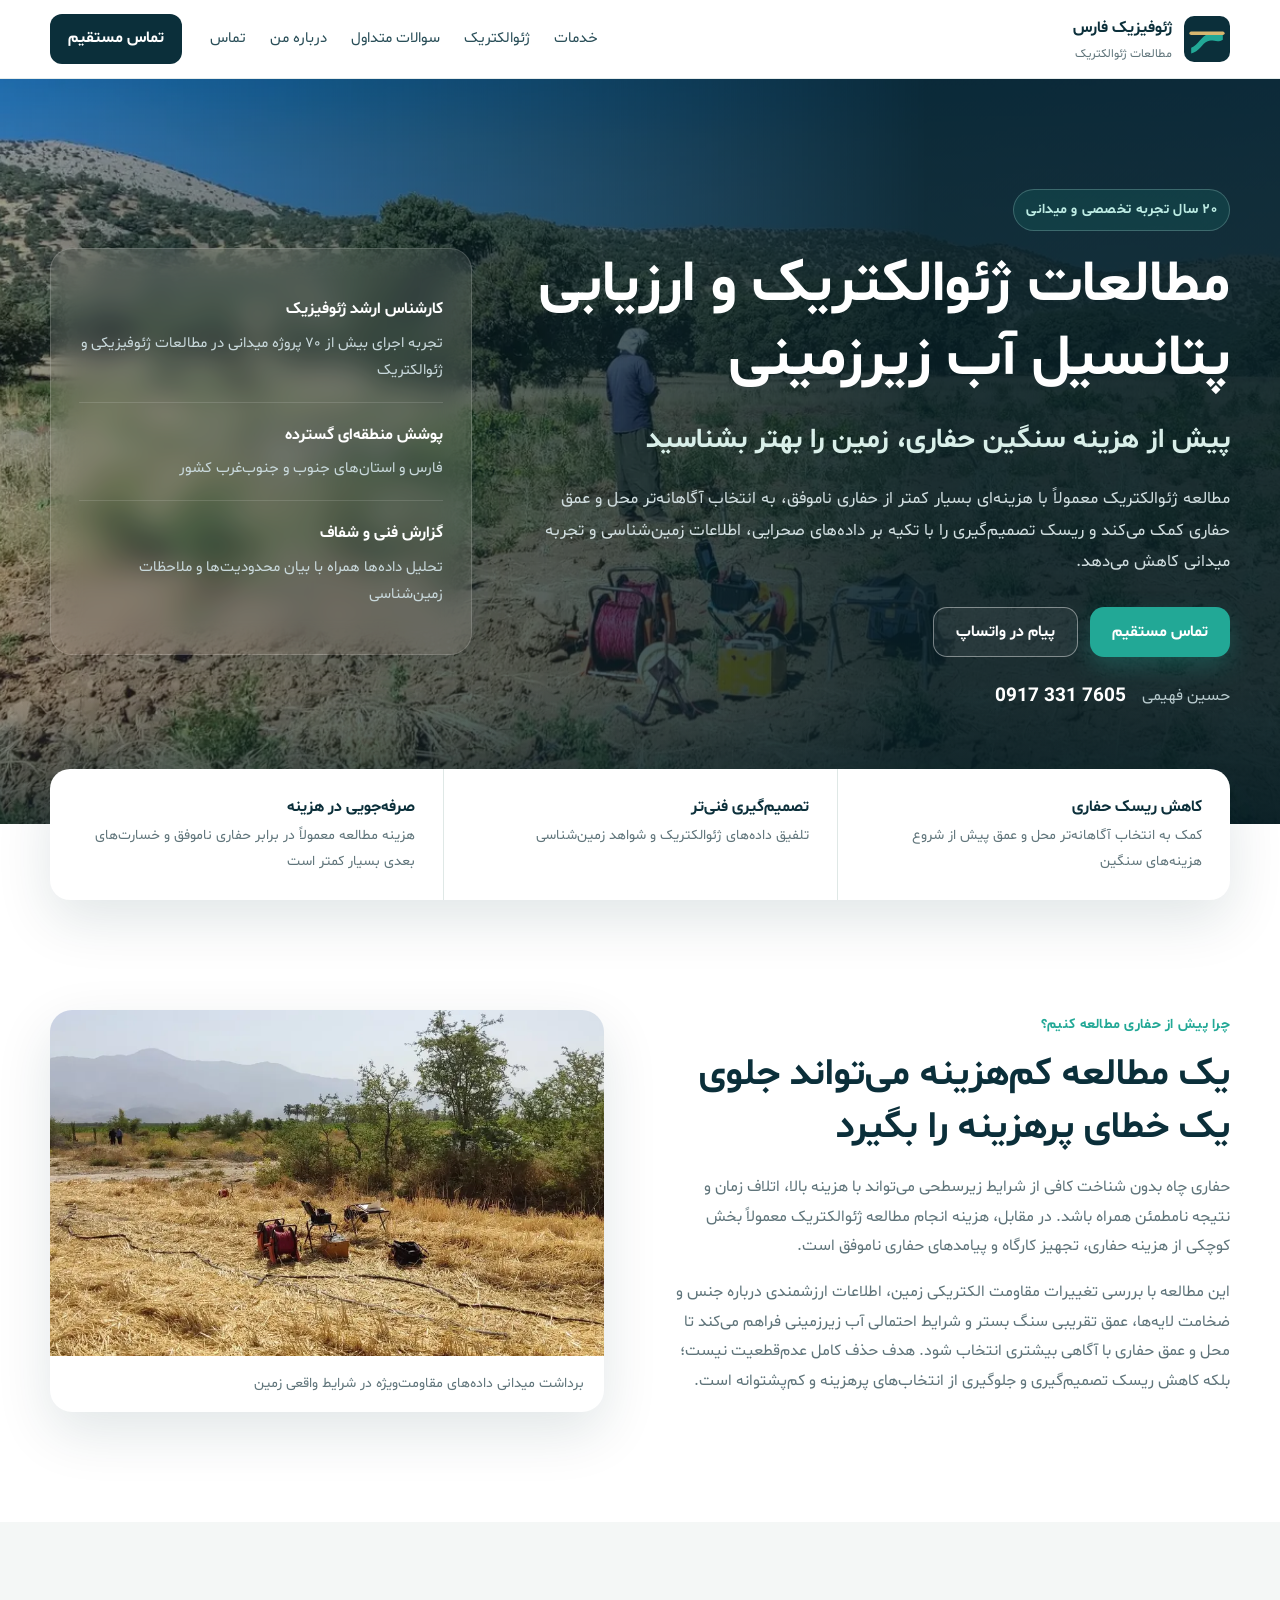
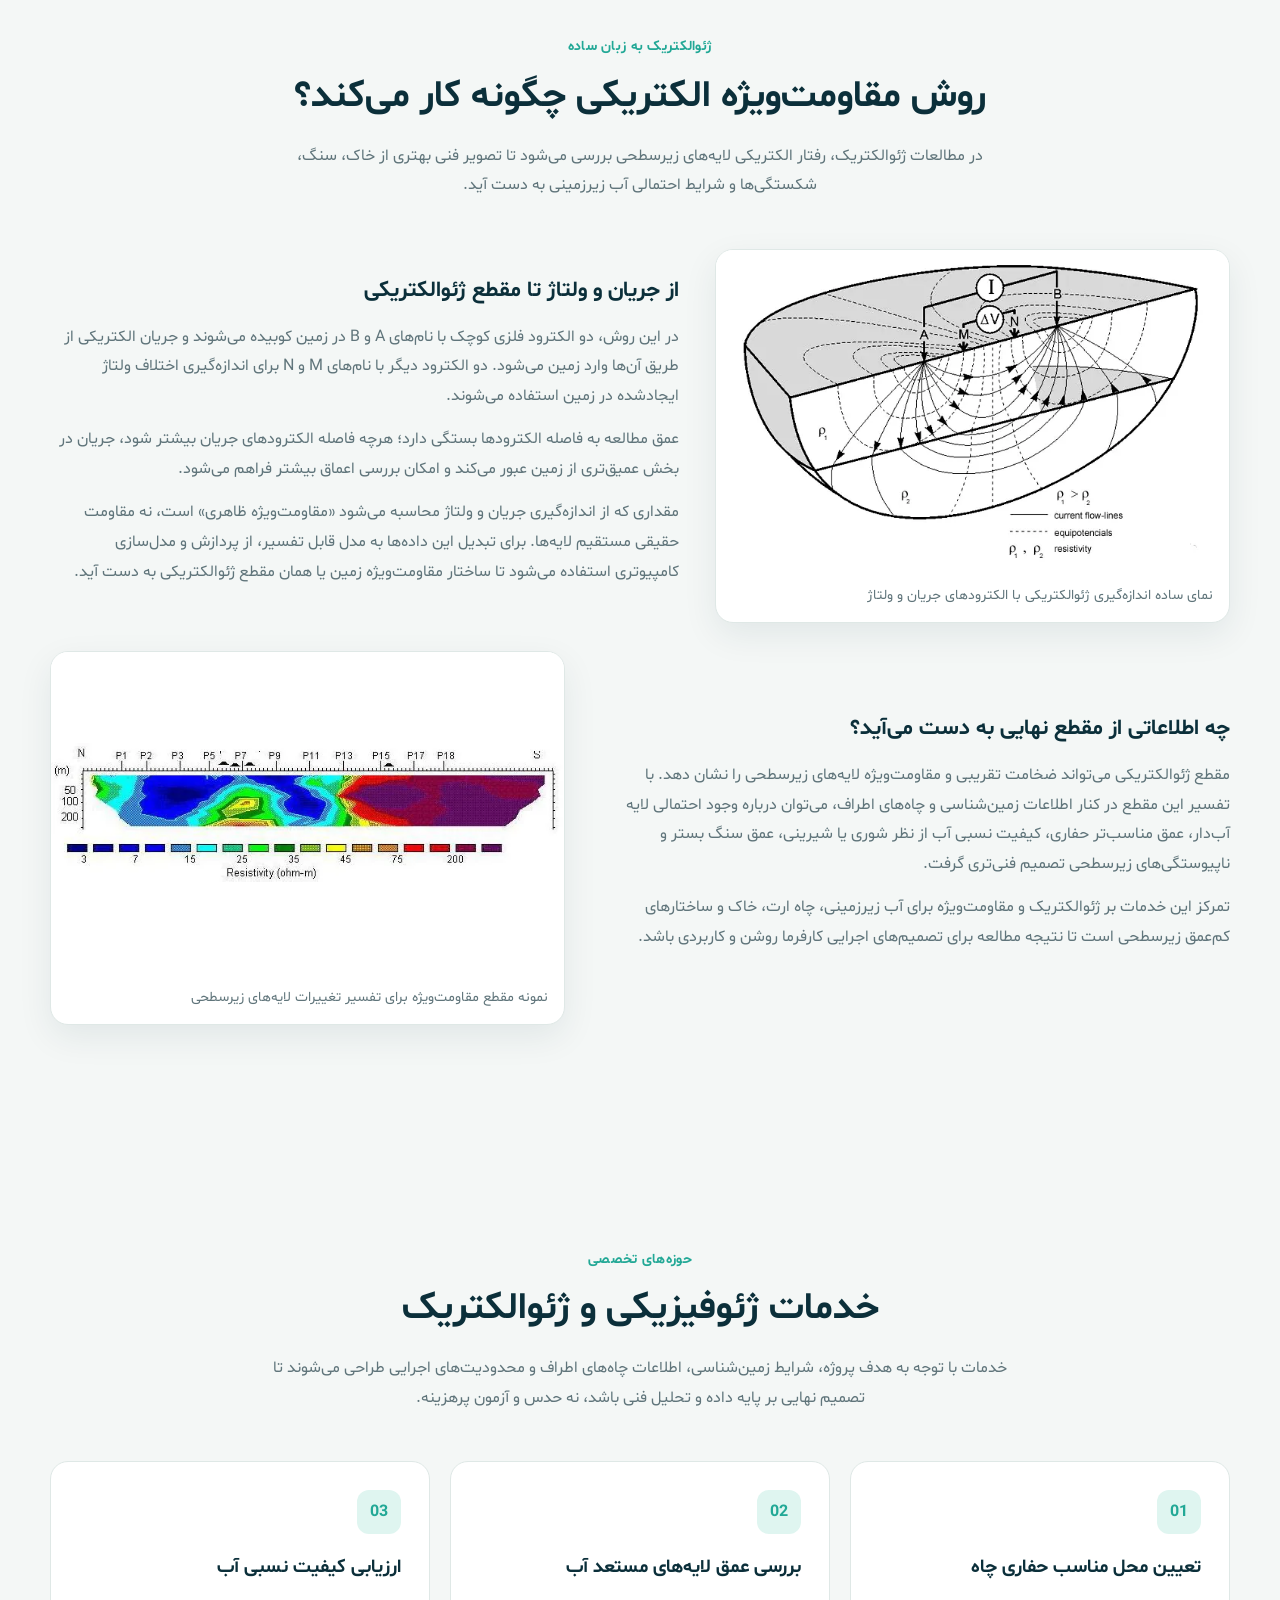
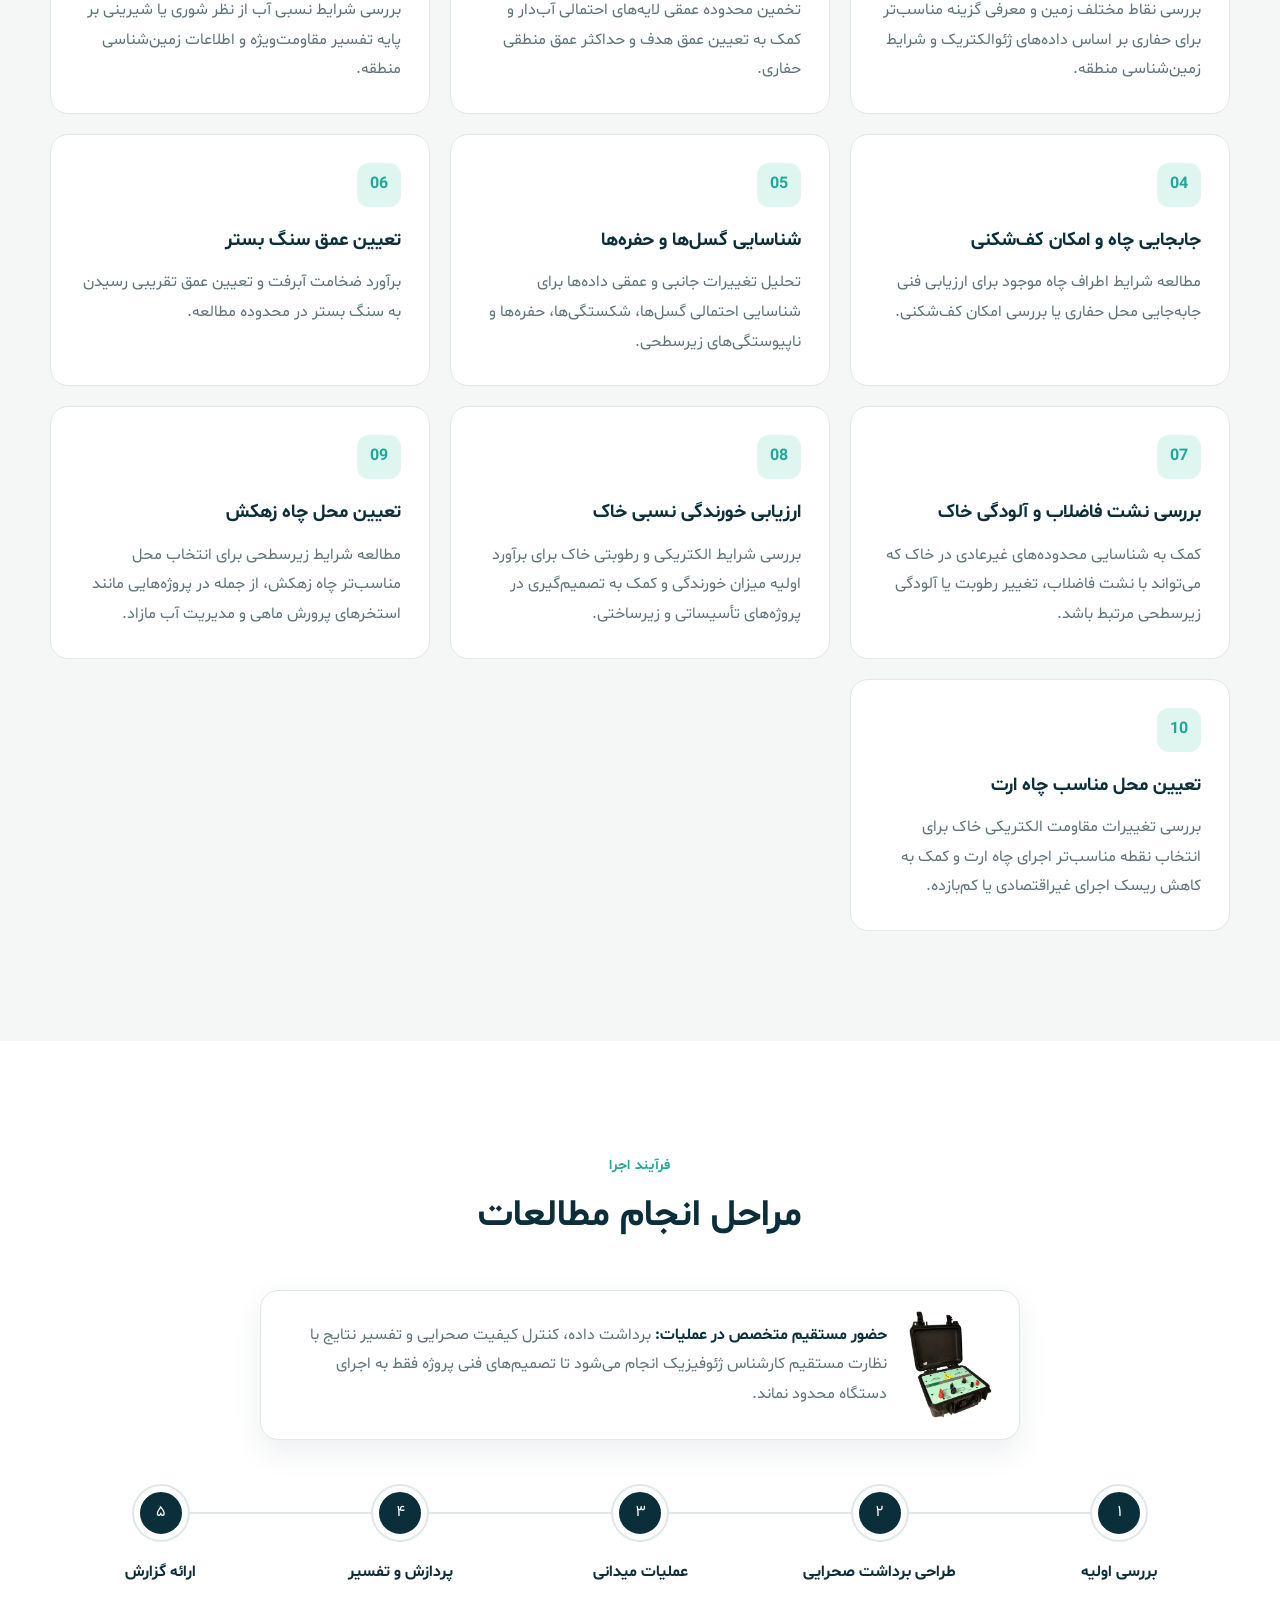
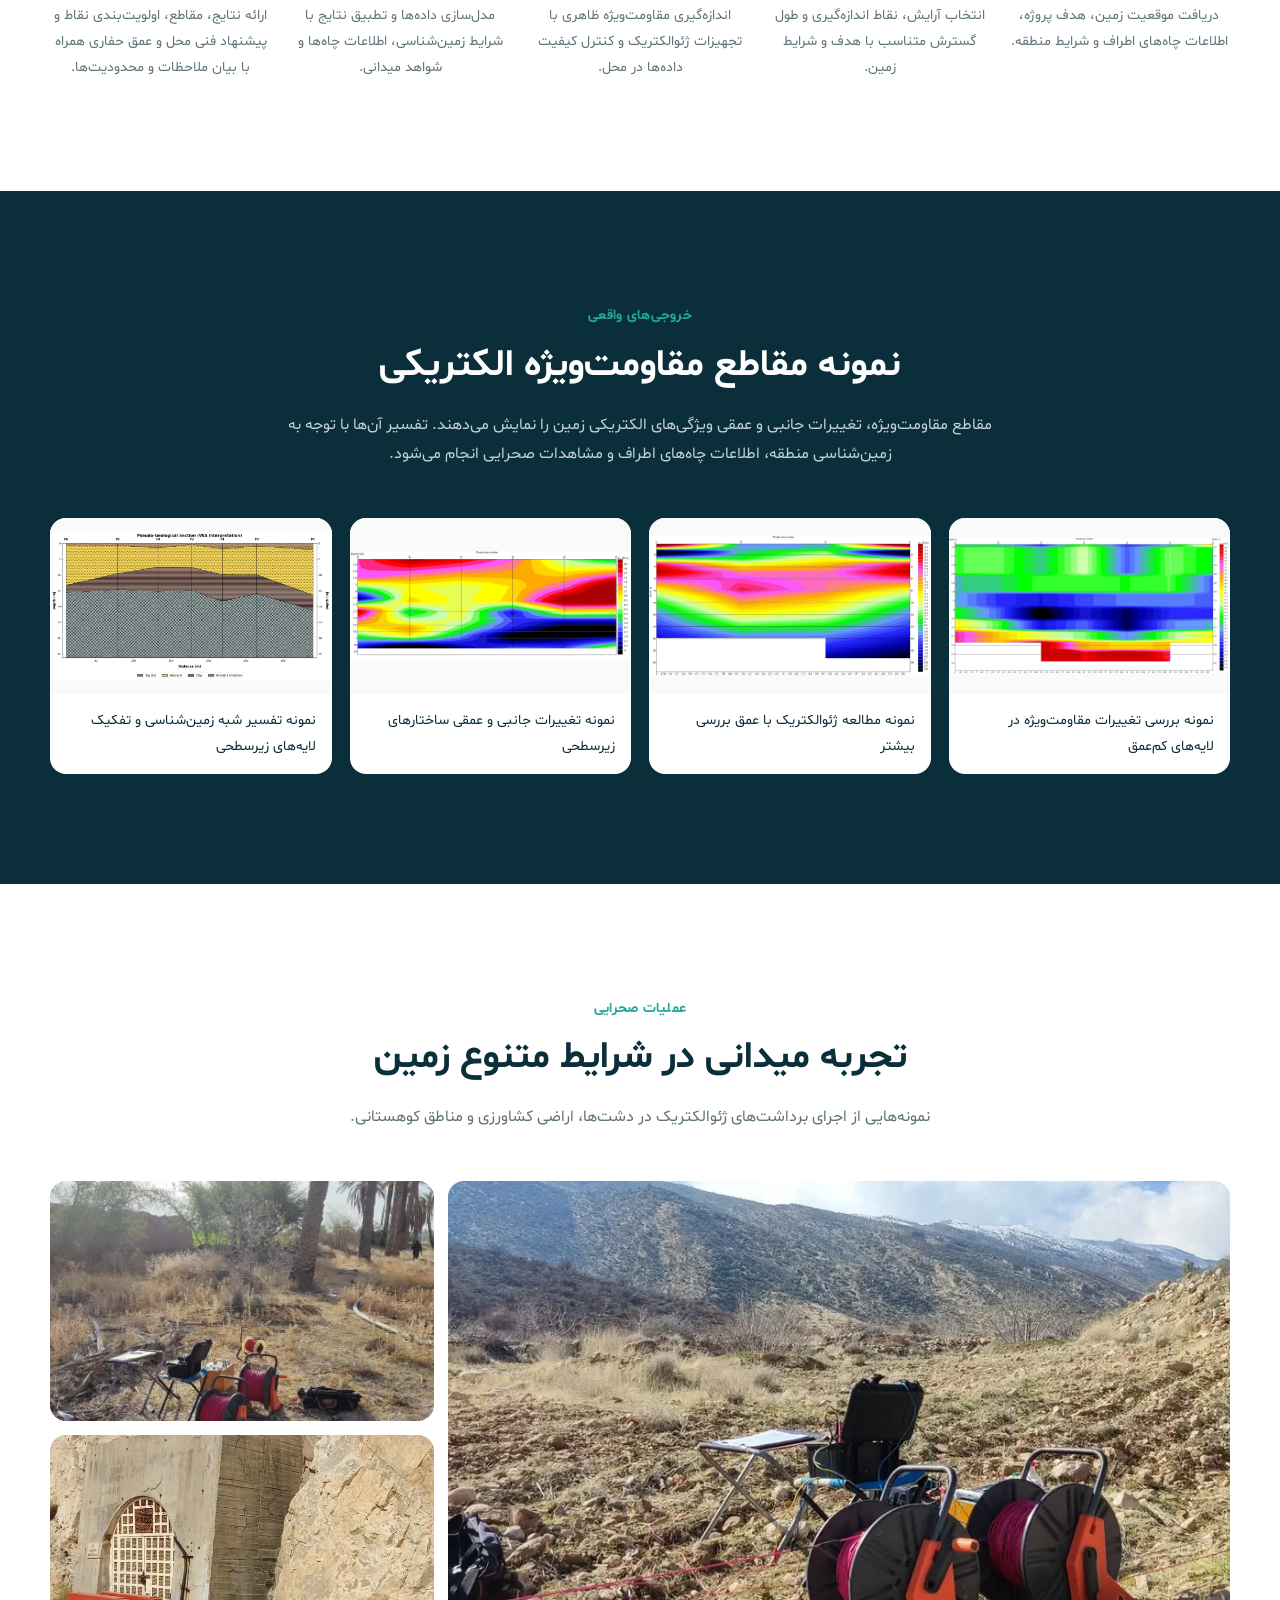
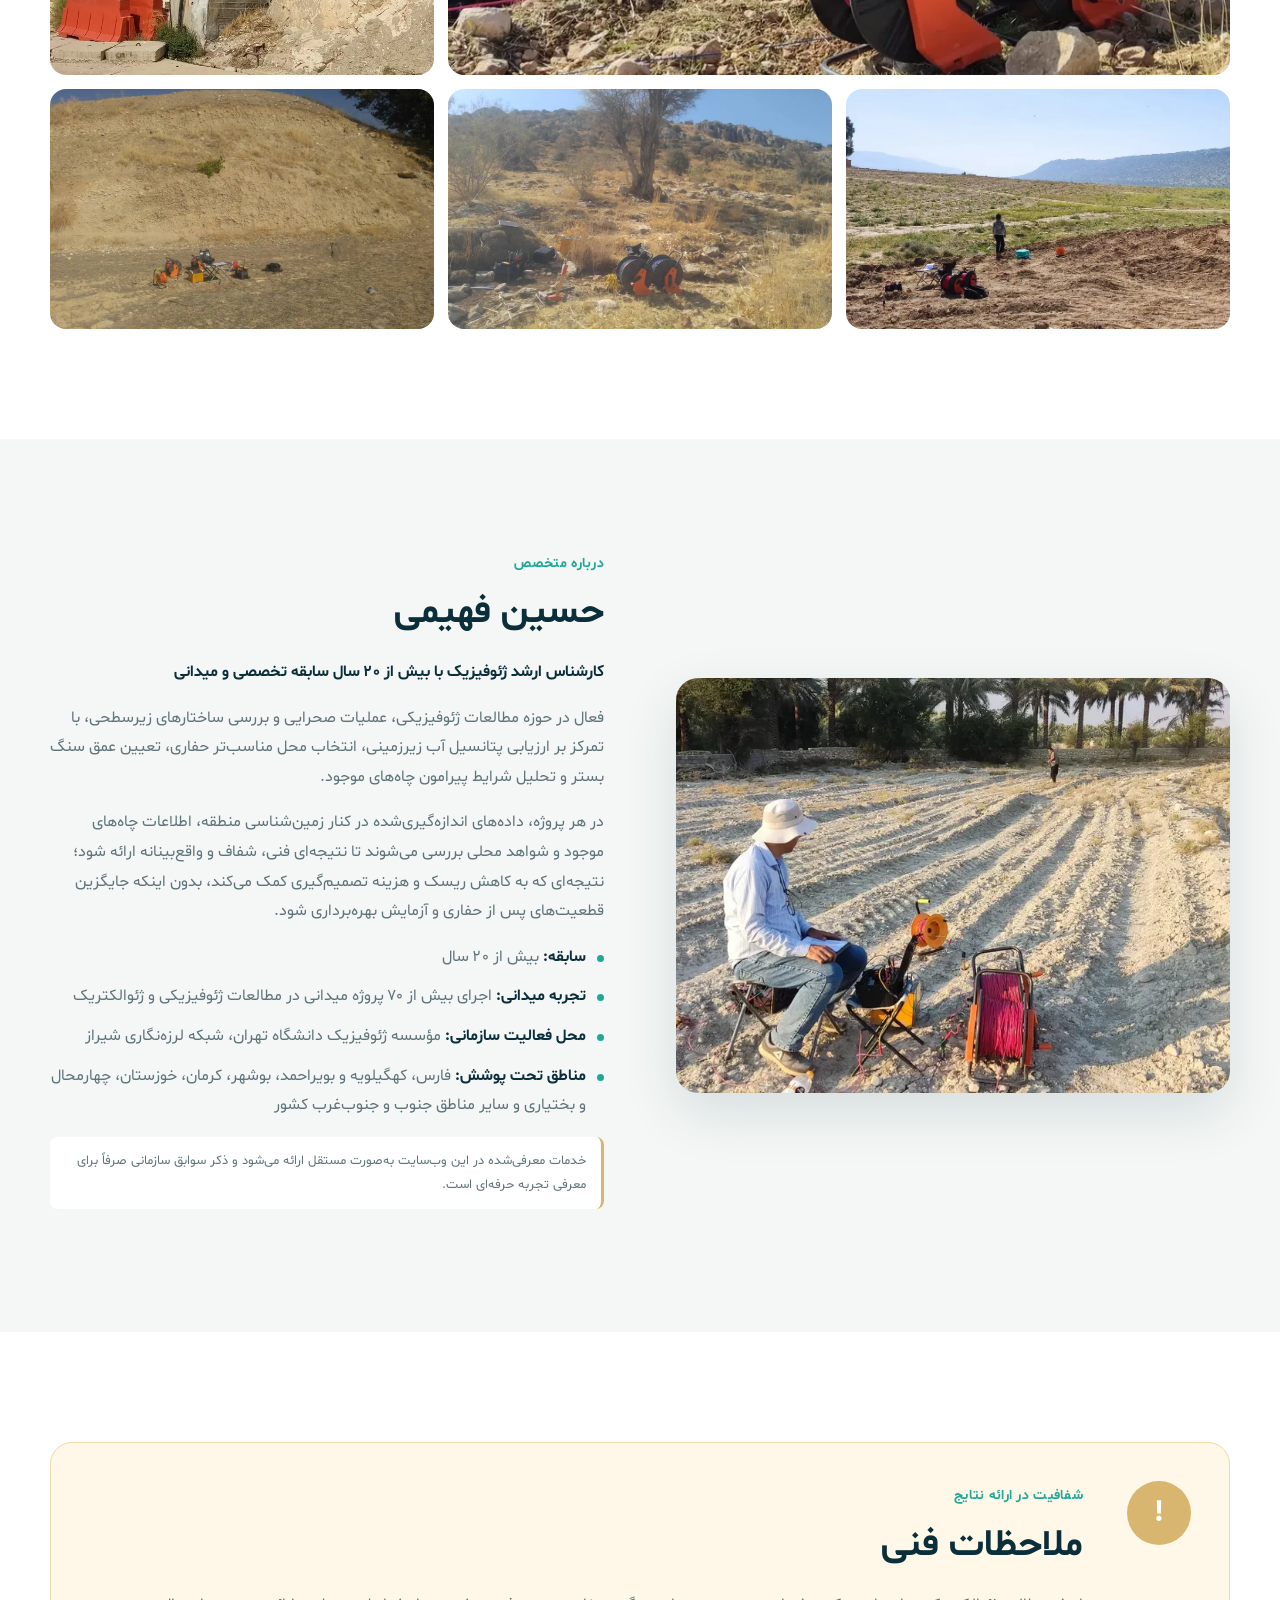
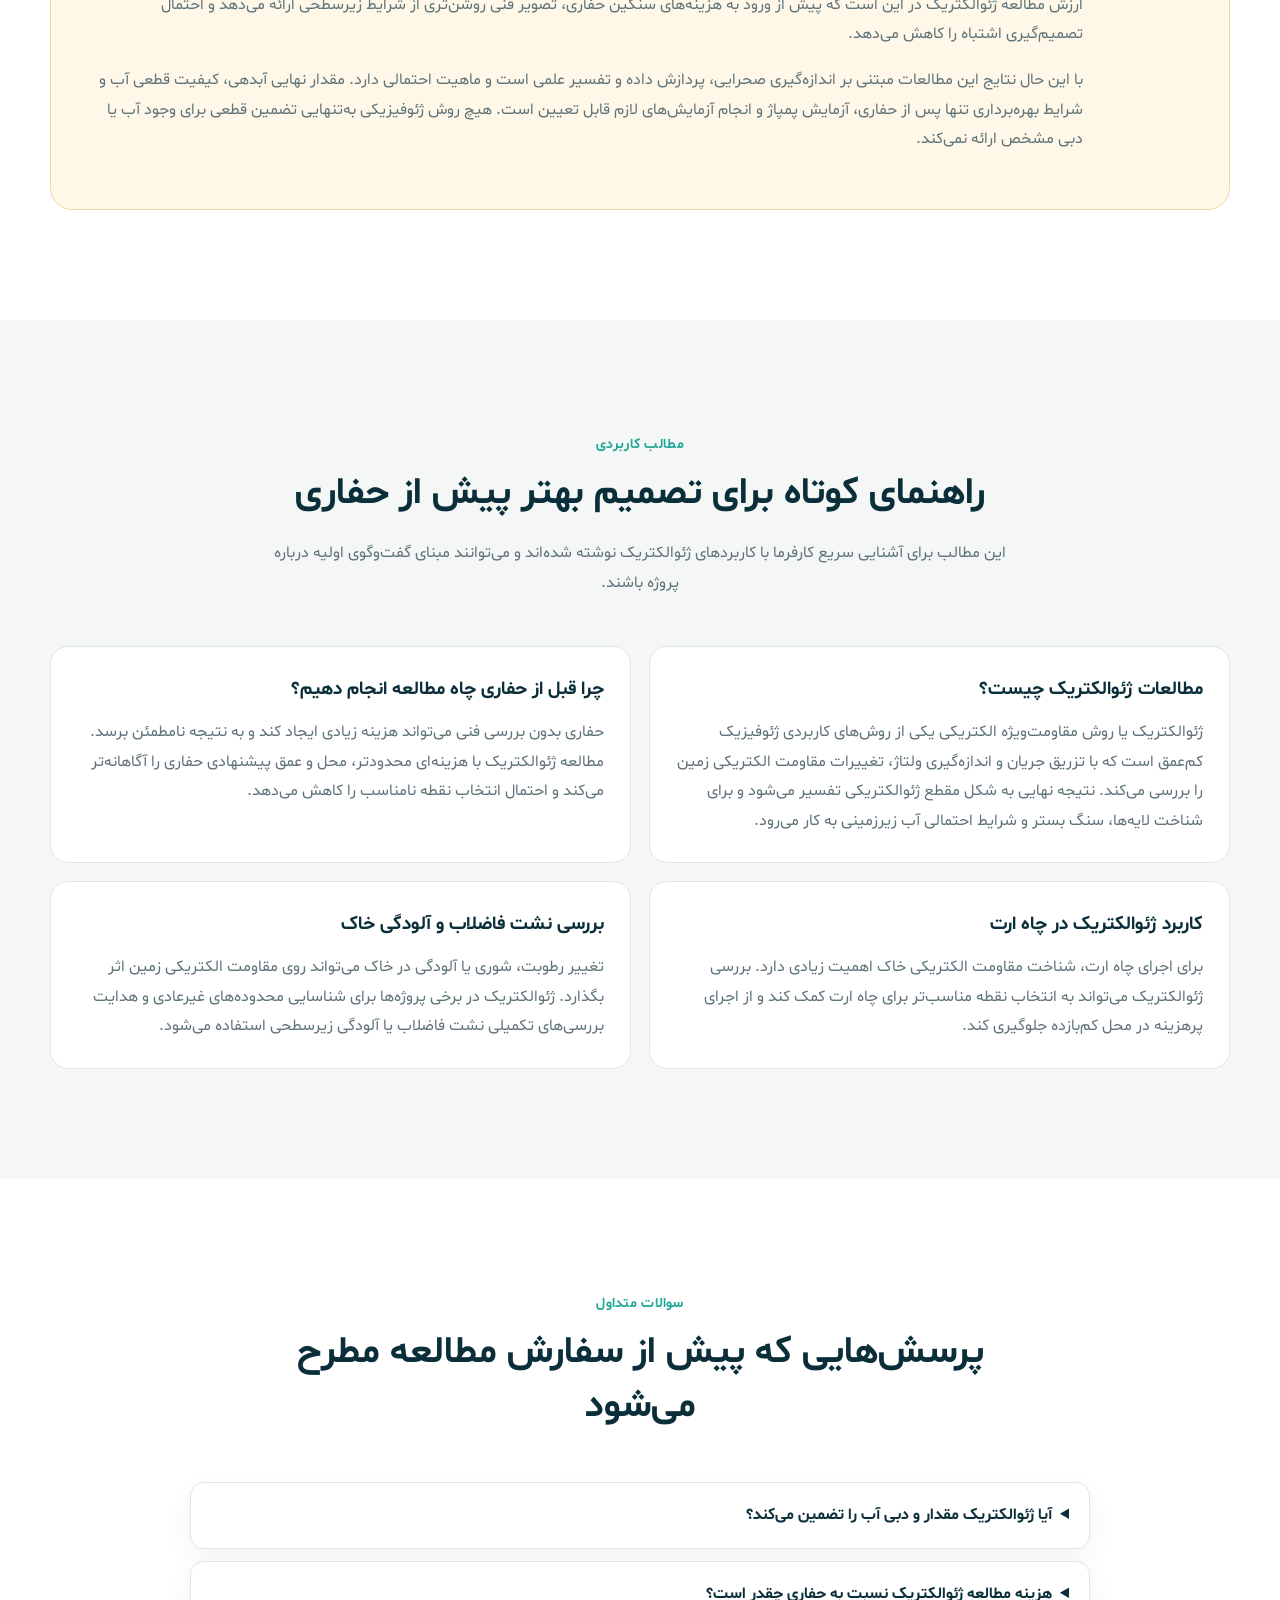
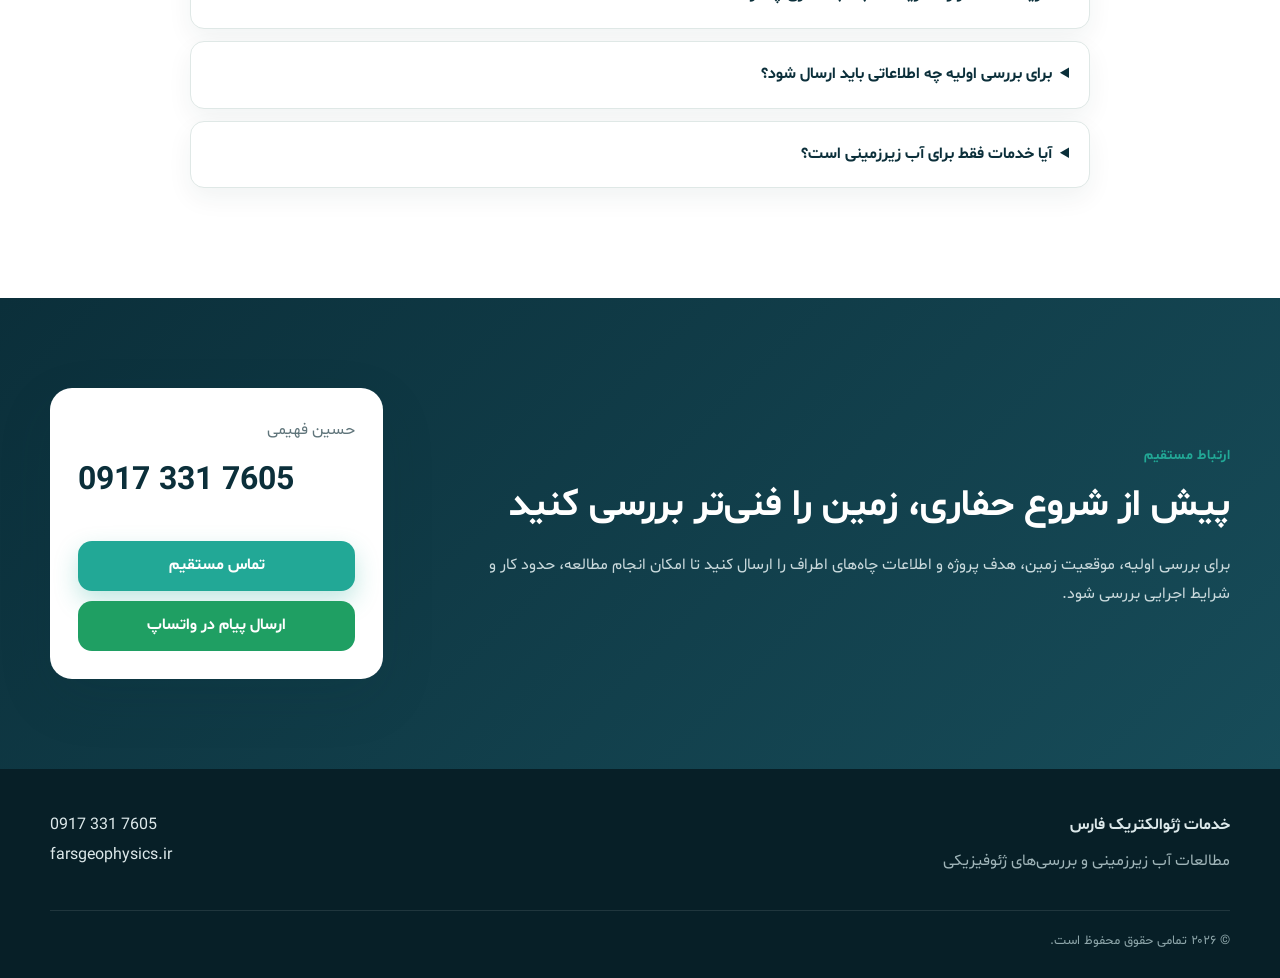
==== commit c533f963: "seo" ====
--- a/index.html
+++ b/index.html
@@ -3,16 +3,80 @@
 <head>
   <meta charset="utf-8">
   <meta name="viewport" content="width=device-width, initial-scale=1">
-  <title>خدمات ژئوالکتریک فارس | حسین فهیمی</title>
-  <meta name="description" content="مطالعات ژئوالکتریک برای شناخت بهتر زیرزمین، کاهش ریسک حفاری ناموفق، تعیین محل و عمق مناسب‌تر چاه و تفسیر ساختارهای زیرسطحی در جنوب و جنوب‌غرب ایران.">
+  <title>خدمات ژئوالکتریک در فارس و شیراز | تعیین محل حفاری چاه</title>
+  <meta name="description" content="مطالعات ژئوالکتریک و ژئوفیزیک آب زیرزمینی در فارس، شیراز و جنوب ایران؛ تعیین محل مناسب حفاری چاه، بررسی عمق آب، چاه ارت، نشت فاضلاب و کاهش ریسک حفاری ناموفق.">
+  <meta name="keywords" content="ژئوالکتریک فارس, ژئوالکتریک شیراز, ژئوفیزیک آب زیرزمینی, تعیین محل حفاری چاه, مطالعات مقاومت ویژه الکتریکی, تعیین محل چاه ارت, بررسی نشت فاضلاب, مطالعات ژئوفیزیکی جنوب ایران">
+  <meta name="robots" content="index, follow">
+  <link rel="canonical" href="https://farsgeophysics.ir/">
   <meta name="theme-color" content="#0b2f3a">
   <link rel="icon" href="favicon.svg" type="image/svg+xml">
   <link rel="stylesheet" href="styles.css">
-  <meta property="og:title" content="خدمات ژئوالکتریک فارس">
-  <meta property="og:description" content="هزینه‌ای محدود پیش از حفاری؛ تصمیمی آگاهانه‌تر و کم‌ریسک‌تر">
+  <meta property="og:title" content="خدمات ژئوالکتریک در فارس و شیراز">
+  <meta property="og:description" content="هزینه‌ای محدود پیش از حفاری؛ تصمیمی آگاهانه‌تر برای چاه، آب زیرزمینی و چاه ارت">
   <meta property="og:type" content="website">
   <meta property="og:url" content="https://farsgeophysics.ir">
   <meta property="og:image" content="https://farsgeophysics.ir/assets/hero.webp">
+  <script type="application/ld+json">
+  {
+    "@context": "https://schema.org",
+    "@graph": [
+      {
+        "@type": "ProfessionalService",
+        "@id": "https://farsgeophysics.ir/#business",
+        "name": "خدمات ژئوالکتریک فارس",
+        "url": "https://farsgeophysics.ir/",
+        "image": "https://farsgeophysics.ir/assets/hero.webp",
+        "telephone": "+989173317605",
+        "areaServed": ["فارس", "شیراز", "جنوب ایران", "جنوب‌غرب ایران", "بوشهر", "کرمان", "خوزستان", "کهگیلویه و بویراحمد", "چهارمحال و بختیاری"],
+        "founder": {
+          "@type": "Person",
+          "name": "حسین فهیمی",
+          "jobTitle": "کارشناس ارشد ژئوفیزیک"
+        },
+        "description": "مطالعات ژئوالکتریک و مقاومت ویژه الکتریکی برای تعیین محل مناسب حفاری چاه، بررسی آب زیرزمینی، چاه ارت، نشت فاضلاب و ساختارهای زیرسطحی.",
+        "knowsAbout": ["ژئوالکتریک", "مقاومت ویژه الکتریکی", "ژئوفیزیک آب زیرزمینی", "حفاری چاه", "چاه ارت", "نشت فاضلاب", "خورندگی خاک"]
+      },
+      {
+        "@type": "FAQPage",
+        "@id": "https://farsgeophysics.ir/#faq",
+        "mainEntity": [
+          {
+            "@type": "Question",
+            "name": "آیا ژئوالکتریک مقدار و دبی آب را تضمین می‌کند؟",
+            "acceptedAnswer": {
+              "@type": "Answer",
+              "text": "خیر. مقدار قطعی آبدهی، دبی و کیفیت آب تنها پس از حفاری، آزمایش پمپاژ و آزمایش‌های لازم مشخص می‌شود. ادعای تضمین قطعی معمولاً بیشتر جنبه جذب مشتری دارد. با این حال انجام مطالعه ژئوالکتریک کمک می‌کند بهترین نقطه قابل دفاع زمین و عمق منطقی‌تر حفاری انتخاب شود تا کارفرما آگاهانه‌تر وارد مرحله حفاری شود."
+            }
+          },
+          {
+            "@type": "Question",
+            "name": "چرا قبل از حفاری چاه مطالعه ژئوالکتریک انجام دهیم؟",
+            "acceptedAnswer": {
+              "@type": "Answer",
+              "text": "هزینه مطالعه معمولاً بسیار کمتر از هزینه حفاری ناموفق است و می‌تواند به انتخاب آگاهانه‌تر محل و عمق حفاری کمک کند."
+            }
+          },
+          {
+            "@type": "Question",
+            "name": "ژئوالکتریک برای چاه ارت هم کاربرد دارد؟",
+            "acceptedAnswer": {
+              "@type": "Answer",
+              "text": "بله. با بررسی تغییرات مقاومت الکتریکی خاک می‌توان نقطه مناسب‌تر برای اجرای چاه ارت را انتخاب کرد و ریسک اجرای کم‌بازده را کاهش داد."
+            }
+          },
+          {
+            "@type": "Question",
+            "name": "برای شروع بررسی چه اطلاعاتی لازم است؟",
+            "acceptedAnswer": {
+              "@type": "Answer",
+              "text": "موقعیت زمین، هدف پروژه، اطلاعات چاه‌های اطراف، محدودیت‌های دسترسی و هرگونه شواهد زمین‌شناسی یا محلی می‌تواند برای بررسی اولیه مفید باشد."
+            }
+          }
+        ]
+      }
+    ]
+  }
+  </script>
 </head>
 <body>
   <a class="skip-link" href="#main">رفتن به محتوای اصلی</a>
@@ -26,7 +90,7 @@
       </a>
       <button class="menu-toggle" type="button" aria-expanded="false" aria-controls="main-nav"><span></span><span></span><span></span><b>منو</b></button>
       <nav id="main-nav" class="main-nav" aria-label="منوی اصلی">
-        <a href="#services">خدمات</a><a href="#process">مراحل کار</a><a href="#results">نمونه نتایج</a><a href="#about">درباره من</a><a href="#contact">تماس</a>
+        <a href="#services">خدمات</a><a href="#learn">ژئوالکتریک</a><a href="#faq">سوالات متداول</a><a href="#about">درباره من</a><a href="#contact">تماس</a>
       </nav>
       <a class="header-call" href="tel:+989173317605">تماس مستقیم</a>
     </div>
@@ -75,6 +139,29 @@
       </div>
     </section>
 
+    <section class="section section-soft" id="learn">
+      <div class="container">
+        <header class="section-head reveal"><span class="section-kicker">ژئوالکتریک به زبان ساده</span><h2>روش مقاومت‌ویژه الکتریکی چگونه کار می‌کند؟</h2><p>در مطالعات ژئوالکتریک، رفتار الکتریکی لایه‌های زیرسطحی بررسی می‌شود تا تصویر فنی بهتری از خاک، سنگ، شکستگی‌ها و شرایط احتمالی آب زیرزمینی به دست آید.</p></header>
+        <div class="learn-grid">
+          <figure class="learn-figure reveal"><img src="assets/geoelectric-array.webp" alt="نحوه تزریق جریان و اندازه‌گیری ولتاژ در روش ژئوالکتریک مقاومت ویژه" loading="lazy"><figcaption>نمای ساده اندازه‌گیری ژئوالکتریکی با الکترودهای جریان و ولتاژ</figcaption></figure>
+          <div class="learn-copy reveal">
+            <h3>از جریان و ولتاژ تا مقطع ژئوالکتریکی</h3>
+            <p>در این روش، دو الکترود فلزی کوچک با نام‌های A و B در زمین کوبیده می‌شوند و جریان الکتریکی از طریق آن‌ها وارد زمین می‌شود. دو الکترود دیگر با نام‌های M و N برای اندازه‌گیری اختلاف ولتاژ ایجادشده در زمین استفاده می‌شوند.</p>
+            <p>عمق مطالعه به فاصله الکترودها بستگی دارد؛ هرچه فاصله الکترودهای جریان بیشتر شود، جریان در بخش عمیق‌تری از زمین عبور می‌کند و امکان بررسی اعماق بیشتر فراهم می‌شود.</p>
+            <p>مقداری که از اندازه‌گیری جریان و ولتاژ محاسبه می‌شود «مقاومت‌ویژه ظاهری» است، نه مقاومت حقیقی مستقیم لایه‌ها. برای تبدیل این داده‌ها به مدل قابل تفسیر، از پردازش و مدل‌سازی کامپیوتری استفاده می‌شود تا ساختار مقاومت‌ویژه زمین یا همان مقطع ژئوالکتریکی به دست آید.</p>
+          </div>
+        </div>
+        <div class="learn-grid learn-grid-alt">
+          <figure class="learn-figure reveal"><img src="assets/resistivity-section.webp" alt="نمونه مقطع مقاومت ویژه الکتریکی برای تفسیر لایه‌های زیرسطحی" loading="lazy"><figcaption>نمونه مقطع مقاومت‌ویژه برای تفسیر تغییرات لایه‌های زیرسطحی</figcaption></figure>
+          <div class="learn-copy reveal">
+            <h3>چه اطلاعاتی از مقطع نهایی به دست می‌آید؟</h3>
+            <p>مقطع ژئوالکتریکی می‌تواند ضخامت تقریبی و مقاومت‌ویژه لایه‌های زیرسطحی را نشان دهد. با تفسیر این مقطع در کنار اطلاعات زمین‌شناسی و چاه‌های اطراف، می‌توان درباره وجود احتمالی لایه آب‌دار، عمق مناسب‌تر حفاری، کیفیت نسبی آب از نظر شوری یا شیرینی، عمق سنگ بستر و ناپیوستگی‌های زیرسطحی تصمیم فنی‌تری گرفت.</p>
+            <p>تمرکز این خدمات بر ژئوالکتریک و مقاومت‌ویژه برای آب زیرزمینی، چاه ارت، خاک و ساختارهای کم‌عمق زیرسطحی است تا نتیجه مطالعه برای تصمیم‌های اجرایی کارفرما روشن و کاربردی باشد.</p>
+          </div>
+        </div>
+      </div>
+    </section>
+
     <section class="section section-soft" id="services">
       <div class="container">
         <header class="section-head reveal"><span class="section-kicker">حوزه‌های تخصصی</span><h2>خدمات ژئوفیزیکی و ژئوالکتریک</h2><p>خدمات با توجه به هدف پروژه، شرایط زمین‌شناسی، اطلاعات چاه‌های اطراف و محدودیت‌های اجرایی طراحی می‌شوند تا تصمیم نهایی بر پایه داده و تحلیل فنی باشد، نه حدس و آزمون پرهزینه.</p></header>
@@ -156,6 +243,30 @@
       </div>
     </section>
 
+    <section class="section section-soft" id="articles">
+      <div class="container">
+        <header class="section-head reveal"><span class="section-kicker">مطالب کاربردی</span><h2>راهنمای کوتاه برای تصمیم بهتر پیش از حفاری</h2><p>این مطالب برای آشنایی سریع کارفرما با کاربردهای ژئوالکتریک نوشته شده‌اند و می‌توانند مبنای گفت‌وگوی اولیه درباره پروژه باشند.</p></header>
+        <div class="article-grid">
+          <article class="article-card reveal"><h3>مطالعات ژئوالکتریک چیست؟</h3><p>ژئوالکتریک یا روش مقاومت‌ویژه الکتریکی یکی از روش‌های کاربردی ژئوفیزیک کم‌عمق است که با تزریق جریان و اندازه‌گیری ولتاژ، تغییرات مقاومت الکتریکی زمین را بررسی می‌کند. نتیجه نهایی به شکل مقطع ژئوالکتریکی تفسیر می‌شود و برای شناخت لایه‌ها، سنگ بستر و شرایط احتمالی آب زیرزمینی به کار می‌رود.</p></article>
+          <article class="article-card reveal"><h3>چرا قبل از حفاری چاه مطالعه انجام دهیم؟</h3><p>حفاری بدون بررسی فنی می‌تواند هزینه زیادی ایجاد کند و به نتیجه نامطمئن برسد. مطالعه ژئوالکتریک با هزینه‌ای محدودتر، محل و عمق پیشنهادی حفاری را آگاهانه‌تر می‌کند و احتمال انتخاب نقطه نامناسب را کاهش می‌دهد.</p></article>
+          <article class="article-card reveal"><h3>کاربرد ژئوالکتریک در چاه ارت</h3><p>برای اجرای چاه ارت، شناخت مقاومت الکتریکی خاک اهمیت زیادی دارد. بررسی ژئوالکتریک می‌تواند به انتخاب نقطه مناسب‌تر برای چاه ارت کمک کند و از اجرای پرهزینه در محل کم‌بازده جلوگیری کند.</p></article>
+          <article class="article-card reveal"><h3>بررسی نشت فاضلاب و آلودگی خاک</h3><p>تغییر رطوبت، شوری یا آلودگی در خاک می‌تواند روی مقاومت الکتریکی زمین اثر بگذارد. ژئوالکتریک در برخی پروژه‌ها برای شناسایی محدوده‌های غیرعادی و هدایت بررسی‌های تکمیلی نشت فاضلاب یا آلودگی زیرسطحی استفاده می‌شود.</p></article>
+        </div>
+      </div>
+    </section>
+
+    <section class="section faq-section" id="faq">
+      <div class="container">
+        <header class="section-head reveal"><span class="section-kicker">سوالات متداول</span><h2>پرسش‌هایی که پیش از سفارش مطالعه مطرح می‌شود</h2></header>
+        <div class="faq-list">
+          <details class="faq-item reveal"><summary>آیا ژئوالکتریک مقدار و دبی آب را تضمین می‌کند؟</summary><p>خیر. مقدار قطعی آبدهی، دبی و کیفیت آب تنها پس از حفاری، آزمایش پمپاژ و آزمایش‌های لازم مشخص می‌شود. ادعای تضمین قطعی معمولاً بیشتر جنبه جذب مشتری دارد. با این حال انجام مطالعه ژئوالکتریک کمک می‌کند بهترین نقطه قابل دفاع زمین و عمق منطقی‌تر حفاری انتخاب شود تا کارفرما آگاهانه‌تر وارد مرحله حفاری شود.</p></details>
+          <details class="faq-item reveal"><summary>هزینه مطالعه ژئوالکتریک نسبت به حفاری چقدر است؟</summary><p>هزینه مطالعه معمولاً در برابر هزینه حفاری، تجهیز کارگاه و پیامدهای حفاری ناموفق بسیار کمتر است. به همین دلیل انجام مطالعه پیش از حفاری می‌تواند تصمیم اقتصادی‌تری برای کارفرما باشد.</p></details>
+          <details class="faq-item reveal"><summary>برای بررسی اولیه چه اطلاعاتی باید ارسال شود؟</summary><p>موقعیت زمین، هدف پروژه، اطلاعات چاه‌های اطراف، دسترسی به محل، محدودیت‌های اجرایی و هرگونه مشاهده محلی یا زمین‌شناسی می‌تواند برای تصمیم‌گیری اولیه مفید باشد.</p></details>
+          <details class="faq-item reveal"><summary>آیا خدمات فقط برای آب زیرزمینی است؟</summary><p>خیر. علاوه بر ارزیابی پتانسیل آب زیرزمینی و تعیین محل حفاری چاه، این روش در بررسی چاه ارت، نشت فاضلاب، آلودگی خاک، خورندگی نسبی خاک، عمق سنگ بستر و برخی ساختارهای زیرسطحی نیز کاربرد دارد.</p></details>
+        </div>
+      </div>
+    </section>
+
     <section class="contact-section" id="contact">
       <div class="container contact-grid">
         <div class="contact-copy reveal"><span class="section-kicker">ارتباط مستقیم</span><h2>پیش از شروع حفاری، زمین را فنی‌تر بررسی کنید</h2><p>برای بررسی اولیه، موقعیت زمین، هدف پروژه و اطلاعات چاه‌های اطراف را ارسال کنید تا امکان انجام مطالعه، حدود کار و شرایط اجرایی بررسی شود.</p></div>
--- a/styles.css
+++ b/styles.css
@@ -5,10 +5,10 @@
 .site-header{position:sticky;top:0;z-index:50;background:rgba(255,255,255,.9);backdrop-filter:blur(16px);border-bottom:1px solid rgba(223,232,230,.8)}.nav-wrap{height:78px;display:flex;align-items:center;gap:28px}.brand{display:flex;align-items:center;gap:12px;margin-left:auto}.brand-mark{width:46px;height:46px}.brand-mark svg{width:100%;height:100%;fill:var(--ink)}.brand-mark .wave{fill:var(--teal)}.brand-mark .line{fill:none;stroke:var(--sand);stroke-width:5;stroke-linecap:round}.brand strong,.brand small{display:block}.brand strong{font-family:var(--font-display);font-size:1.03rem}.brand small{color:var(--muted);font-size:.76rem}.main-nav{display:flex;gap:24px;align-items:center}.main-nav a{font-family:var(--font-display);font-size:.94rem;color:#294e58}.main-nav a:hover{color:var(--teal)}.header-call{background:var(--ink);color:#fff;padding:10px 18px;border-radius:12px;font-family:var(--font-display);font-weight:700}.menu-toggle{display:none;background:none;border:0;padding:8px}.menu-toggle span{display:block;width:24px;height:2px;background:var(--ink);margin:5px}.menu-toggle b{display:none}
 .hero{position:relative;min-height:740px;display:grid;align-items:center;overflow:hidden;background:var(--ink)}.hero-bg{position:absolute;inset:0;background:linear-gradient(90deg,rgba(6,29,36,.33),rgba(6,29,36,.9) 72%),url("assets/hero.webp") center/cover no-repeat;transform:scale(1.02)}.hero::after{content:"";position:absolute;inset:auto 0 0;height:140px;background:linear-gradient(transparent,rgba(6,29,36,.65))}.hero-inner{position:relative;z-index:2;display:grid;grid-template-columns:1.25fr .75fr;gap:56px;align-items:center;padding-block:110px}.hero-copy{color:#fff}.eyebrow,.section-kicker{display:inline-flex;align-items:center;gap:9px;color:var(--teal);font-family:var(--font-display);font-weight:800;font-size:.88rem;letter-spacing:.02em}.eyebrow{color:#bdece4;background:rgba(34,168,150,.14);border:1px solid rgba(189,236,228,.25);padding:7px 12px;border-radius:999px}.hero h1{font-family:var(--font-display);font-size:clamp(2.2rem,4.6vw,4.6rem);line-height:1.25;margin:18px 0}.hero-lead{font-family:var(--font-display);font-size:clamp(1.25rem,2.2vw,2rem);font-weight:700;color:#d9efe9;margin:0 0 12px}.hero-text{font-size:1.06rem;max-width:760px;color:#d0dddf}.hero-actions{display:flex;flex-wrap:wrap;gap:12px;margin:30px 0 22px}.btn{display:inline-flex;justify-content:center;align-items:center;min-height:50px;padding:0 22px;border-radius:14px;font-family:var(--font-display);font-weight:800;transition:.25s}.btn:hover{transform:translateY(-2px)}.btn-primary{background:var(--teal);color:#fff;box-shadow:0 10px 25px rgba(34,168,150,.28)}.btn-secondary{border:1px solid rgba(255,255,255,.42);color:#fff;background:rgba(255,255,255,.06)}.btn-whatsapp{background:#1f9f63;color:#fff}.btn-block{width:100%}.hero-contact{display:flex;gap:16px;align-items:center;color:#fff}.hero-contact span{color:#b7c9cc}.hero-contact a{font-size:1.18rem;font-weight:900}.hero-card{color:#fff;background:rgba(255,255,255,.09);border:1px solid rgba(255,255,255,.16);backdrop-filter:blur(15px);padding:28px;border-radius:var(--radius);box-shadow:var(--shadow)}.hero-card div{padding:18px 0;border-bottom:1px solid rgba(255,255,255,.13)}.hero-card div:last-child{border:0}.hero-card strong,.hero-card span{display:block}.hero-card strong{font-family:var(--font-display)}.hero-card span{color:#c9d9dc;font-size:.91rem;margin-top:5px}
 .trust-strip{position:relative;z-index:3;margin-top:-55px}.trust-grid{display:grid;grid-template-columns:repeat(3,1fr);background:#fff;border-radius:20px;box-shadow:var(--shadow);overflow:hidden}.trust-grid div{padding:24px 28px;border-left:1px solid var(--line)}.trust-grid div:last-child{border:0}.trust-grid b,.trust-grid span{display:block}.trust-grid b{font-family:var(--font-display)}.trust-grid span{color:var(--muted);font-size:.9rem}.section{padding:110px 0}.section-soft{background:var(--soft)}.split,.about-grid{display:grid;grid-template-columns:1fr 1fr;gap:72px;align-items:center}.section-copy h2,.section-head h2,.contact-copy h2,.caution-card h2{font-family:var(--font-display);font-size:clamp(1.8rem,3vw,3rem);line-height:1.4;margin:8px 0 18px}.section-copy p,.section-head p,.contact-copy p,.caution-card p{color:var(--muted)}.section-head{max-width:760px;margin:0 auto 48px;text-align:center}.image-card,.portrait-card{margin:0;border-radius:var(--radius);overflow:hidden;box-shadow:var(--shadow);background:#fff}.image-card img{aspect-ratio:16/10;object-fit:cover}.image-card figcaption{padding:15px 20px;color:var(--muted);font-size:.88rem}
-.service-grid{display:grid;grid-template-columns:repeat(3,1fr);gap:20px}.service-card{background:#fff;border:1px solid var(--line);border-radius:18px;padding:28px;transition:.25s}.service-card:hover{transform:translateY(-6px);box-shadow:var(--shadow);border-color:transparent}.service-card>span{display:inline-flex;width:44px;height:44px;border-radius:12px;align-items:center;justify-content:center;background:var(--teal-2);color:var(--teal);font-weight:900}.service-card h3{font-family:var(--font-display);margin:17px 0 10px}.service-card p{margin:0;color:var(--muted)}
+.learn-grid{display:grid;grid-template-columns:.9fr 1.1fr;gap:36px;align-items:center;margin-top:28px}.learn-grid-alt{grid-template-columns:1.1fr .9fr}.learn-grid-alt .learn-figure{order:2}.learn-figure{margin:0;background:#fff;border:1px solid var(--line);border-radius:18px;overflow:hidden;box-shadow:0 12px 34px rgba(11,47,58,.08)}.learn-figure img{width:100%;aspect-ratio:16/10;object-fit:contain;background:#fff}.learn-figure figcaption{padding:13px 16px;color:var(--muted);font-size:.86rem}.learn-copy{color:var(--muted)}.learn-copy h3{font-family:var(--font-display);color:var(--ink);margin:0 0 12px;font-size:1.35rem}.learn-copy p{margin:0 0 14px}.service-grid{display:grid;grid-template-columns:repeat(3,1fr);gap:20px}.service-card{background:#fff;border:1px solid var(--line);border-radius:18px;padding:28px;transition:.25s}.service-card:hover{transform:translateY(-6px);box-shadow:var(--shadow);border-color:transparent}.service-card>span{display:inline-flex;width:44px;height:44px;border-radius:12px;align-items:center;justify-content:center;background:var(--teal-2);color:var(--teal);font-weight:900}.service-card h3{font-family:var(--font-display);margin:17px 0 10px}.service-card p{margin:0;color:var(--muted)}
 .field-presence{display:flex;align-items:center;gap:22px;max-width:760px;margin:0 auto 46px;padding:20px 24px;background:#fff;border:1px solid var(--line);border-radius:18px;box-shadow:0 12px 32px rgba(11,47,58,.08)}.field-presence p{margin:0;color:var(--muted)}.field-presence strong{color:var(--ink)}.device-thumb{width:86px;max-height:108px;object-fit:contain;flex:0 0 auto}.timeline{list-style:none;margin:0;padding:0;display:grid;grid-template-columns:repeat(5,1fr);gap:18px;position:relative}.timeline::before{content:"";position:absolute;right:8%;left:8%;top:26px;height:2px;background:var(--line)}.timeline li{position:relative;text-align:center}.timeline li>span{position:relative;z-index:2;display:grid;place-items:center;width:54px;height:54px;margin:0 auto 18px;background:var(--ink);color:#fff;border:6px solid #fff;border-radius:50%;box-shadow:0 0 0 2px var(--line)}.timeline h3{font-family:var(--font-display);font-size:1rem}.timeline p{font-size:.88rem;color:var(--muted);margin:0}.section-dark{background:var(--ink);color:#fff}.section-head.light p{color:#bfd0d3}.result-grid{display:grid;grid-template-columns:repeat(auto-fit,minmax(240px,1fr));gap:18px}.result-card,.gallery-grid button{border:0;padding:0;background:#fff;border-radius:16px;overflow:hidden;cursor:zoom-in;text-align:right}.result-card img{width:100%;aspect-ratio:16/10;object-fit:contain;background:#f8fbfa}.result-card span{display:block;padding:14px 16px;color:var(--ink);font-size:.88rem}
 .gallery-grid{display:grid;grid-template-columns:repeat(3,1fr);gap:14px}.gallery-grid button{min-height:220px}.gallery-grid button img{width:100%;height:100%;aspect-ratio:16/10;object-fit:cover;transition:.4s}.gallery-grid button:hover img{transform:scale(1.04)}.gallery-main{grid-column:span 2;grid-row:span 2}.gallery-main img{aspect-ratio:16/10}.portrait-card img{width:100%;aspect-ratio:4/3;object-fit:cover}.about-title{font-family:var(--font-display);font-weight:800;color:var(--ink)!important}.facts{padding:0;list-style:none}.facts li{margin:10px 0;padding-right:18px;position:relative;color:var(--muted)}.facts li::before{content:"";position:absolute;right:0;top:.75em;width:7px;height:7px;background:var(--teal);border-radius:50%}.facts strong{color:var(--ink)}.disclaimer-inline{font-size:.82rem;padding:12px 15px;background:#fff;border-right:3px solid var(--sand);border-radius:8px}.caution-card{display:grid;grid-template-columns:80px 1fr;gap:28px;padding:38px;background:#fff8e8;border:1px solid #ecd9ac;border-radius:var(--radius)}.caution-icon{width:64px;height:64px;display:grid;place-items:center;border-radius:50%;background:var(--sand);color:#fff;font-size:2rem;font-weight:900}
-.contact-section{padding:90px 0;background:linear-gradient(135deg,#0b2f3a,#174c59);color:#fff}.contact-grid{display:grid;grid-template-columns:1.4fr .6fr;gap:70px;align-items:center}.contact-copy p{color:#c9d9dc}.contact-card{background:#fff;color:var(--ink);border-radius:var(--radius);padding:28px;box-shadow:var(--shadow)}.contact-card>span{display:block;color:var(--muted)}.phone-number{display:block;font-size:2rem;font-weight:900;margin:6px 0 20px}.contact-card .btn{margin-top:10px}.site-footer{background:#071f27;color:#dce8ea;padding:42px 0 24px}.footer-grid{display:flex;justify-content:space-between;gap:30px}.footer-grid p{color:#9fb4b8;margin:6px 0}.footer-grid div:last-child{text-align:left}.footer-grid div:last-child a,.footer-grid div:last-child span{display:block}.copyright{margin-top:28px;padding-top:18px;border-top:1px solid rgba(255,255,255,.1);color:#8ea6aa;font-size:.82rem}.mobile-actions{display:none}.lightbox{border:0;padding:16px;background:rgba(3,17,21,.94);width:min(96vw,1500px);height:min(92vh,1000px);border-radius:18px}.lightbox::backdrop{background:rgba(0,0,0,.78)}.lightbox img{width:100%;height:100%;object-fit:contain}.lightbox-close{position:absolute;left:18px;top:12px;border:0;background:#fff;color:#111;width:40px;height:40px;border-radius:50%;font-size:1.7rem;cursor:pointer}.reveal{opacity:0;transform:translateY(22px);transition:opacity .7s ease,transform .7s ease}.reveal.visible{opacity:1;transform:none}
-@media(max-width:980px){.main-nav{position:absolute;top:78px;right:16px;left:16px;background:#fff;box-shadow:var(--shadow);border-radius:16px;padding:14px;display:none;flex-direction:column;align-items:stretch}.main-nav.open{display:flex}.main-nav a{padding:10px}.menu-toggle{display:block}.header-call{display:none}.hero{min-height:auto}.hero-inner{grid-template-columns:1fr;padding-block:90px 130px}.hero-card{display:none}.trust-grid{grid-template-columns:1fr}.trust-grid div{border-left:0;border-bottom:1px solid var(--line)}.split,.about-grid,.contact-grid{grid-template-columns:1fr}.service-grid{grid-template-columns:repeat(2,1fr)}.timeline{grid-template-columns:1fr 1fr}.timeline::before{display:none}.result-grid{grid-template-columns:1fr}}
+.article-grid{display:grid;grid-template-columns:repeat(2,1fr);gap:18px}.article-card{background:#fff;border:1px solid var(--line);border-radius:18px;padding:26px}.article-card h3{font-family:var(--font-display);margin:0 0 10px;color:var(--ink)}.article-card p{margin:0;color:var(--muted)}.faq-list{max-width:900px;margin:0 auto;display:grid;gap:12px}.faq-item{background:#fff;border:1px solid var(--line);border-radius:14px;padding:0 20px;box-shadow:0 10px 26px rgba(11,47,58,.06)}.faq-item summary{font-family:var(--font-display);font-weight:800;color:var(--ink);cursor:pointer;padding:18px 0}.faq-item p{margin:0 0 18px;color:var(--muted)}.contact-section{padding:90px 0;background:linear-gradient(135deg,#0b2f3a,#174c59);color:#fff}.contact-grid{display:grid;grid-template-columns:1.4fr .6fr;gap:70px;align-items:center}.contact-copy p{color:#c9d9dc}.contact-card{background:#fff;color:var(--ink);border-radius:var(--radius);padding:28px;box-shadow:var(--shadow)}.contact-card>span{display:block;color:var(--muted)}.phone-number{display:block;font-size:2rem;font-weight:900;margin:6px 0 20px}.contact-card .btn{margin-top:10px}.site-footer{background:#071f27;color:#dce8ea;padding:42px 0 24px}.footer-grid{display:flex;justify-content:space-between;gap:30px}.footer-grid p{color:#9fb4b8;margin:6px 0}.footer-grid div:last-child{text-align:left}.footer-grid div:last-child a,.footer-grid div:last-child span{display:block}.copyright{margin-top:28px;padding-top:18px;border-top:1px solid rgba(255,255,255,.1);color:#8ea6aa;font-size:.82rem}.mobile-actions{display:none}.lightbox{border:0;padding:16px;background:rgba(3,17,21,.94);width:min(96vw,1500px);height:min(92vh,1000px);border-radius:18px}.lightbox::backdrop{background:rgba(0,0,0,.78)}.lightbox img{width:100%;height:100%;object-fit:contain}.lightbox-close{position:absolute;left:18px;top:12px;border:0;background:#fff;color:#111;width:40px;height:40px;border-radius:50%;font-size:1.7rem;cursor:pointer}.reveal{opacity:0;transform:translateY(22px);transition:opacity .7s ease,transform .7s ease}.reveal.visible{opacity:1;transform:none}
+@media(max-width:980px){.main-nav{position:absolute;top:78px;right:16px;left:16px;background:#fff;box-shadow:var(--shadow);border-radius:16px;padding:14px;display:none;flex-direction:column;align-items:stretch}.main-nav.open{display:flex}.main-nav a{padding:10px}.menu-toggle{display:block}.header-call{display:none}.hero{min-height:auto}.hero-inner{grid-template-columns:1fr;padding-block:90px 130px}.hero-card{display:none}.trust-grid{grid-template-columns:1fr}.trust-grid div{border-left:0;border-bottom:1px solid var(--line)}.split,.about-grid,.contact-grid,.learn-grid,.learn-grid-alt{grid-template-columns:1fr}.learn-grid-alt .learn-figure{order:0}.service-grid{grid-template-columns:repeat(2,1fr)}.timeline{grid-template-columns:1fr 1fr}.timeline::before{display:none}.result-grid{grid-template-columns:1fr}.article-grid{grid-template-columns:1fr}}
 @media(max-width:650px){:root{--container:min(100% - 24px,1180px)}body{padding-bottom:64px}.brand small{display:none}.nav-wrap{height:68px}.main-nav{top:68px}.hero-bg{background:linear-gradient(180deg,rgba(6,29,36,.35),rgba(6,29,36,.95) 70%),url("assets/hero-mobile.webp") center/cover no-repeat}.hero-inner{padding-block:85px 100px}.hero h1{font-size:2.25rem}.hero-actions{display:grid}.btn{width:100%}.hero-contact{justify-content:space-between}.trust-strip{margin-top:-35px}.trust-grid div{padding:18px}.section{padding:78px 0}.split,.about-grid{gap:34px}.service-grid{grid-template-columns:1fr}.field-presence{align-items:flex-start;gap:14px;padding:18px}.device-thumb{width:62px;max-height:78px}.timeline{grid-template-columns:1fr}.timeline li{display:grid;grid-template-columns:58px 1fr;text-align:right;gap:14px}.timeline li>span{margin:0}.gallery-grid{grid-template-columns:1fr 1fr}.gallery-grid button{min-height:auto}.gallery-main{grid-column:1/3;grid-row:auto}.caution-card{grid-template-columns:1fr;padding:26px}.footer-grid{display:grid}.footer-grid div:last-child{text-align:right}.mobile-actions{display:grid;grid-template-columns:1fr 1fr;position:fixed;z-index:80;right:0;left:0;bottom:0;background:#fff;box-shadow:0 -8px 24px rgba(0,0,0,.12)}.mobile-actions a{padding:15px;text-align:center;font-weight:900}.mobile-actions a:first-child{background:var(--teal);color:#fff}.mobile-actions a:last-child{background:#1f9f63;color:#fff}}
 @media(prefers-reduced-motion:reduce){html{scroll-behavior:auto}.reveal{opacity:1;transform:none;transition:none}}
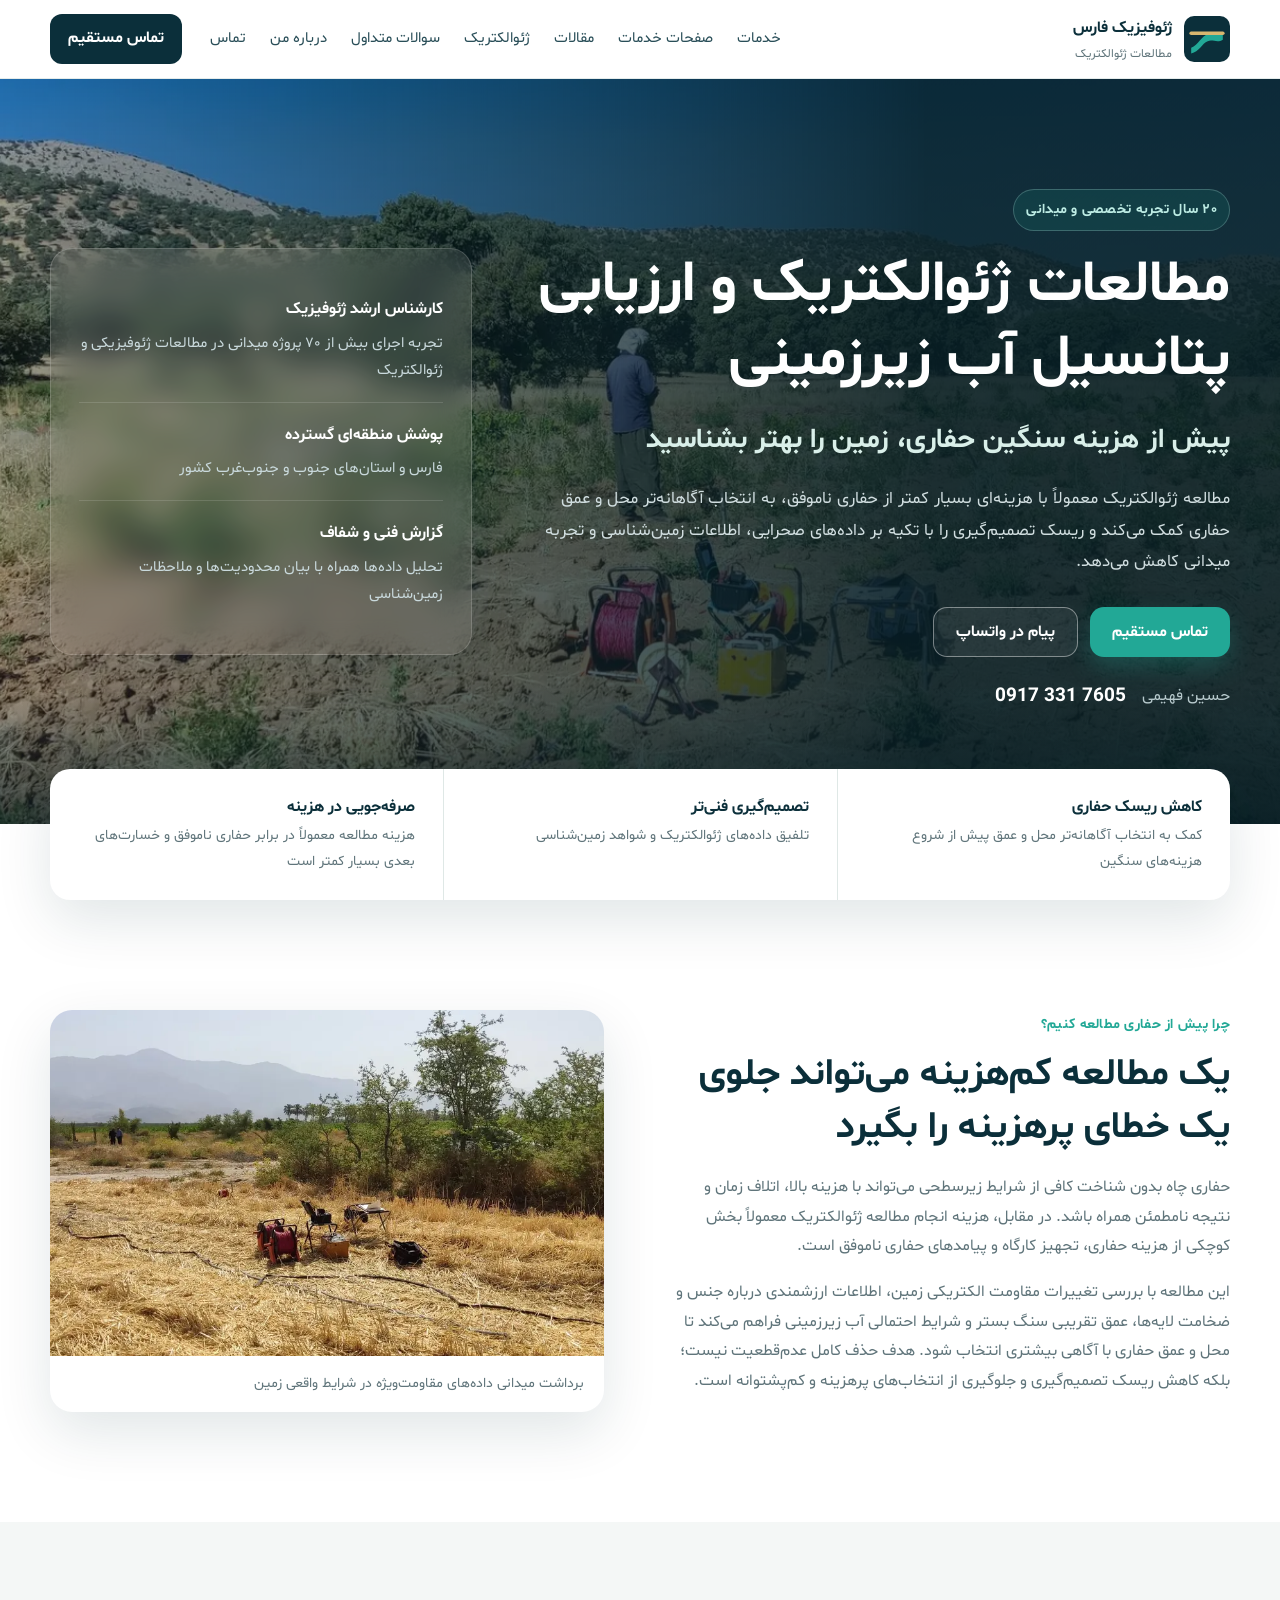
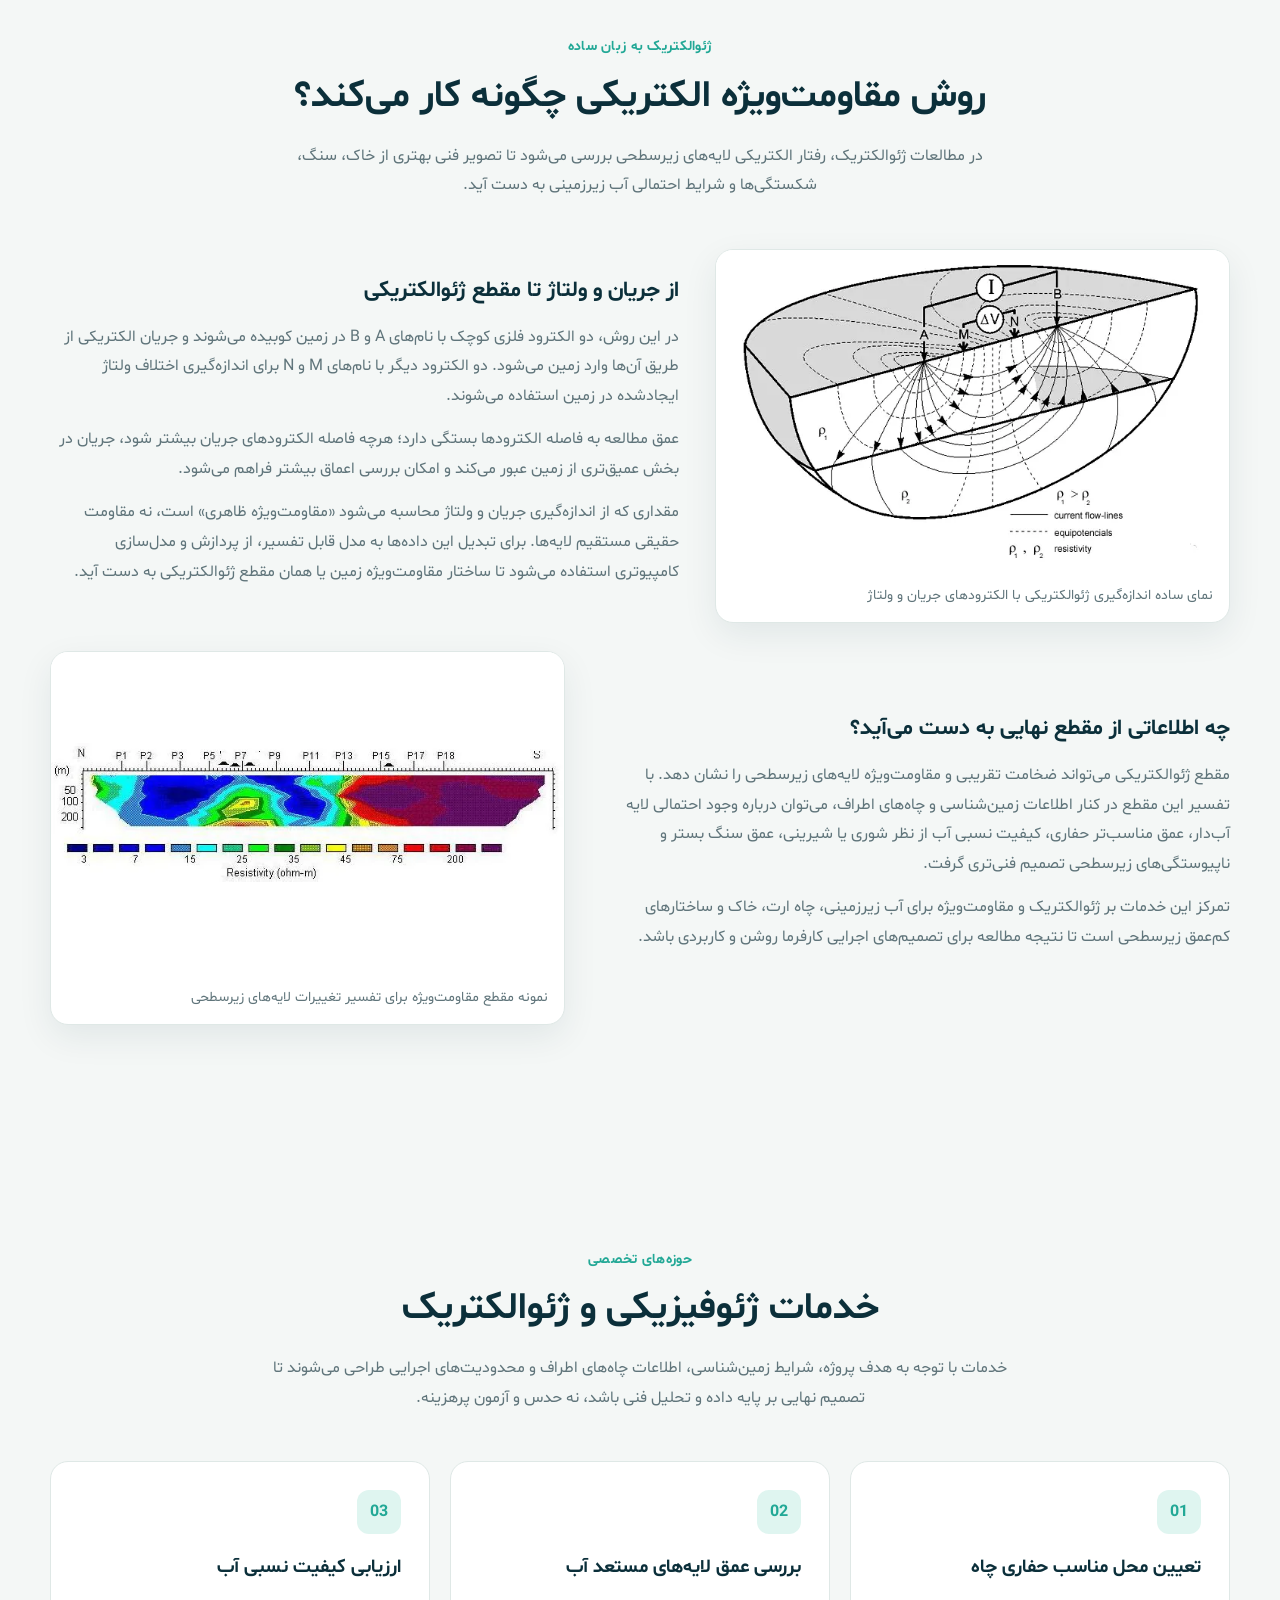
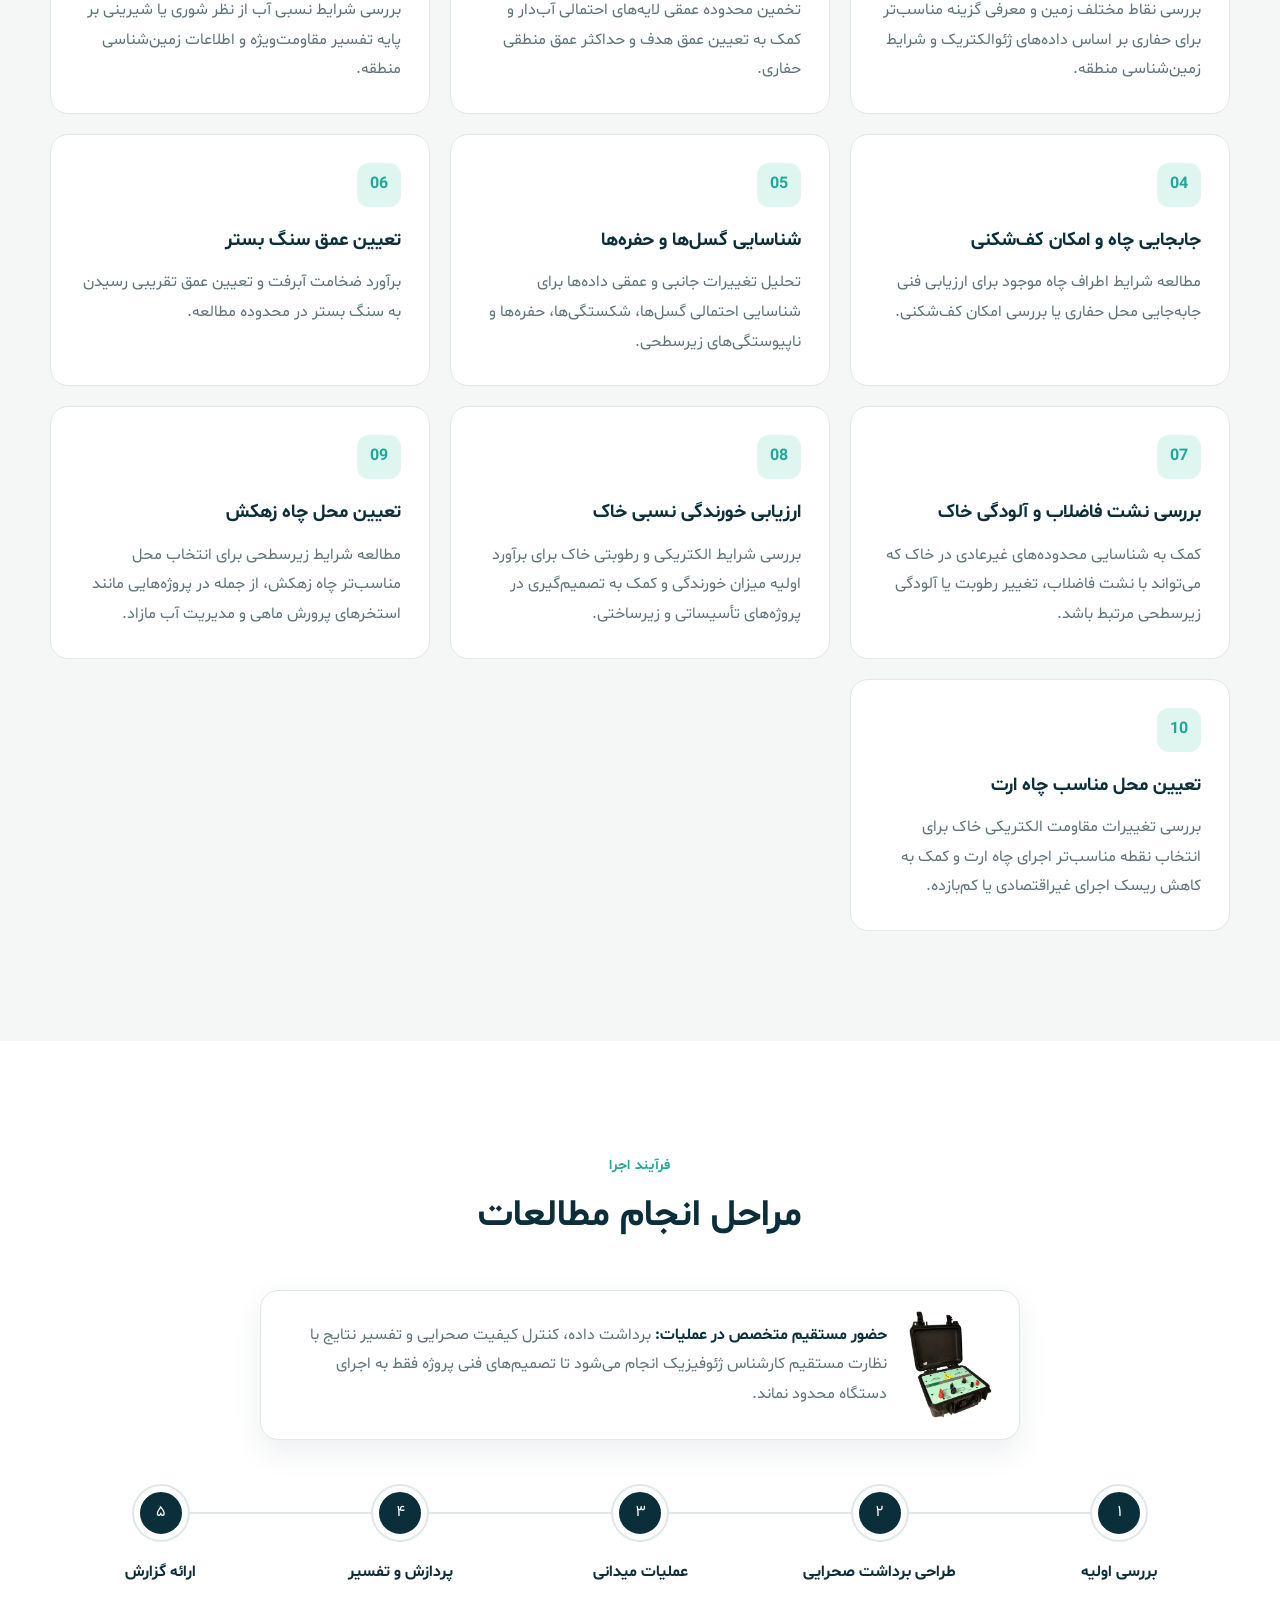
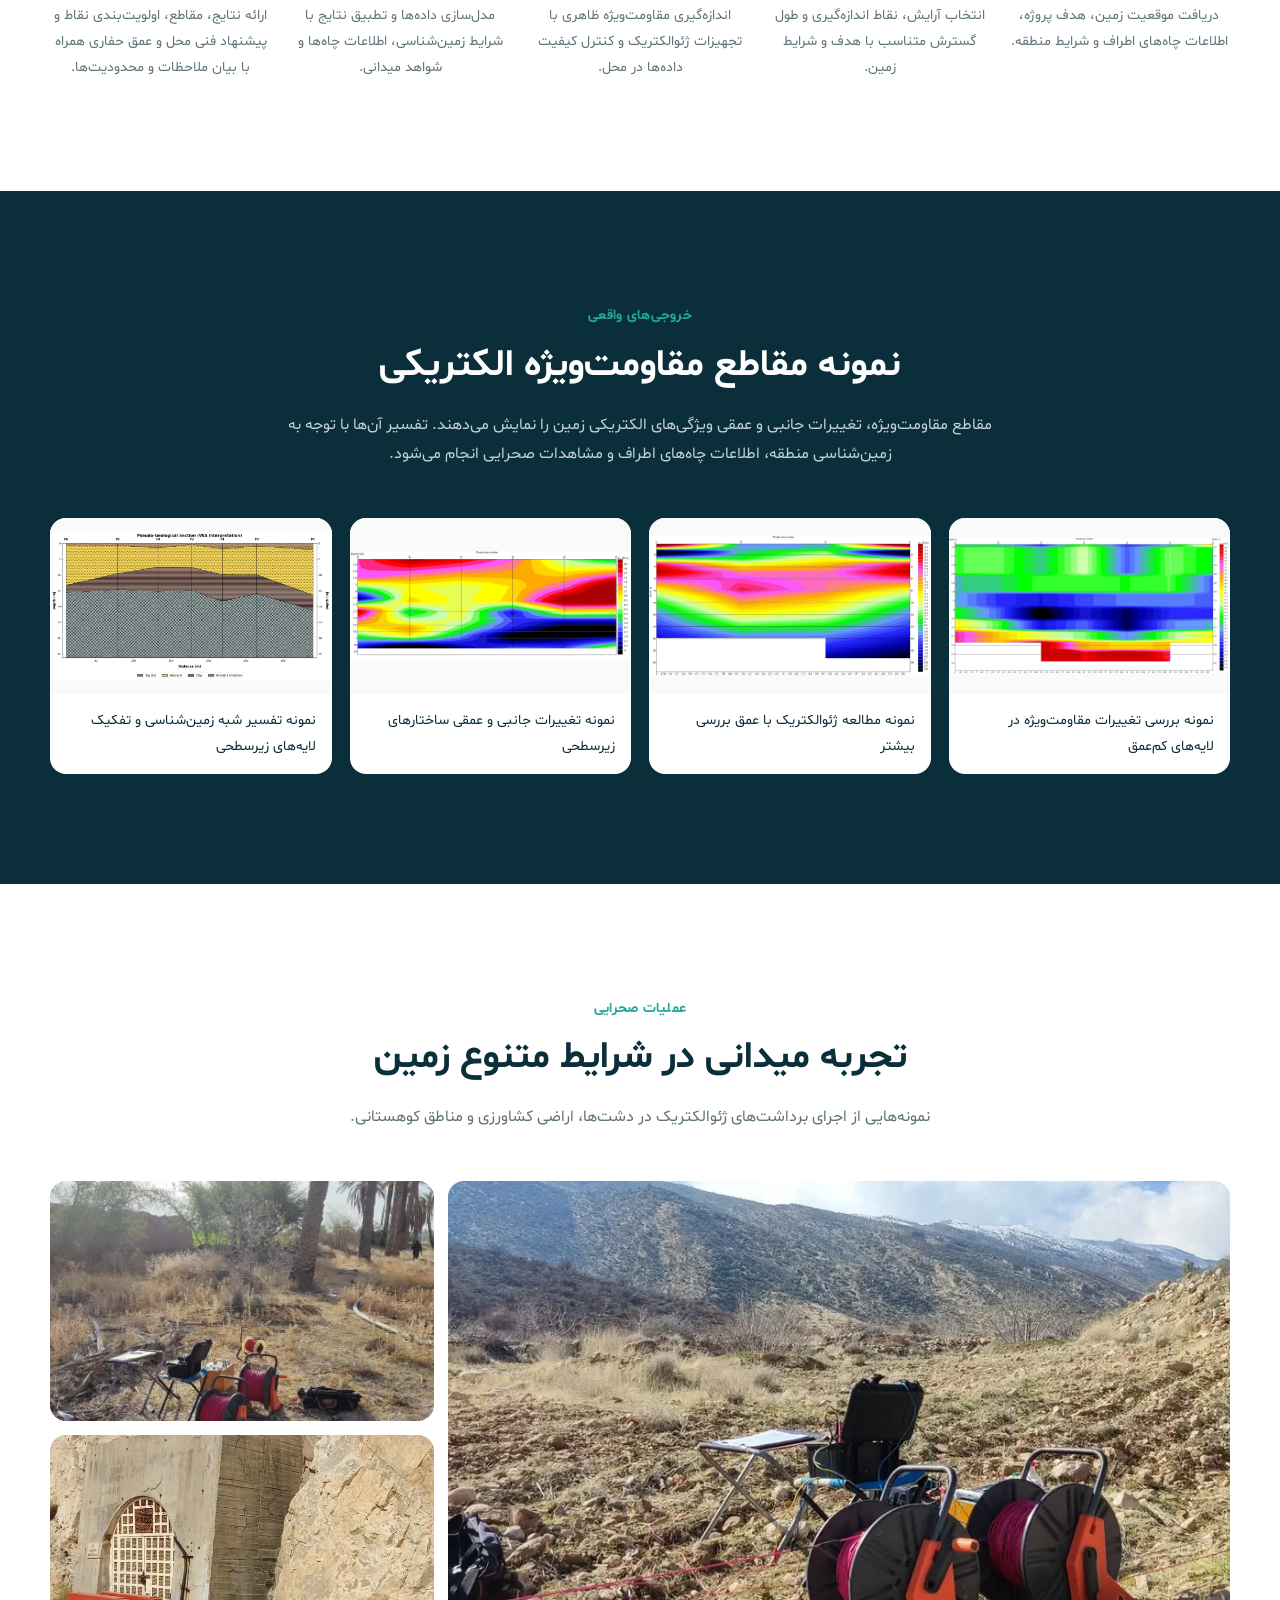
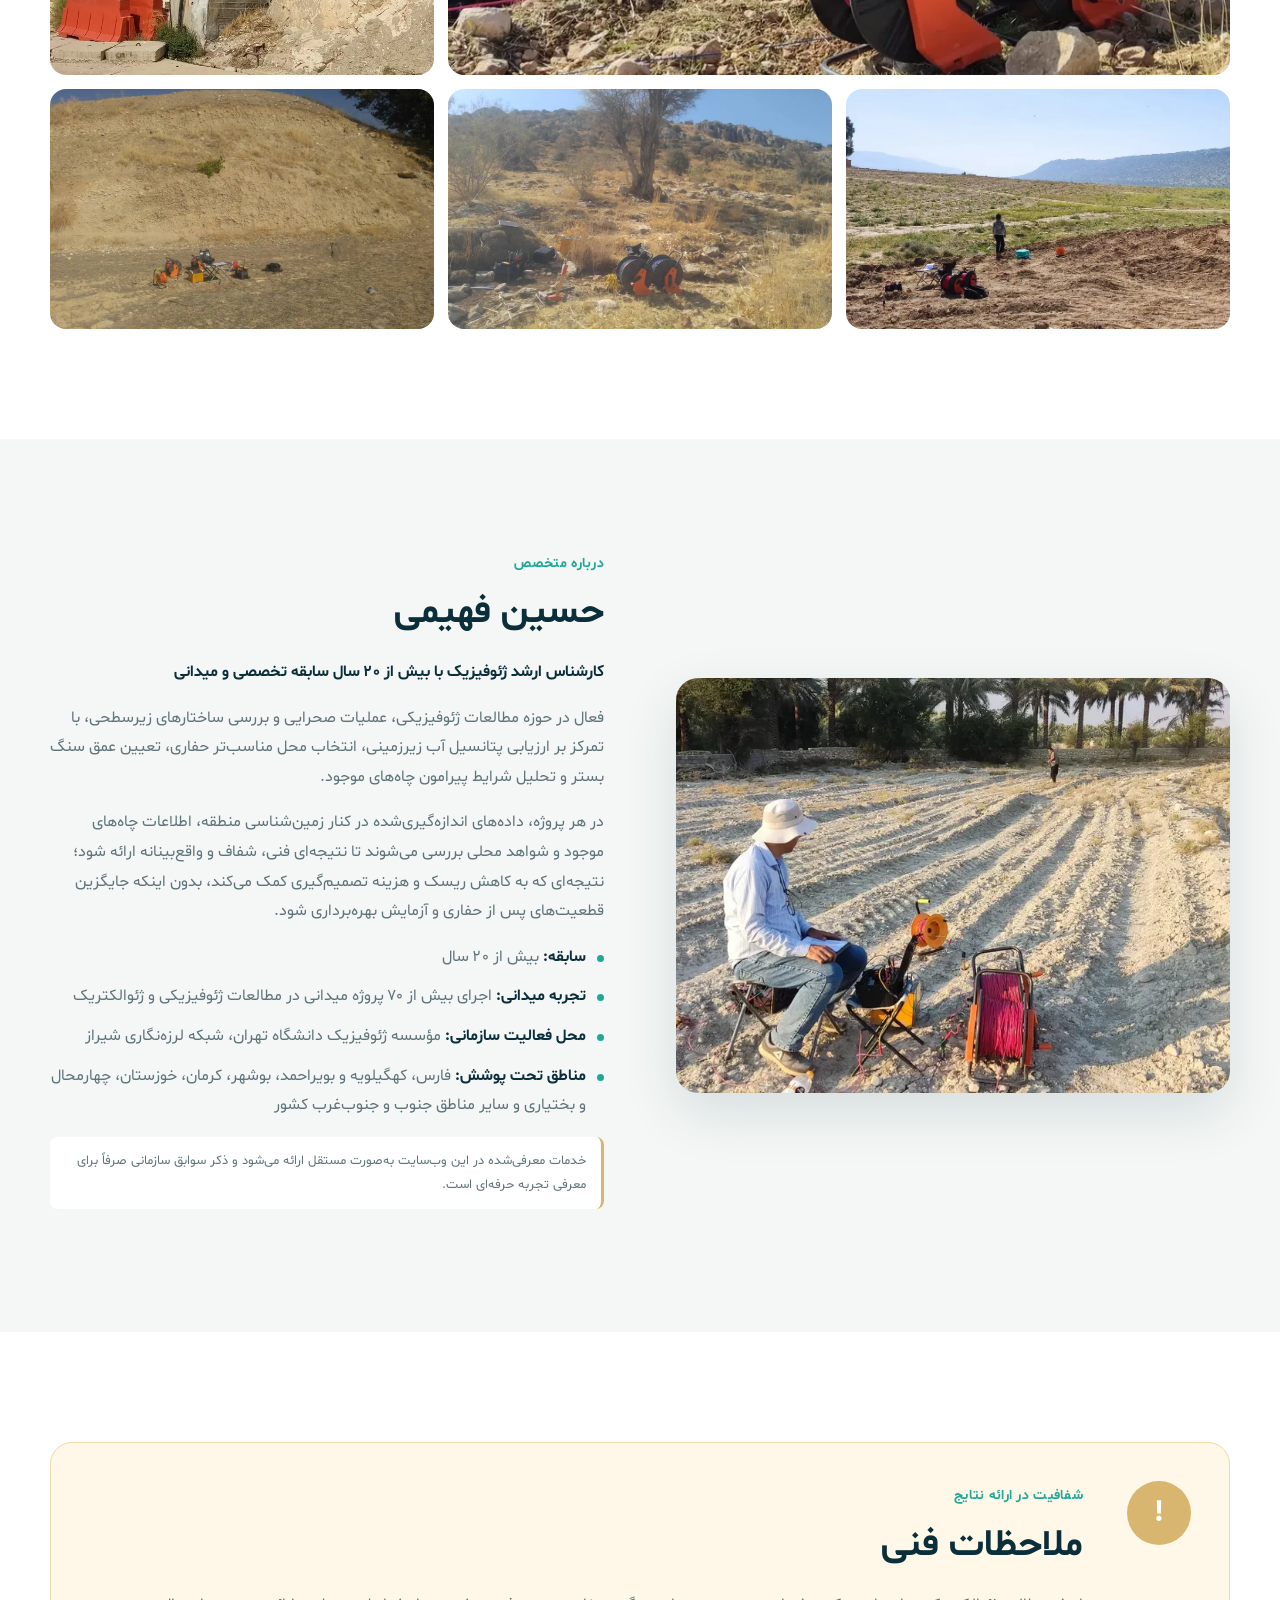
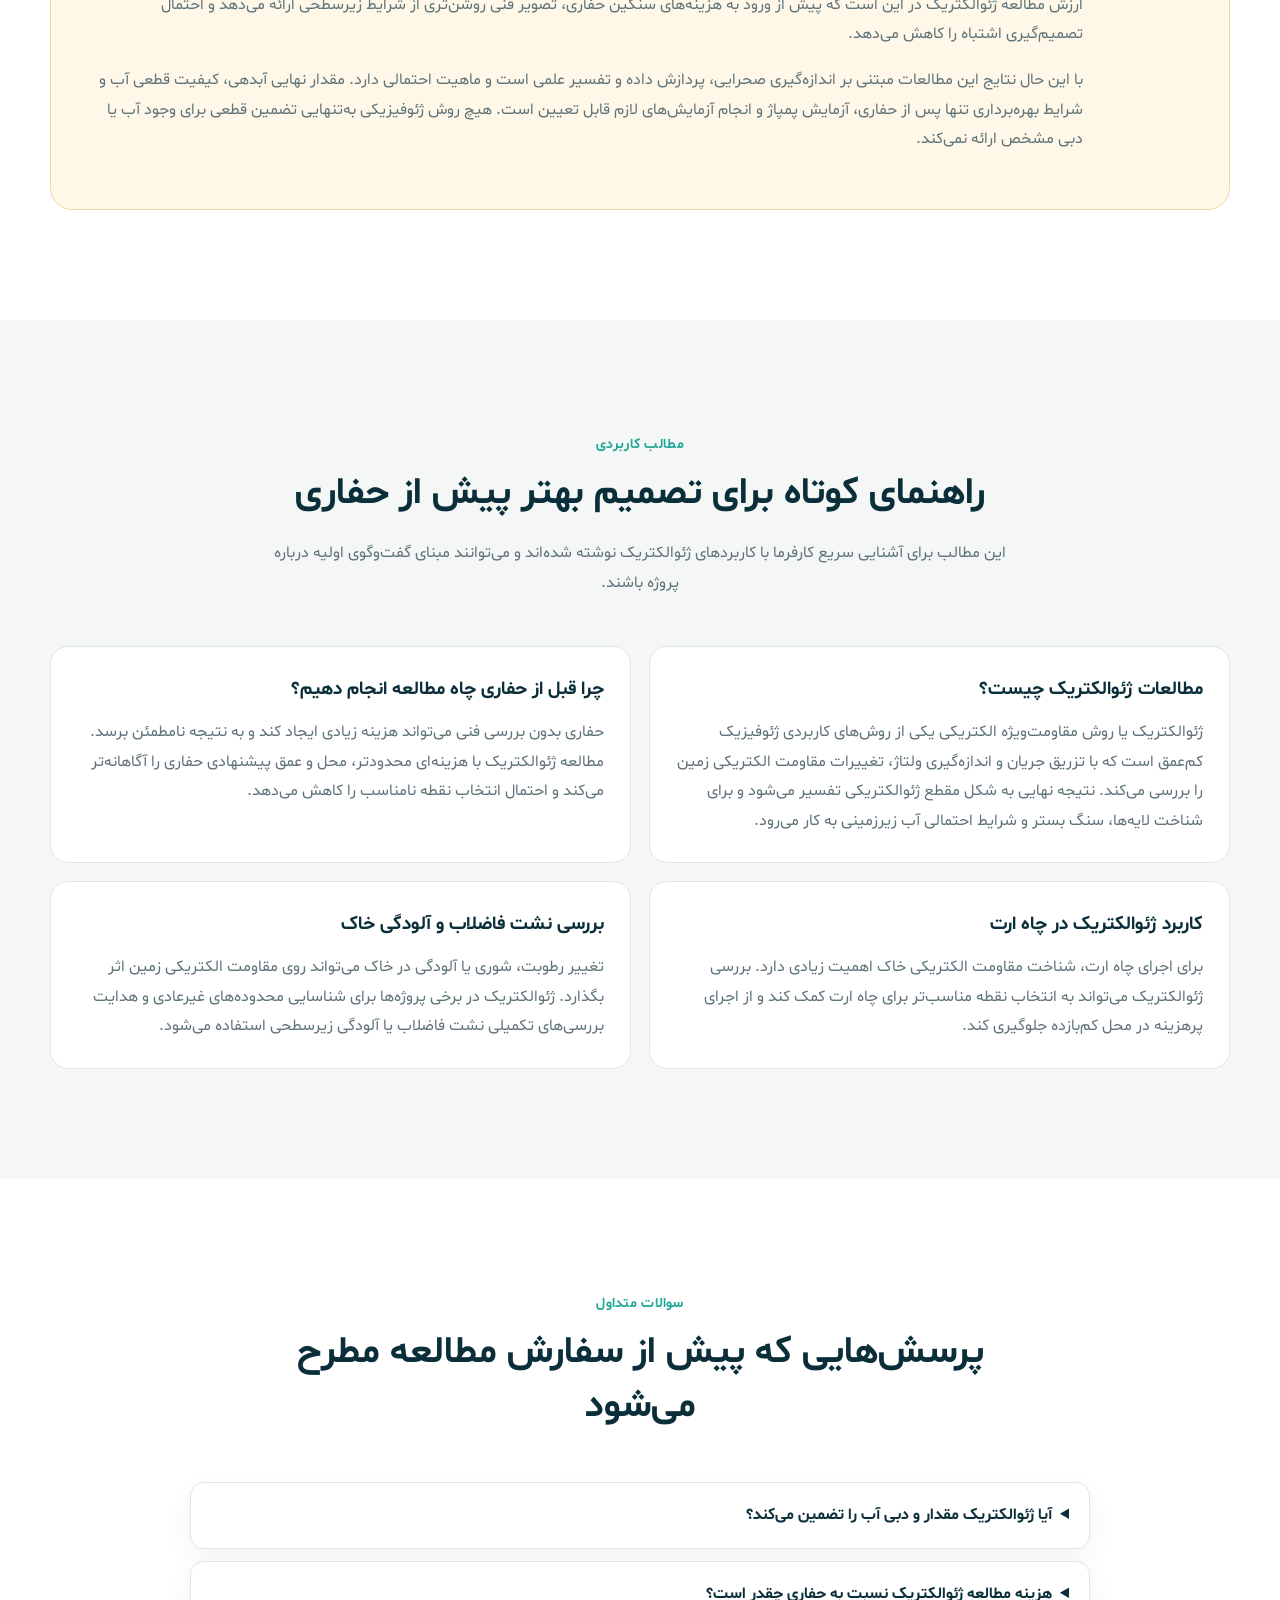
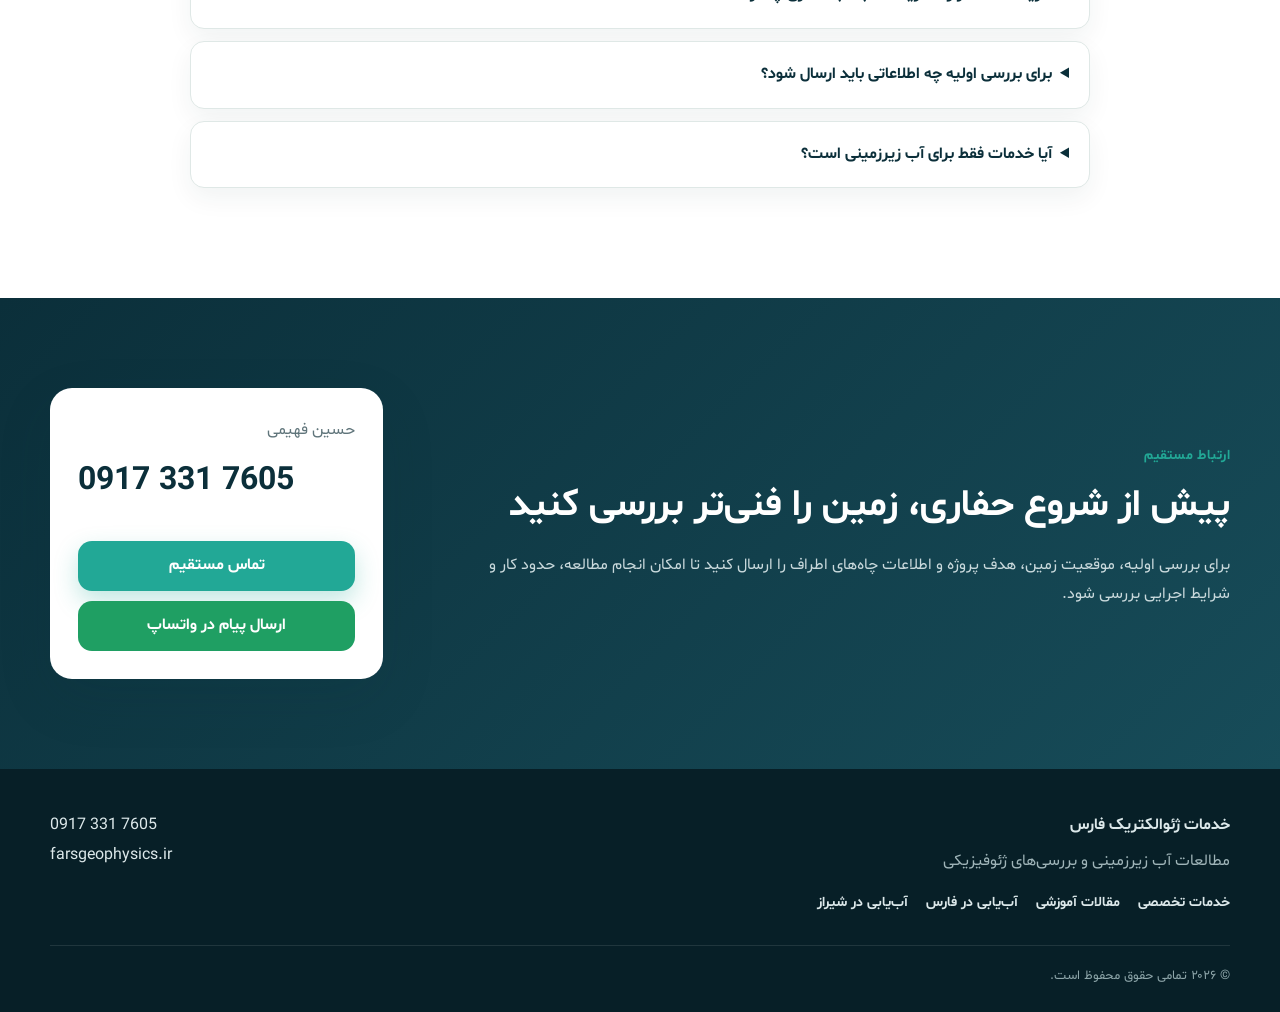
==== commit 6efa0fe2: "Added some pages" ====
--- a/index.html
+++ b/index.html
@@ -90,7 +90,7 @@
       </a>
       <button class="menu-toggle" type="button" aria-expanded="false" aria-controls="main-nav"><span></span><span></span><span></span><b>منو</b></button>
       <nav id="main-nav" class="main-nav" aria-label="منوی اصلی">
-        <a href="#services">خدمات</a><a href="#learn">ژئوالکتریک</a><a href="#faq">سوالات متداول</a><a href="#about">درباره من</a><a href="#contact">تماس</a>
+        <a href="#services">خدمات</a><a href="/services/">صفحات خدمات</a><a href="/articles/">مقالات</a><a href="#learn">ژئوالکتریک</a><a href="#faq">سوالات متداول</a><a href="#about">درباره من</a><a href="#contact">تماس</a>
       </nav>
       <a class="header-call" href="tel:+989173317605">تماس مستقیم</a>
     </div>
@@ -275,7 +275,7 @@
     </section>
   </main>
 
-  <footer class="site-footer"><div class="container footer-grid"><div><strong>خدمات ژئوالکتریک فارس</strong><p>مطالعات آب زیرزمینی و بررسی‌های ژئوفیزیکی</p></div><div><a href="tel:+989173317605" dir="ltr">0917 331 7605</a><span>farsgeophysics.ir</span></div></div><div class="container copyright">© <span id="year"></span> تمامی حقوق محفوظ است.</div></footer>
+  <footer class="site-footer"><div class="container footer-grid"><div><strong>خدمات ژئوالکتریک فارس</strong><p>مطالعات آب زیرزمینی و بررسی‌های ژئوفیزیکی</p><nav class="footer-links" aria-label="دسترسی به صفحات سایت"><a href="/services/">خدمات تخصصی</a><a href="/articles/">مقالات آموزشی</a><a href="/water-exploration/fars/">آب‌یابی در فارس</a><a href="/water-exploration/shiraz/">آب‌یابی در شیراز</a></nav></div><div><a href="tel:+989173317605" dir="ltr">0917 331 7605</a><span>farsgeophysics.ir</span></div></div><div class="container copyright">© <span id="year"></span> تمامی حقوق محفوظ است.</div></footer>
   <div class="mobile-actions" aria-label="راه‌های تماس سریع"><a href="tel:+989173317605">تماس مستقیم</a><a href="https://wa.me/989173317605" target="_blank" rel="noopener">واتساپ</a></div>
   <dialog class="lightbox" id="lightbox"><button class="lightbox-close" type="button" aria-label="بستن">×</button><img src="" alt=""></dialog>
   <script src="script.js"></script>
--- a/styles.css
+++ b/styles.css
@@ -12,3 +12,5 @@
 @media(max-width:980px){.main-nav{position:absolute;top:78px;right:16px;left:16px;background:#fff;box-shadow:var(--shadow);border-radius:16px;padding:14px;display:none;flex-direction:column;align-items:stretch}.main-nav.open{display:flex}.main-nav a{padding:10px}.menu-toggle{display:block}.header-call{display:none}.hero{min-height:auto}.hero-inner{grid-template-columns:1fr;padding-block:90px 130px}.hero-card{display:none}.trust-grid{grid-template-columns:1fr}.trust-grid div{border-left:0;border-bottom:1px solid var(--line)}.split,.about-grid,.contact-grid,.learn-grid,.learn-grid-alt{grid-template-columns:1fr}.learn-grid-alt .learn-figure{order:0}.service-grid{grid-template-columns:repeat(2,1fr)}.timeline{grid-template-columns:1fr 1fr}.timeline::before{display:none}.result-grid{grid-template-columns:1fr}.article-grid{grid-template-columns:1fr}}
 @media(max-width:650px){:root{--container:min(100% - 24px,1180px)}body{padding-bottom:64px}.brand small{display:none}.nav-wrap{height:68px}.main-nav{top:68px}.hero-bg{background:linear-gradient(180deg,rgba(6,29,36,.35),rgba(6,29,36,.95) 70%),url("assets/hero-mobile.webp") center/cover no-repeat}.hero-inner{padding-block:85px 100px}.hero h1{font-size:2.25rem}.hero-actions{display:grid}.btn{width:100%}.hero-contact{justify-content:space-between}.trust-strip{margin-top:-35px}.trust-grid div{padding:18px}.section{padding:78px 0}.split,.about-grid{gap:34px}.service-grid{grid-template-columns:1fr}.field-presence{align-items:flex-start;gap:14px;padding:18px}.device-thumb{width:62px;max-height:78px}.timeline{grid-template-columns:1fr}.timeline li{display:grid;grid-template-columns:58px 1fr;text-align:right;gap:14px}.timeline li>span{margin:0}.gallery-grid{grid-template-columns:1fr 1fr}.gallery-grid button{min-height:auto}.gallery-main{grid-column:1/3;grid-row:auto}.caution-card{grid-template-columns:1fr;padding:26px}.footer-grid{display:grid}.footer-grid div:last-child{text-align:right}.mobile-actions{display:grid;grid-template-columns:1fr 1fr;position:fixed;z-index:80;right:0;left:0;bottom:0;background:#fff;box-shadow:0 -8px 24px rgba(0,0,0,.12)}.mobile-actions a{padding:15px;text-align:center;font-weight:900}.mobile-actions a:first-child{background:var(--teal);color:#fff}.mobile-actions a:last-child{background:#1f9f63;color:#fff}}
 @media(prefers-reduced-motion:reduce){html{scroll-behavior:auto}.reveal{opacity:1;transform:none;transition:none}}
+
+.footer-links{display:flex;flex-wrap:wrap;gap:10px 18px;margin-top:14px}.footer-links a{color:#dce8ea;font-weight:700;font-size:.9rem}.footer-links a:hover{color:#fff;text-decoration:underline}
